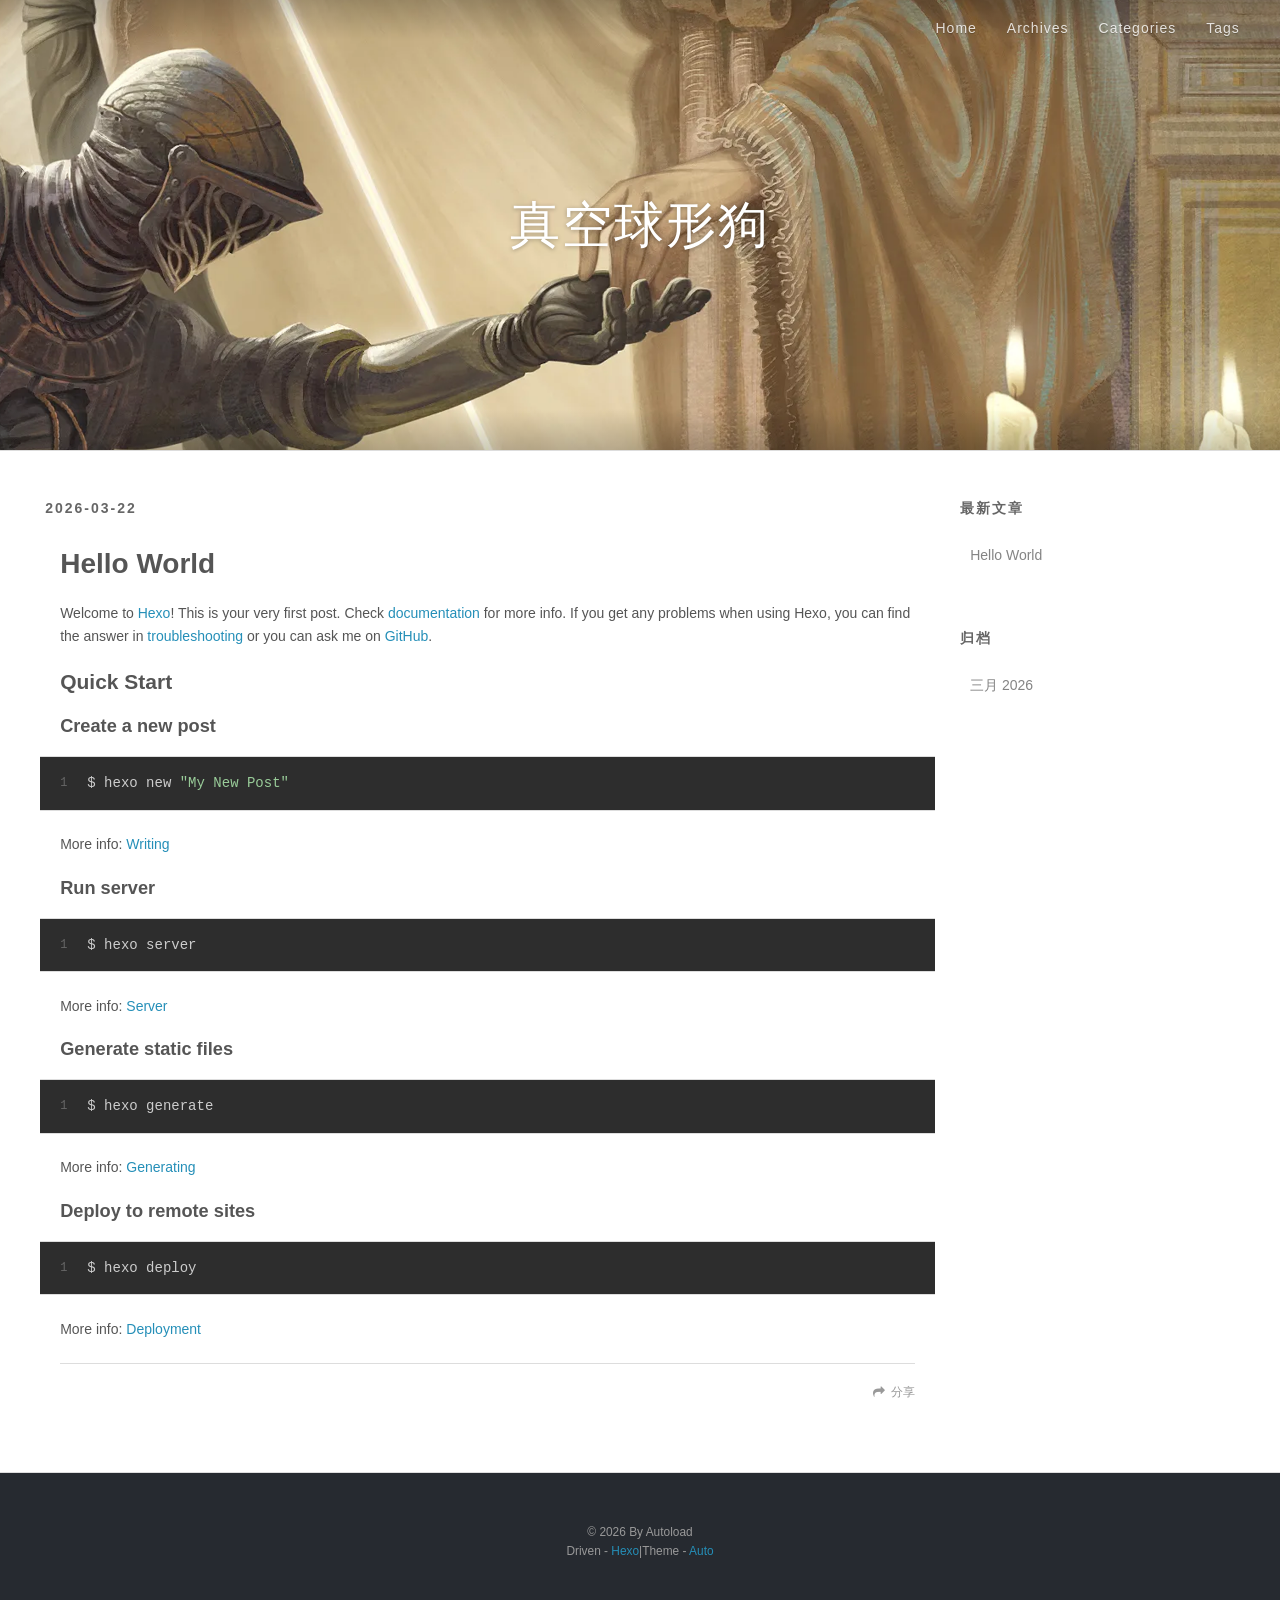
==== index.html @ f60e9d93 "Site updated: 2026-03-22 16:34:22" ====
<!DOCTYPE html>
<html>
<head>
  <meta charset="utf-8">
  
  <title>真空球形狗</title>
  <meta name="viewport" content="width=device-width, initial-scale=1, shrink-to-fit=no">
  
    <link rel="shortcut icon" href="/favicon.png">
  
  
<link rel="stylesheet" href="/css/style.css">

<meta name="generator" content="Hexo 8.1.1"></head>

<body>
  <div id="container">
    <div id="wrap">
      <header id="header">
  <div id="banner"></div>
  <div id="header-outer" class="outer">
    <div id="header-title" class="inner">
      <h1 id="logo-wrap">
        <a href="/" id="logo">真空球形狗</a>
      </h1>
      
    </div>
    <div id="header-inner" class="inner">
      <nav id="main-nav">
        <a id="main-nav-toggle" class="nav-icon"></a>
        
          <a class="main-nav-link" href="/">Home</a>
        
          <a class="main-nav-link" href="/archives">Archives</a>
        
          <a class="main-nav-link" href="/categories">Categories</a>
        
          <a class="main-nav-link" href="/tags">Tags</a>
        
      </nav>
    </div>
  </div>
</header>

      <div class="outer">
        <section id="main">
  
    <article id="post-hello-world" class="h-entry article article-type-post" itemprop="blogPost" itemscope itemtype="https://schema.org/BlogPosting">
  <div class="article-meta">
    <a href="/2026/03/22/hello-world/" class="article-date">
  <time class="dt-published" datetime="2026-03-22T05:47:43.983Z" itemprop="datePublished">2026-03-22</time>
</a>
    
  </div>
  <div class="article-inner">
    
    
      <header class="article-header">
        
  
    <h1 itemprop="name">
      <a class="p-name article-title" href="/2026/03/22/hello-world/">Hello World</a>
    </h1>
  

      </header>
    
    <div class="e-content article-entry" itemprop="articleBody">
      
        <p>Welcome to <a target="_blank" rel="noopener" href="https://hexo.io/">Hexo</a>! This is your very first post. Check <a target="_blank" rel="noopener" href="https://hexo.io/docs/">documentation</a> for more info. If you get any problems when using Hexo, you can find the answer in <a target="_blank" rel="noopener" href="https://hexo.io/docs/troubleshooting.html">troubleshooting</a> or you can ask me on <a target="_blank" rel="noopener" href="https://github.com/hexojs/hexo/issues">GitHub</a>.</p>
<h2 id="Quick-Start"><a href="#Quick-Start" class="headerlink" title="Quick Start"></a>Quick Start</h2><h3 id="Create-a-new-post"><a href="#Create-a-new-post" class="headerlink" title="Create a new post"></a>Create a new post</h3><figure class="highlight bash"><table><tr><td class="gutter"><pre><span class="line">1</span><br></pre></td><td class="code"><pre><span class="line">$ hexo new <span class="string">&quot;My New Post&quot;</span></span><br></pre></td></tr></table></figure>

<p>More info: <a target="_blank" rel="noopener" href="https://hexo.io/docs/writing.html">Writing</a></p>
<h3 id="Run-server"><a href="#Run-server" class="headerlink" title="Run server"></a>Run server</h3><figure class="highlight bash"><table><tr><td class="gutter"><pre><span class="line">1</span><br></pre></td><td class="code"><pre><span class="line">$ hexo server</span><br></pre></td></tr></table></figure>

<p>More info: <a target="_blank" rel="noopener" href="https://hexo.io/docs/server.html">Server</a></p>
<h3 id="Generate-static-files"><a href="#Generate-static-files" class="headerlink" title="Generate static files"></a>Generate static files</h3><figure class="highlight bash"><table><tr><td class="gutter"><pre><span class="line">1</span><br></pre></td><td class="code"><pre><span class="line">$ hexo generate</span><br></pre></td></tr></table></figure>

<p>More info: <a target="_blank" rel="noopener" href="https://hexo.io/docs/generating.html">Generating</a></p>
<h3 id="Deploy-to-remote-sites"><a href="#Deploy-to-remote-sites" class="headerlink" title="Deploy to remote sites"></a>Deploy to remote sites</h3><figure class="highlight bash"><table><tr><td class="gutter"><pre><span class="line">1</span><br></pre></td><td class="code"><pre><span class="line">$ hexo deploy</span><br></pre></td></tr></table></figure>

<p>More info: <a target="_blank" rel="noopener" href="https://hexo.io/docs/one-command-deployment.html">Deployment</a></p>

      
    </div>
    <footer class="article-footer">
      <a data-url="http://example.com/2026/03/22/hello-world/" data-id="cuid12mHnyL8K3Px9-X9pwJ8y" data-title="Hello World" class="article-share-link">分享</a>
      
      
      
    </footer>
  </div>
  
</article>



  

</section>
        <aside id="sidebar">
  
    

  
    
  <div class="widget-wrap">
    <h3 class="widget-title">最新文章</h3>
    <div class="widget">
      <ul>
        
          <li>
            <a href="/2026/03/22/hello-world/">Hello World</a>
          </li>
        
      </ul>
    </div>
  </div>

  
    

  
    
  <div class="widget-wrap">
    <h3 class="widget-title">归档</h3>
    <div class="widget">
      <ul class="archive-list"><li class="archive-list-item"><a class="archive-list-link" href="/archives/2026/03/">三月 2026</a></li></ul>
    </div>
  </div>

  
</aside>
      </div>
      <footer id="footer">
  
  <div class="outer">
    <div id="footer-info" class="inner">
      &copy; 2026 By Autoload<br>
      Driven - <a href="https://hexo.io/" target="_blank">Hexo</a>|Theme - <a href="https://github.com/autoload/hexo-theme-auto" target="_blank">Auto</a>
    </div>
  </div>
</footer>
    </div>
    <nav id="mobile-nav">
  
    <a href="/" class="mobile-nav-link">Home</a>
  
    <a href="/archives" class="mobile-nav-link">Archives</a>
  
    <a href="/categories" class="mobile-nav-link">Categories</a>
  
    <a href="/tags" class="mobile-nav-link">Tags</a>
  
</nav>
    


<script src="/js/jquery-3.4.1.min.js"></script>


<script src="/js/script.js"></script>




  </div>
</body>
</html>
---- css/style.css ----
body {
  width: 100%;
}
body:before,
body:after {
  content: "";
  display: table;
}
body:after {
  clear: both;
}
html,
body,
div,
span,
applet,
object,
iframe,
h1,
h2,
h3,
h4,
h5,
h6,
p,
blockquote,
pre,
a,
abbr,
acronym,
address,
big,
cite,
code,
del,
dfn,
em,
img,
ins,
kbd,
q,
s,
samp,
small,
strike,
strong,
sub,
sup,
tt,
var,
dl,
dt,
dd,
ol,
ul,
li,
fieldset,
form,
label,
legend,
table,
caption,
tbody,
tfoot,
thead,
tr,
th,
td {
  margin: 0;
  padding: 0;
  border: 0;
  outline: 0;
  font-weight: inherit;
  font-style: inherit;
  font-family: inherit;
  font-size: 100%;
  vertical-align: baseline;
}
body {
  line-height: 1;
  color: #000;
  background: #fff;
}
ol,
ul {
  list-style: none;
}
table {
  border-collapse: separate;
  border-spacing: 0;
  vertical-align: middle;
}
caption,
th,
td {
  text-align: left;
  font-weight: normal;
  vertical-align: middle;
}
a img {
  border: none;
}
input,
button {
  margin: 0;
  padding: 0;
}
input::-moz-focus-inner,
button::-moz-focus-inner {
  border: 0;
  padding: 0;
}
@font-face {
  font-family: FontAwesome;
  font-style: normal;
  font-weight: normal;
  src: url("fonts/fontawesome-webfont.eot?v=4.7.0");
  src: url("fonts/fontawesome-webfont.eot?#iefix&v=4.7.0") format("embedded-opentype"), url("fonts/fontawesome-webfont.woff2?v=4.7.0") format("woff2"), url("fonts/fontawesome-webfont.woff?v=4.7.0") format("woff"), url("fonts/fontawesome-webfont.ttf?v=4.7.0") format("truetype"), url("fonts/fontawesome-webfont.svg?v=4.7.0#fontawesomeregular") format("svg");
}
html,
body,
#container {
  height: 100%;
}
body {
  background: #fff;
  font: 14px -apple-system, BlinkMacSystemFont, "Segoe UI", "Roboto", "Oxygen", "Ubuntu", "Cantarell", "Fira Sans", "Droid Sans", "Helvetica Neue", sans-serif;
  -webkit-text-size-adjust: 100%;
}
.outer {
  max-width: 1220px;
  margin: 0 auto;
  padding: 0 20px;
}
.outer:before,
.outer:after {
  content: "";
  display: table;
}
.outer:after {
  clear: both;
}
.inner {
  display: inline;
  float: left;
  width: 98.33333333333333%;
  margin: 0 0.833333333333333%;
}
.left,
.alignleft {
  float: left;
}
.right,
.alignright {
  float: right;
}
.clear {
  clear: both;
}
#container {
  position: relative;
}
.mobile-nav-on {
  overflow: hidden;
}
#wrap {
  height: 100%;
  width: 100%;
  position: absolute;
  top: 0;
  left: 0;
  -webkit-transition: 0.2s ease-out;
  -moz-transition: 0.2s ease-out;
  -ms-transition: 0.2s ease-out;
  transition: 0.2s ease-out;
  z-index: 1;
  background: #fff;
}
.mobile-nav-on #wrap {
  left: -140px;
}
@media screen and (min-width: 768px) {
  #main {
    display: inline;
    float: left;
    width: 73.33333333333333%;
    margin: 0 0.833333333333333%;
  }
}
.article-date,
.article-category-link,
.archive-year,
.widget-title {
  text-decoration: none;
  text-transform: uppercase;
  letter-spacing: 2px;
  color: #666;
  margin-bottom: 1em;
  margin-left: 5px;
  line-height: 1em;
  text-shadow: 0 1px #fff;
  font-weight: bold;
}
.article-inner,
.archive-article-inner {
  background: #fff;
}
.article-entry h1,
.widget h1 {
  font-size: 2em;
}
.article-entry h2,
.widget h2 {
  font-size: 1.5em;
}
.article-entry h3,
.widget h3 {
  font-size: 1.3em;
}
.article-entry h4,
.widget h4 {
  font-size: 1.2em;
}
.article-entry h5,
.widget h5 {
  font-size: 1em;
}
.article-entry h6,
.widget h6 {
  font-size: 1em;
  color: #999;
}
.article-entry hr,
.widget hr {
  border: 1px dashed #ddd;
}
.article-entry strong,
.widget strong {
  font-weight: bold;
}
.article-entry em,
.widget em,
.article-entry cite,
.widget cite {
  font-style: italic;
}
.article-entry sup,
.widget sup,
.article-entry sub,
.widget sub {
  font-size: 0.75em;
  line-height: 0;
  position: relative;
  vertical-align: baseline;
}
.article-entry sup,
.widget sup {
  top: -0.5em;
}
.article-entry sub,
.widget sub {
  bottom: -0.2em;
}
.article-entry small,
.widget small {
  font-size: 0.85em;
}
.article-entry acronym,
.widget acronym,
.article-entry abbr,
.widget abbr {
  border-bottom: 1px dotted;
}
.article-entry ul,
.widget ul,
.article-entry ol,
.widget ol,
.article-entry dl,
.widget dl {
  margin: 0 20px;
  line-height: 1.6em;
}
.article-entry ul ul,
.widget ul ul,
.article-entry ol ul,
.widget ol ul,
.article-entry ul ol,
.widget ul ol,
.article-entry ol ol,
.widget ol ol {
  margin-top: 0;
  margin-bottom: 0;
}
.article-entry ul,
.widget ul {
  list-style: disc;
}
.article-entry ol,
.widget ol {
  list-style: decimal;
}
.article-entry dt,
.widget dt {
  font-weight: bold;
}
#header {
  height: 450px;
  position: relative;
  border-bottom: 1px solid #ddd;
}
#header:before,
#header:after {
  content: "";
  position: absolute;
  left: 0;
  right: 0;
  height: 40px;
}
#header:before {
  top: 0;
  background: -webkit-linear-gradient(rgba(0,0,0,0.2), transparent);
  background: -moz-linear-gradient(rgba(0,0,0,0.2), transparent);
  background: -ms-linear-gradient(rgba(0,0,0,0.2), transparent);
  background: linear-gradient(rgba(0,0,0,0.2), transparent);
}
#header:after {
  bottom: 0;
  background: -webkit-linear-gradient(transparent, rgba(0,0,0,0.2));
  background: -moz-linear-gradient(transparent, rgba(0,0,0,0.2));
  background: -ms-linear-gradient(transparent, rgba(0,0,0,0.2));
  background: linear-gradient(transparent, rgba(0,0,0,0.2));
}
#header-outer {
  height: 100%;
  position: relative;
}
#header-inner {
  position: relative;
  overflow: hidden;
}
#banner {
  position: absolute;
  top: 0;
  left: 0;
  width: 100%;
  height: 100%;
  background: url("images/banner_loredan.png") center #000;
  background-size: cover;
  z-index: -1;
}
#header-title {
  text-align: center;
  height: 50px;
  position: absolute;
  top: 50%;
  left: 0;
  margin-top: -25px;
}
#logo,
#subtitle {
  text-decoration: none;
  color: #fff;
  font-weight: 300;
  text-shadow: 0 1px 4px rgba(0,0,0,0.3);
}
#logo {
  font-size: 50px;
  line-height: 50px;
  letter-spacing: 2px;
}
#subtitle {
  font-size: 16px;
  line-height: 16px;
  letter-spacing: 1px;
}
#subtitle-wrap {
  margin-top: 16px;
}
#main-nav {
  float: right;
  margin-right: -15px;
}
.nav-icon,
.main-nav-link {
  float: left;
  color: #fff;
  opacity: 0.8;
  text-decoration: none;
  text-shadow: 0 1px rgba(0,0,0,0.2);
  -webkit-transition: opacity 0.2s;
  -moz-transition: opacity 0.2s;
  -ms-transition: opacity 0.2s;
  transition: opacity 0.2s;
  display: block;
  padding: 20px 15px;
}
.nav-icon:hover,
.main-nav-link:hover {
  opacity: 1;
}
.nav-icon {
  font-family: FontAwesome;
  text-align: center;
  font-size: 14px;
  width: 14px;
  height: 14px;
  padding: 20px 15px;
  position: relative;
  cursor: pointer;
}
.main-nav-link {
  font-weight: 300;
  letter-spacing: 1px;
}
@media screen and (max-width: 479px) {
  .main-nav-link {
    display: none;
  }
}
#main-nav-toggle {
  display: none;
}
#main-nav-toggle:before {
  content: "\f0c9";
}
@media screen and (max-width: 479px) {
  #main-nav-toggle {
    display: block;
  }
}
#sub-nav {
  float: right;
  margin-right: -15px;
}
#nav-rss-link:before {
  content: "\f09e";
}
#nav-search-btn:before {
  content: "\f002";
}
#search-form-wrap {
  position: absolute;
  top: 15px;
  width: 150px;
  height: 30px;
  right: -150px;
  opacity: 0;
  -webkit-transition: 0.2s ease-out;
  -moz-transition: 0.2s ease-out;
  -ms-transition: 0.2s ease-out;
  transition: 0.2s ease-out;
}
#search-form-wrap.on {
  opacity: 1;
  right: 0;
}
@media screen and (max-width: 479px) {
  #search-form-wrap {
    width: 100%;
    right: -100%;
  }
}
.search-form {
  position: absolute;
  top: 0;
  left: 0;
  right: 0;
  background: #fff;
  padding: 5px 15px;
  border-radius: 15px;
  -webkit-box-shadow: 0 0 10px rgba(0,0,0,0.3);
  box-shadow: 0 0 10px rgba(0,0,0,0.3);
}
.search-form-input {
  border: none;
  background: none;
  color: #555;
  width: 100%;
  font: 13px -apple-system, BlinkMacSystemFont, "Segoe UI", "Roboto", "Oxygen", "Ubuntu", "Cantarell", "Fira Sans", "Droid Sans", "Helvetica Neue", sans-serif;
  outline: none;
}
.search-form-input::-webkit-search-results-decoration,
.search-form-input::-webkit-search-cancel-button {
  -webkit-appearance: none;
}
.search-form-submit {
  position: absolute;
  top: 50%;
  right: 10px;
  margin-top: -7px;
  font: 13px FontAwesome;
  border: none;
  background: none;
  color: #bbb;
  cursor: pointer;
}
.search-form-submit:hover,
.search-form-submit:focus {
  color: #777;
}
.article {
  margin: 50px 0;
}
.article-inner {
  overflow: hidden;
}
.article-meta:before,
.article-meta:after {
  content: "";
  display: table;
}
.article-meta:after {
  clear: both;
}
.article-date {
  float: left;
}
.article-category {
  float: left;
  line-height: 1em;
  color: #ccc;
  text-shadow: 0 1px #fff;
  margin-left: 8px;
}
.article-category:before {
  content: "\2022";
}
.article-category-link {
  margin: 0 12px 1em;
}
.article-header {
  padding: 20px 20px 0;
}
.article-title {
  text-decoration: none;
  font-size: 2em;
  font-weight: bold;
  color: #555;
  line-height: 1.1em;
  -webkit-transition: color 0.2s;
  -moz-transition: color 0.2s;
  -ms-transition: color 0.2s;
  transition: color 0.2s;
}
a.article-title:hover {
  color: #258fb8;
}
.article-entry {
  color: #555;
  padding: 0 20px;
}
.article-entry:before,
.article-entry:after {
  content: "";
  display: table;
}
.article-entry:after {
  clear: both;
}
.article-entry p,
.article-entry table {
  line-height: 1.6em;
  margin: 1.6em 0;
}
.article-entry h1,
.article-entry h2,
.article-entry h3,
.article-entry h4,
.article-entry h5,
.article-entry h6 {
  font-weight: bold;
}
.article-entry h1,
.article-entry h2,
.article-entry h3,
.article-entry h4,
.article-entry h5,
.article-entry h6 {
  line-height: 1.1em;
  margin: 1.1em 0;
}
.article-entry a {
  color: #258fb8;
  text-decoration: none;
}
.article-entry a:hover {
  text-decoration: underline;
}
.article-entry ul,
.article-entry ol,
.article-entry dl {
  margin-top: 1.6em;
  margin-bottom: 1.6em;
}
.article-entry video {
  max-width: 100%;
  height: auto;
  display: block;
  margin: auto;
}
.article-entry iframe {
  border: none;
}
.article-entry table {
  width: 100%;
  border-collapse: collapse;
  border-spacing: 0;
}
.article-entry th {
  font-weight: bold;
  border-bottom: 3px solid #ddd;
  padding-bottom: 0.5em;
}
.article-entry td {
  border-bottom: 1px solid #ddd;
  padding: 10px 0;
}
.article-entry blockquote {
  font-family: Georgia, "Times New Roman", serif;
  font-size: 1.4em;
  margin: 1.6em 20px;
  text-align: center;
}
.article-entry blockquote footer {
  font-size: 14px;
  margin: 1.6em 0;
  font-family: -apple-system, BlinkMacSystemFont, "Segoe UI", "Roboto", "Oxygen", "Ubuntu", "Cantarell", "Fira Sans", "Droid Sans", "Helvetica Neue", sans-serif;
}
.article-entry blockquote footer cite:before {
  content: "—";
  padding: 0 0.5em;
}
.article-entry .pullquote {
  text-align: left;
  width: 45%;
  margin: 0;
}
.article-entry .pullquote.left {
  margin-left: 0.5em;
  margin-right: 1em;
}
.article-entry .pullquote.right {
  margin-right: 0.5em;
  margin-left: 1em;
}
.article-entry .caption {
  color: #999;
  display: block;
  font-size: 0.9em;
  margin-top: 0.5em;
  position: relative;
  text-align: center;
}
.article-entry .video-container {
  position: relative;
  padding-top: 56.25%;
  height: 0;
  overflow: hidden;
}
.article-entry .video-container iframe,
.article-entry .video-container object,
.article-entry .video-container embed {
  position: absolute;
  top: 0;
  left: 0;
  width: 100%;
  height: 100%;
  margin-top: 0;
}
.article-more-link a {
  display: inline-block;
  line-height: 1em;
  padding: 6px 15px;
  border-radius: 15px;
  background: #fff;
  color: #999;
  text-shadow: 0 1px #fff;
  text-decoration: none;
}
.article-more-link a:hover {
  background: #258fb8;
  color: #fff;
  text-decoration: none;
  text-shadow: 0 1px #1e7293;
}
.article-footer {
  font-size: 0.85em;
  line-height: 1.6em;
  border-top: 1px solid #ddd;
  padding-top: 1.6em;
  margin: 0 20px 20px;
}
.article-footer:before,
.article-footer:after {
  content: "";
  display: table;
}
.article-footer:after {
  clear: both;
}
.article-footer a {
  color: #999;
  text-decoration: none;
}
.article-footer a:hover {
  color: #555;
}
.article-tag-list-item {
  float: left;
  margin-right: 10px;
}
.article-tag-list-link:before {
  content: "#";
}
.article-comment-link {
  float: right;
}
.article-comment-link:before {
  content: "\f075";
  font-family: FontAwesome;
  padding-right: 8px;
}
.article-share-link {
  cursor: pointer;
  float: right;
  margin-left: 20px;
}
.article-share-link:before {
  content: "\f064";
  font-family: FontAwesome;
  padding-right: 6px;
}
#article-nav {
  position: relative;
}
#article-nav:before,
#article-nav:after {
  content: "";
  display: table;
}
#article-nav:after {
  clear: both;
}
@media screen and (min-width: 768px) {
  #article-nav {
    margin: 50px 0;
  }
  #article-nav:before {
    width: 8px;
    height: 8px;
    position: absolute;
    top: 50%;
    left: 50%;
    margin-top: -4px;
    margin-left: -4px;
    content: "";
    border-radius: 50%;
    background: #ddd;
    -webkit-box-shadow: 0 1px 2px #fff;
    box-shadow: 0 1px 2px #fff;
  }
}
.article-nav-link-wrap {
  text-decoration: none;
  text-shadow: 0 1px #fff;
  color: #999;
  -webkit-box-sizing: border-box;
  -moz-box-sizing: border-box;
  box-sizing: border-box;
  margin-top: 50px;
  text-align: center;
  display: block;
}
.article-nav-link-wrap:hover {
  color: #555;
}
@media screen and (min-width: 768px) {
  .article-nav-link-wrap {
    width: 50%;
    margin-top: 0;
  }
}
@media screen and (min-width: 768px) {
  #article-nav-newer {
    float: left;
    text-align: right;
    padding-right: 20px;
  }
}
@media screen and (min-width: 768px) {
  #article-nav-older {
    float: right;
    text-align: left;
    padding-left: 20px;
  }
}
.article-nav-caption {
  text-transform: uppercase;
  letter-spacing: 2px;
  color: #ddd;
  line-height: 1em;
  font-weight: bold;
}
#article-nav-newer .article-nav-caption {
  margin-right: -2px;
}
.article-nav-title {
  font-size: 0.85em;
  line-height: 1.6em;
  margin-top: 0.5em;
}
.article-share-box {
  position: absolute;
  display: none;
  background: #fff;
  -webkit-box-shadow: 1px 2px 10px rgba(0,0,0,0.2);
  box-shadow: 1px 2px 10px rgba(0,0,0,0.2);
  border-radius: 3px;
  margin-left: -145px;
  overflow: hidden;
  z-index: 1;
}
.article-share-box.on {
  display: block;
}
.article-share-input {
  width: 100%;
  background: none;
  -webkit-box-sizing: border-box;
  -moz-box-sizing: border-box;
  box-sizing: border-box;
  font: 14px -apple-system, BlinkMacSystemFont, "Segoe UI", "Roboto", "Oxygen", "Ubuntu", "Cantarell", "Fira Sans", "Droid Sans", "Helvetica Neue", sans-serif;
  padding: 0 15px;
  color: #555;
  outline: none;
  border: 1px solid #ddd;
  border-radius: 3px 3px 0 0;
  height: 36px;
  line-height: 36px;
}
.article-share-links {
  background: #fff;
}
.article-share-links:before,
.article-share-links:after {
  content: "";
  display: table;
}
.article-share-links:after {
  clear: both;
}
.article-share-twitter,
.article-share-facebook,
.article-share-pinterest,
.article-share-linkedin {
  width: 50px;
  height: 36px;
  display: block;
  float: left;
  position: relative;
  color: #999;
  text-shadow: 0 1px #fff;
}
.article-share-twitter:before,
.article-share-facebook:before,
.article-share-pinterest:before,
.article-share-linkedin:before {
  font-size: 20px;
  font-family: FontAwesome;
  width: 20px;
  height: 20px;
  position: absolute;
  top: 50%;
  left: 50%;
  margin-top: -10px;
  margin-left: -10px;
  text-align: center;
}
.article-share-twitter:hover,
.article-share-facebook:hover,
.article-share-pinterest:hover,
.article-share-linkedin:hover {
  color: #fff;
}
.article-share-twitter:before {
  content: "\f099";
}
.article-share-twitter:hover {
  background: #00aced;
  text-shadow: 0 1px #008abe;
}
.article-share-facebook:before {
  content: "\f09a";
}
.article-share-facebook:hover {
  background: #3b5998;
  text-shadow: 0 1px #2f477a;
}
.article-share-pinterest:before {
  content: "\f0d2";
}
.article-share-pinterest:hover {
  background: #cb2027;
  text-shadow: 0 1px #a21a1f;
}
.article-share-linkedin:before {
  content: "\f0e1";
}
.article-share-linkedin:hover {
  background: #0077b5;
  text-shadow: 0 1px #005f91;
}
.article-gallery {
  background: #000;
  position: relative;
}
.article-gallery-photos {
  position: relative;
  overflow: hidden;
}
.article-gallery-img {
  display: none;
  max-width: 100%;
}
.article-gallery-img:first-child {
  display: block;
}
.article-gallery-img.loaded {
  position: absolute;
  display: block;
}
.article-gallery-img img {
  display: block;
  max-width: 100%;
  margin: 0 auto;
}
#comments {
  background: #fff;
  -webkit-box-shadow: 1px 2px 3px #ddd;
  box-shadow: 1px 2px 3px #ddd;
  padding: 20px;
  border: 1px solid #ddd;
  border-radius: 3px;
  margin: 50px 0;
}
#comments a {
  color: #258fb8;
}
.archives-wrap {
  margin: 50px 0;
}
.archives:before,
.archives:after {
  content: "";
  display: table;
}
.archives:after {
  clear: both;
}
.archive-year-wrap {
  margin-bottom: 1em;
}
.archives {
  -webkit-column-gap: 10px;
  -moz-column-gap: 10px;
  column-gap: 10px;
}
@media screen and (min-width: 480px) and (max-width: 767px) {
  .archives {
    -webkit-column-count: 2;
    -moz-column-count: 2;
    column-count: 2;
  }
}
@media screen and (min-width: 768px) {
  .archives {
    -webkit-column-count: 3;
    -moz-column-count: 3;
    column-count: 3;
  }
}
.archive-article {
  -webkit-column-break-inside: avoid;
  page-break-inside: avoid;
  overflow: hidden;
  break-inside: avoid-column;
}
.archive-article-inner {
  padding: 10px;
  margin-bottom: 15px;
}
.archive-article-title {
  text-decoration: none;
  font-weight: bold;
  color: #555;
  -webkit-transition: color 0.2s;
  -moz-transition: color 0.2s;
  -ms-transition: color 0.2s;
  transition: color 0.2s;
  line-height: 1.6em;
}
.archive-article-title:hover {
  color: #258fb8;
}
.archive-article-footer {
  margin-top: 1em;
}
.archive-article-date {
  color: #999;
  text-decoration: none;
  font-size: 0.85em;
  line-height: 1em;
  margin-bottom: 0.5em;
  display: block;
}
#page-nav {
  margin: 50px auto;
  background: #fff;
  -webkit-box-shadow: 1px 2px 3px #ddd;
  box-shadow: 1px 2px 3px #ddd;
  border: 1px solid #ddd;
  border-radius: 3px;
  text-align: center;
  color: #999;
  overflow: hidden;
}
#page-nav:before,
#page-nav:after {
  content: "";
  display: table;
}
#page-nav:after {
  clear: both;
}
#page-nav a,
#page-nav span {
  padding: 10px 20px;
  line-height: 1;
  height: 2ex;
}
#page-nav a {
  color: #999;
  text-decoration: none;
}
#page-nav a:hover {
  background: #999;
  color: #fff;
}
#page-nav .prev {
  float: left;
}
#page-nav .next {
  float: right;
}
#page-nav .page-number {
  display: inline-block;
}
@media screen and (max-width: 479px) {
  #page-nav .page-number {
    display: none;
  }
}
#page-nav .current {
  color: #555;
  font-weight: bold;
}
#page-nav .space {
  color: #ddd;
}
#footer {
  background: #262a30;
  padding: 50px 0;
  border-top: 1px solid #ddd;
  color: #999;
}
#footer a {
  color: #258fb8;
  text-decoration: none;
}
#footer a:hover {
  text-decoration: underline;
}
#footer-info {
  line-height: 1.6em;
  font-size: 0.85em;
  text-align: center;
}
.article-entry pre,
.article-entry .highlight {
  background: #2d2d2d;
  margin: 0 -20px;
  padding: 15px 20px;
  border-style: solid;
  border-color: #ddd;
  border-width: 1px 0;
  overflow: auto;
  color: #ccc;
  line-height: 22.400000000000002px;
}
.article-entry .highlight .gutter pre,
.article-entry .gist .gist-file .gist-data .line-numbers {
  color: #666;
  font-size: 0.85em;
}
.article-entry pre,
.article-entry code {
  font-family: "Source Code Pro", Consolas, Monaco, Menlo, Consolas, monospace;
}
.article-entry code {
  background: #fff;
  text-shadow: 0 1px #fff;
  padding: 0 0.3em;
}
.article-entry pre code {
  background: none;
  text-shadow: none;
  padding: 0;
}
.article-entry .highlight pre {
  border: none;
  margin: 0;
  padding: 0;
}
.article-entry .highlight table {
  margin: 0;
  width: auto;
}
.article-entry .highlight td {
  border: none;
  padding: 0;
}
.article-entry .highlight figcaption {
  font-size: 0.85em;
  color: #999;
  line-height: 1em;
  margin-bottom: 1em;
}
.article-entry .highlight figcaption:before,
.article-entry .highlight figcaption:after {
  content: "";
  display: table;
}
.article-entry .highlight figcaption:after {
  clear: both;
}
.article-entry .highlight figcaption a {
  float: right;
}
.article-entry .highlight .gutter pre {
  text-align: right;
  padding-right: 20px;
}
.article-entry .highlight .line {
  height: 22.400000000000002px;
}
.article-entry .highlight .line.marked {
  background: #515151;
}
.article-entry .gist {
  margin: 0 -20px;
  border-style: solid;
  border-color: #ddd;
  border-width: 1px 0;
  background: #2d2d2d;
  padding: 15px 20px 15px 0;
}
.article-entry .gist .gist-file {
  border: none;
  font-family: "Source Code Pro", Consolas, Monaco, Menlo, Consolas, monospace;
  margin: 0;
}
.article-entry .gist .gist-file .gist-data {
  background: none;
  border: none;
}
.article-entry .gist .gist-file .gist-data .line-numbers {
  background: none;
  border: none;
  padding: 0 20px 0 0;
}
.article-entry .gist .gist-file .gist-data .line-data {
  padding: 0 !important;
}
.article-entry .gist .gist-file .highlight {
  margin: 0;
  padding: 0;
  border: none;
}
.article-entry .gist .gist-file .gist-meta {
  background: #2d2d2d;
  color: #999;
  font: 0.85em -apple-system, BlinkMacSystemFont, "Segoe UI", "Roboto", "Oxygen", "Ubuntu", "Cantarell", "Fira Sans", "Droid Sans", "Helvetica Neue", sans-serif;
  text-shadow: 0 0;
  padding: 0;
  margin-top: 1em;
  margin-left: 20px;
}
.article-entry .gist .gist-file .gist-meta a {
  color: #258fb8;
  font-weight: normal;
}
.article-entry .gist .gist-file .gist-meta a:hover {
  text-decoration: underline;
}
pre .comment,
pre .title {
  color: #999;
}
pre .variable,
pre .attribute,
pre .tag,
pre .regexp,
pre .ruby .constant,
pre .xml .tag .title,
pre .xml .pi,
pre .xml .doctype,
pre .html .doctype,
pre .css .id,
pre .css .class,
pre .css .pseudo {
  color: #f2777a;
}
pre .number,
pre .preprocessor,
pre .built_in,
pre .literal,
pre .params,
pre .constant {
  color: #f99157;
}
pre .class,
pre .ruby .class .title,
pre .css .rules .attribute {
  color: #9c9;
}
pre .string,
pre .value,
pre .inheritance,
pre .header,
pre .ruby .symbol,
pre .xml .cdata {
  color: #9c9;
}
pre .css .hexcolor {
  color: #6cc;
}
pre .function,
pre .python .decorator,
pre .python .title,
pre .ruby .function .title,
pre .ruby .title .keyword,
pre .perl .sub,
pre .javascript .title,
pre .coffeescript .title {
  color: #69c;
}
pre .keyword,
pre .javascript .function {
  color: #c9c;
}
@media screen and (max-width: 479px) {
  #mobile-nav {
    float: right;
    top: 0;
    left: 0;
    width: 140px;
    height: 100%;
    background: #191919;
    border-right: 1px solid #fff;
    text-align: left;
  }
}
@media screen and (max-width: 479px) {
  .mobile-nav-link {
    display: block;
    color: #999;
    text-decoration: none;
    padding: 15px 20px;
    font-weight: bold;
  }
  .mobile-nav-link:hover {
    color: #fff;
  }
}
.page-type-title {
  font-weight: bold;
  text-transform: uppercase;
  letter-spacing: 2px;
  color: #555;
  margin-bottom: 20px;
}
.page-type-content {
  overflow: auto;
  zoom: 1;
}
.category-list-link {
  text-decoration: none;
  color: #555;
  -webkit-transition: color 0.2s;
  -moz-transition: color 0.2s;
  -ms-transition: color 0.2s;
  transition: color 0.2s;
  line-height: 1.6em;
}
.category-list-link:hover {
  color: #258fb8;
}
.tag-list {
  overflow: auto;
  zoom: 1;
}
.tag-list-link {
  text-decoration: none;
  color: #555;
  -webkit-transition: color 0.2s;
  -moz-transition: color 0.2s;
  -ms-transition: color 0.2s;
  transition: color 0.2s;
  line-height: 1.6em;
  float: left;
  padding: 1px 10px;
  border: 1px solid #666;
  margin-right: 10px;
  margin-bottom: 5px;
  border-radius: 20px;
}
.tag-list-link:hover {
  color: #258fb8;
}
@media screen and (min-width: 768px) {
  #sidebar {
    display: inline;
    float: left;
    width: 23.333333333333332%;
    margin: 0 0.833333333333333%;
  }
}
.widget-wrap {
  margin: 50px 0 0 0;
}
.widget {
  color: #777;
  padding: 15px;
}
.widget a {
  color: #666;
  opacity: 0.8;
  -webkit-transition: opacity 0.2s;
  -moz-transition: opacity 0.2s;
  -ms-transition: opacity 0.2s;
  transition: opacity 0.2s;
  display: block;
  text-decoration: none;
}
.widget a:hover {
  opacity: 1;
}
.widget ul ul,
.widget ol ul,
.widget dl ul,
.widget ul ol,
.widget ol ol,
.widget dl ol,
.widget ul dl,
.widget ol dl,
.widget dl dl {
  margin-left: 15px;
  list-style: disc;
}
.widget {
  line-height: 1.6em;
  word-wrap: break-word;
  font-size: 1em;
}
.widget ul,
.widget ol {
  list-style: none;
  margin: 0;
}
.widget ul ul,
.widget ol ul,
.widget ul ol,
.widget ol ol {
  margin: 0 20px;
}
.widget ul ul,
.widget ol ul {
  list-style: disc;
}
.widget ul ol,
.widget ol ol {
  list-style: decimal;
}
.category-list-count,
.tag-list-count,
.archive-list-count {
  padding-left: 5px;
  color: #999;
  font-size: 0.85em;
}
.category-list-count:before,
.tag-list-count:before,
.archive-list-count:before {
  content: "(";
}
.category-list-count:after,
.tag-list-count:after,
.archive-list-count:after {
  content: ")";
}
.tagcloud a {
  margin-right: 5px;
  display: inline-block;
}
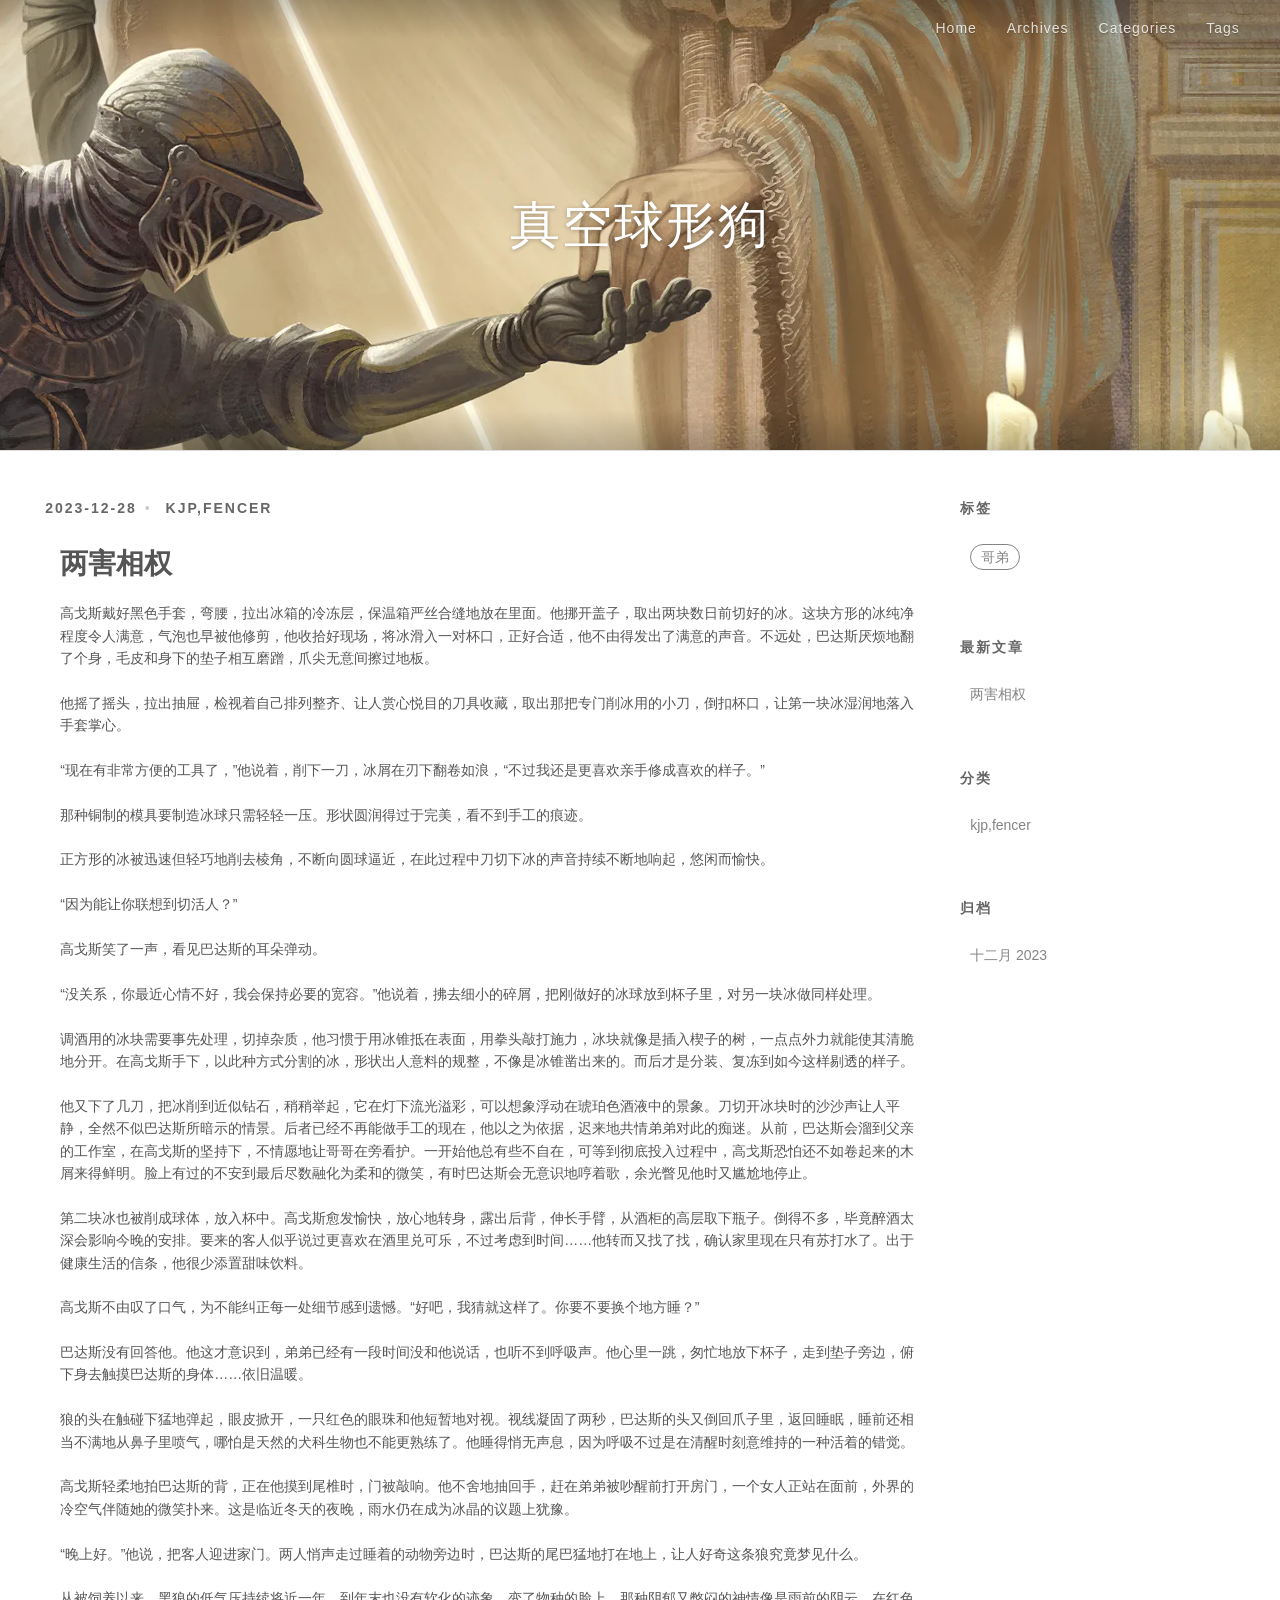
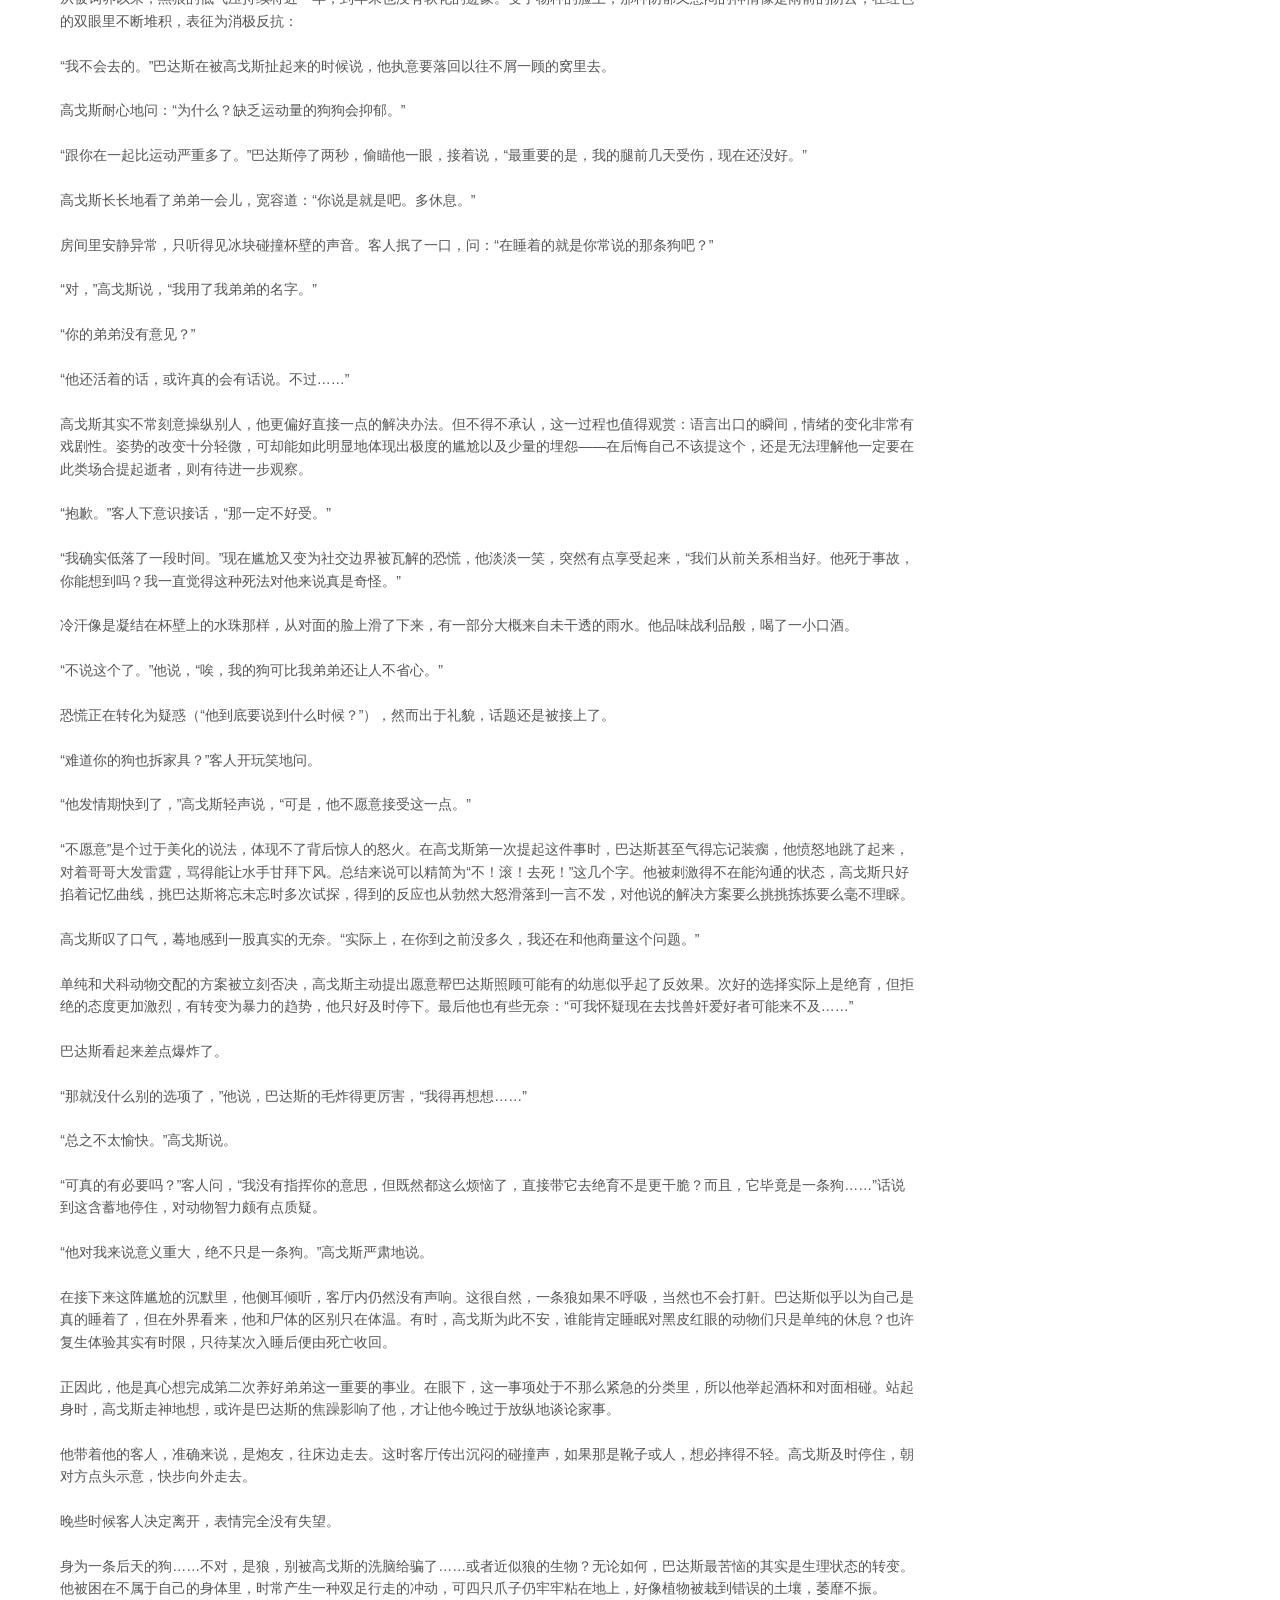
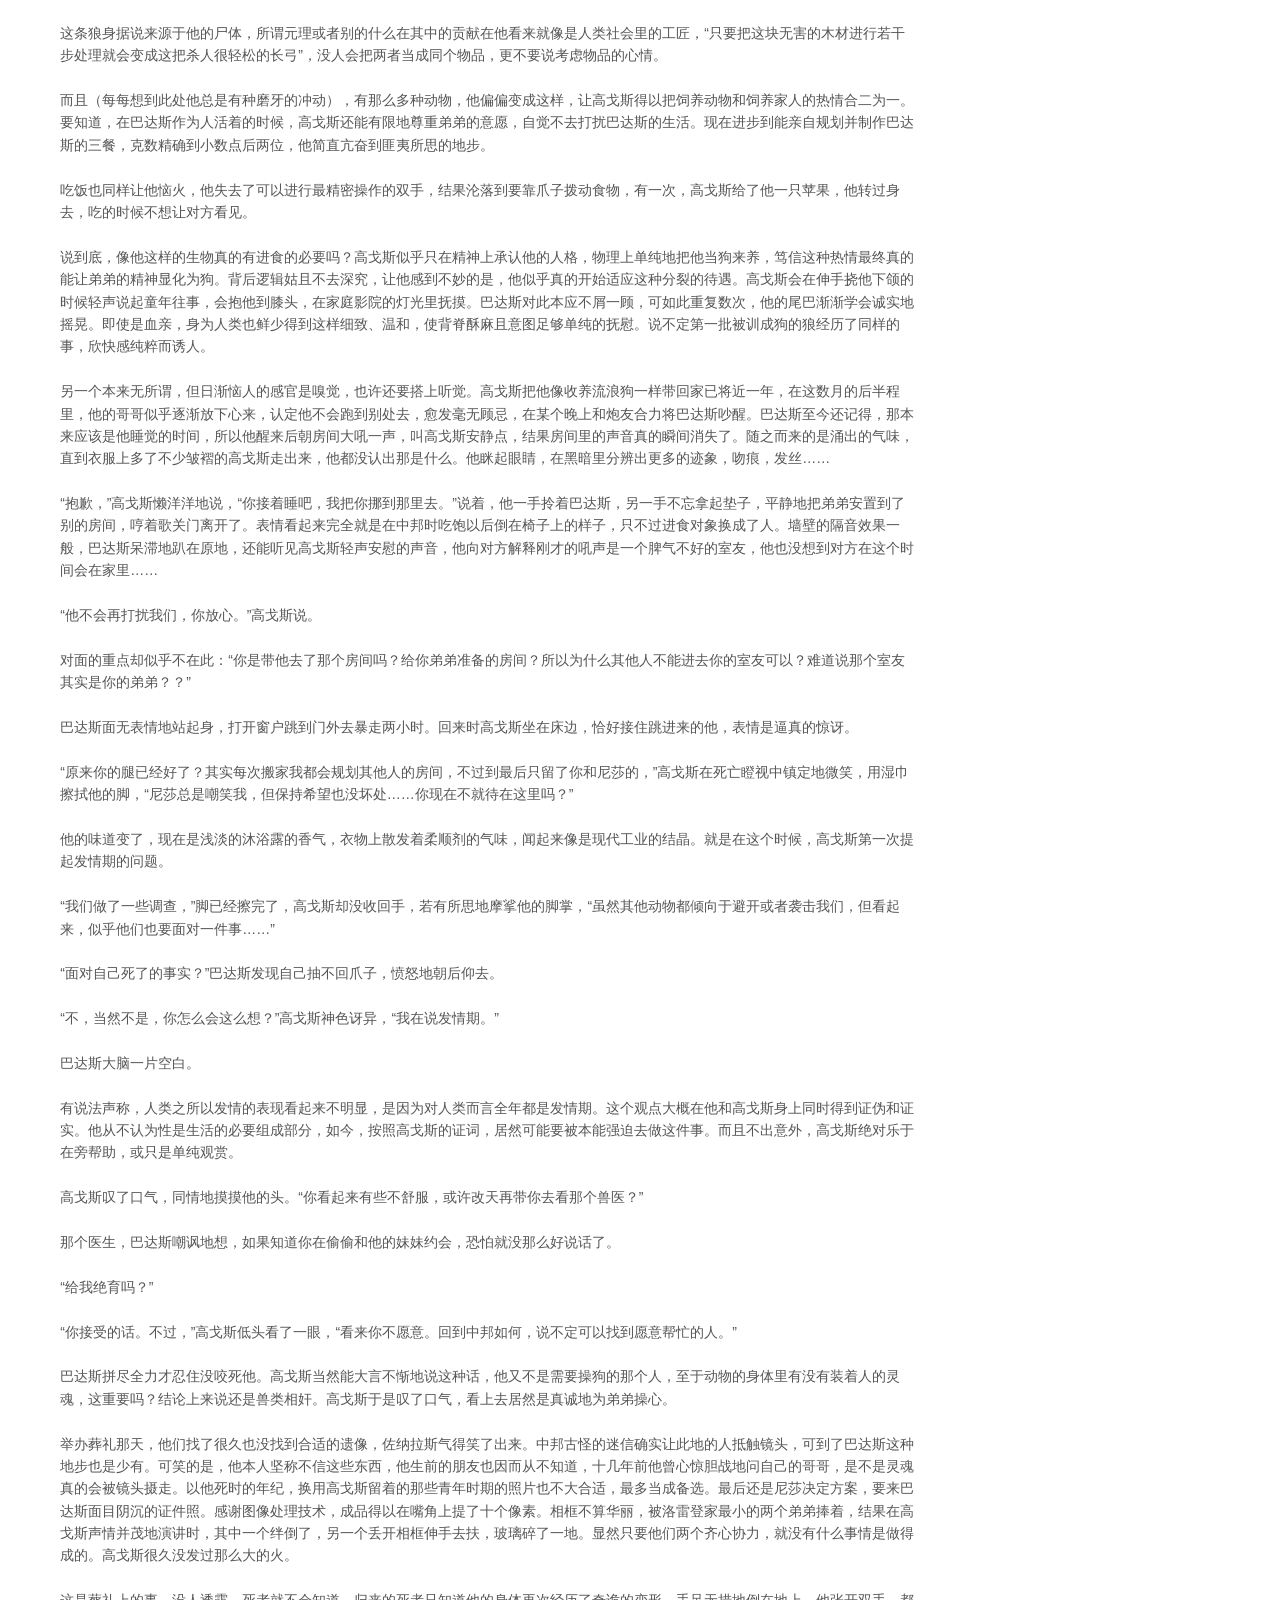
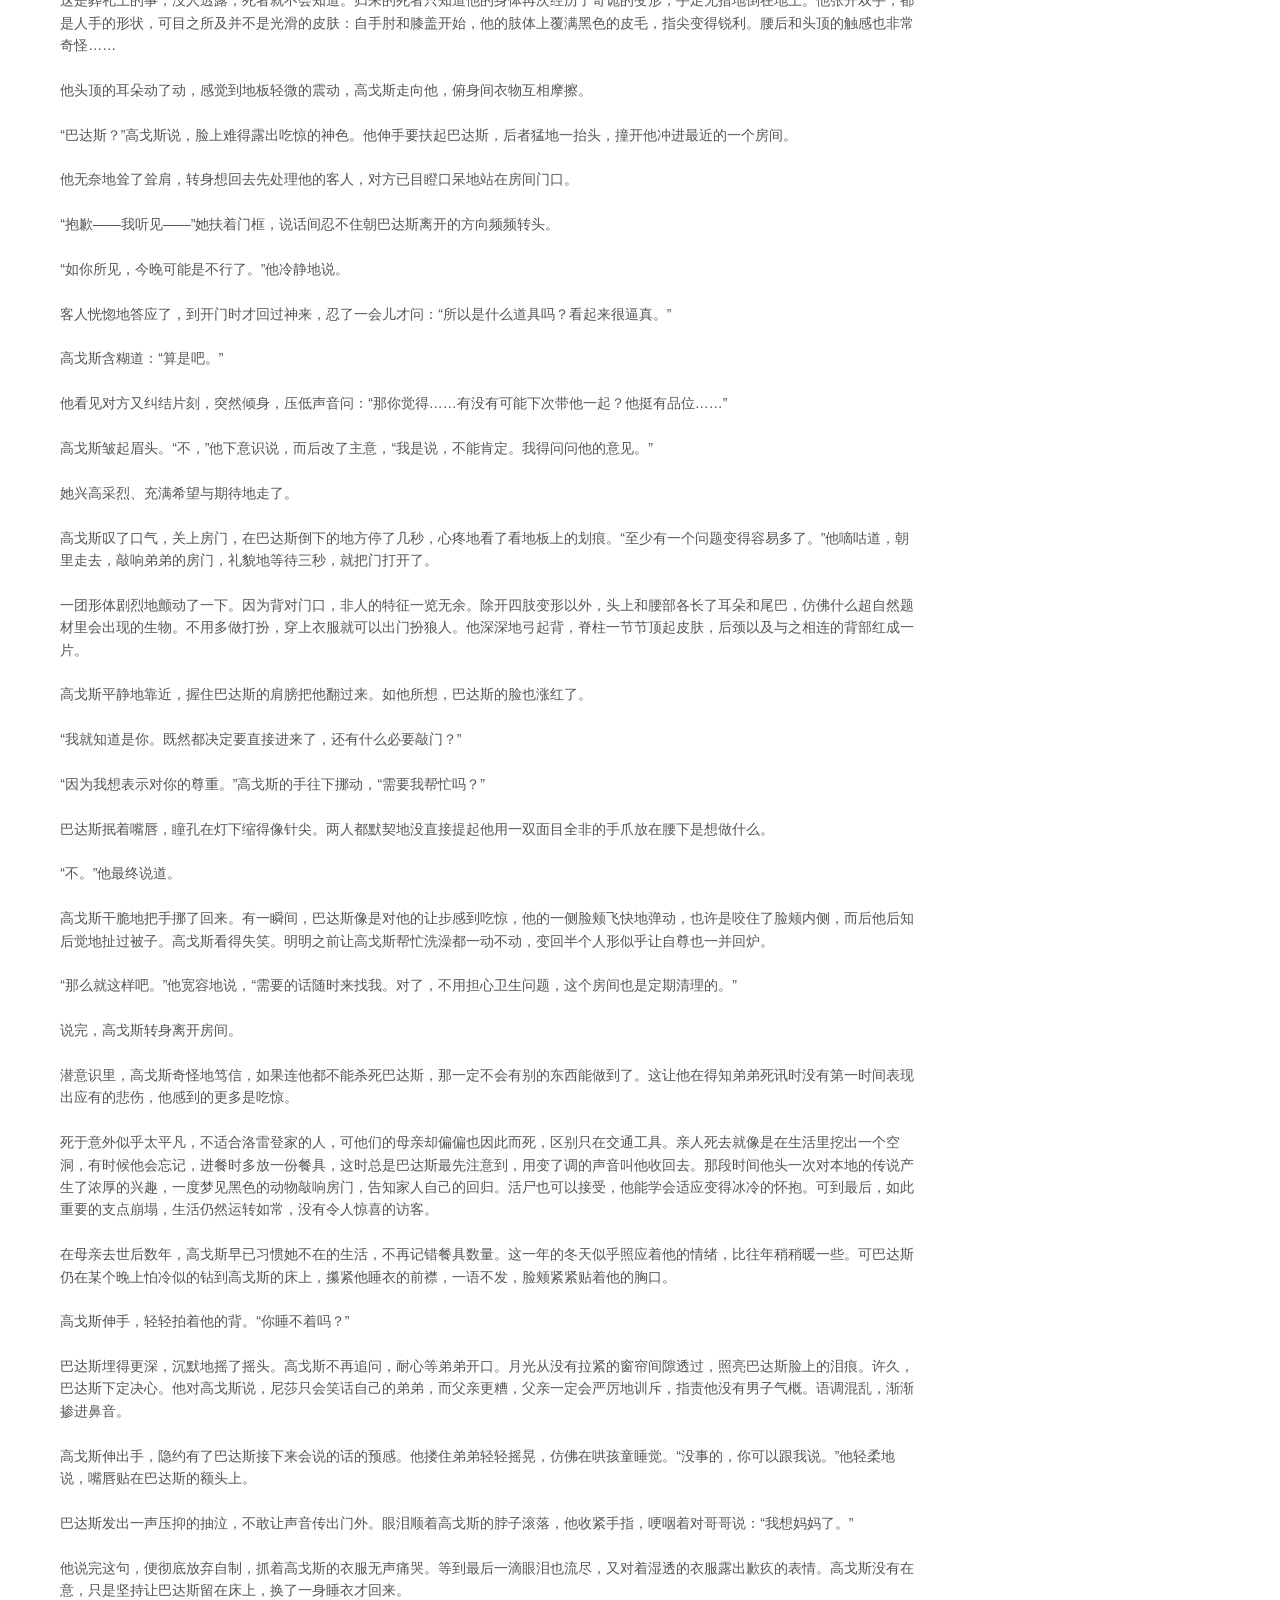
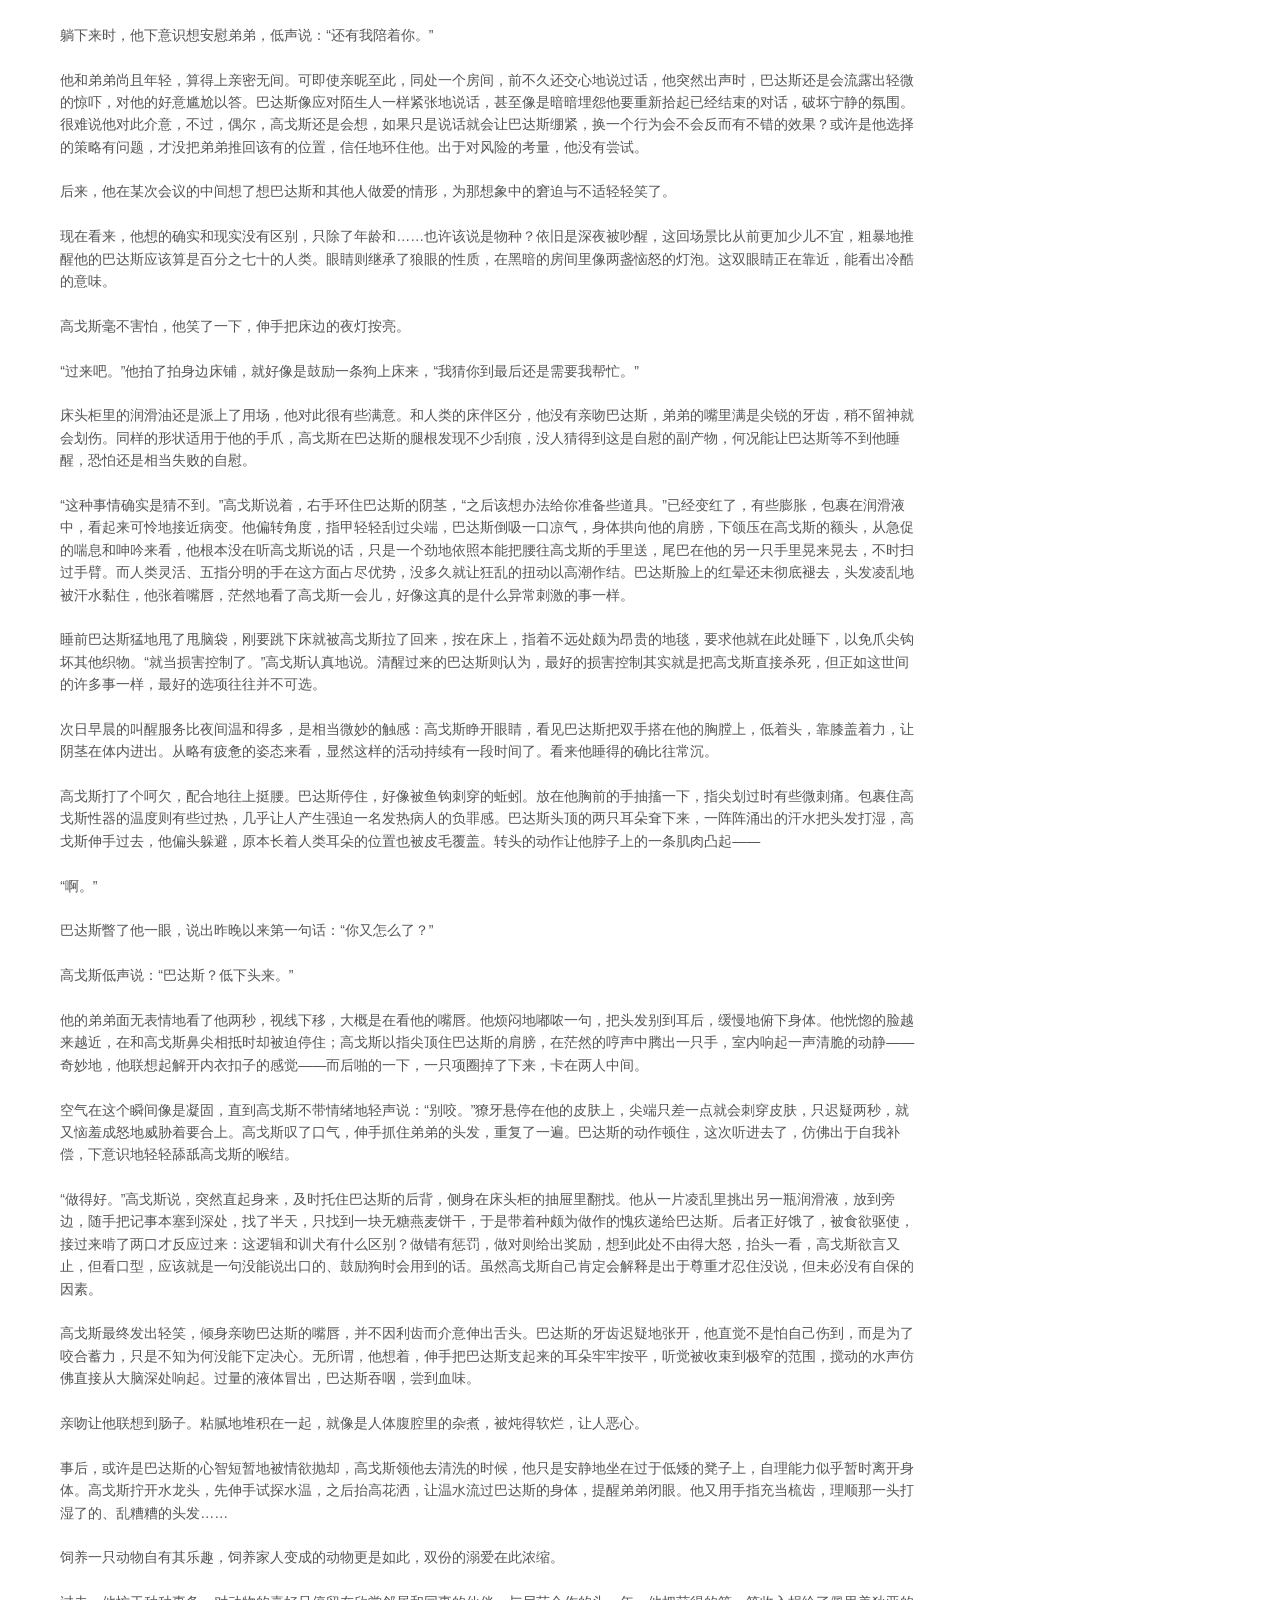
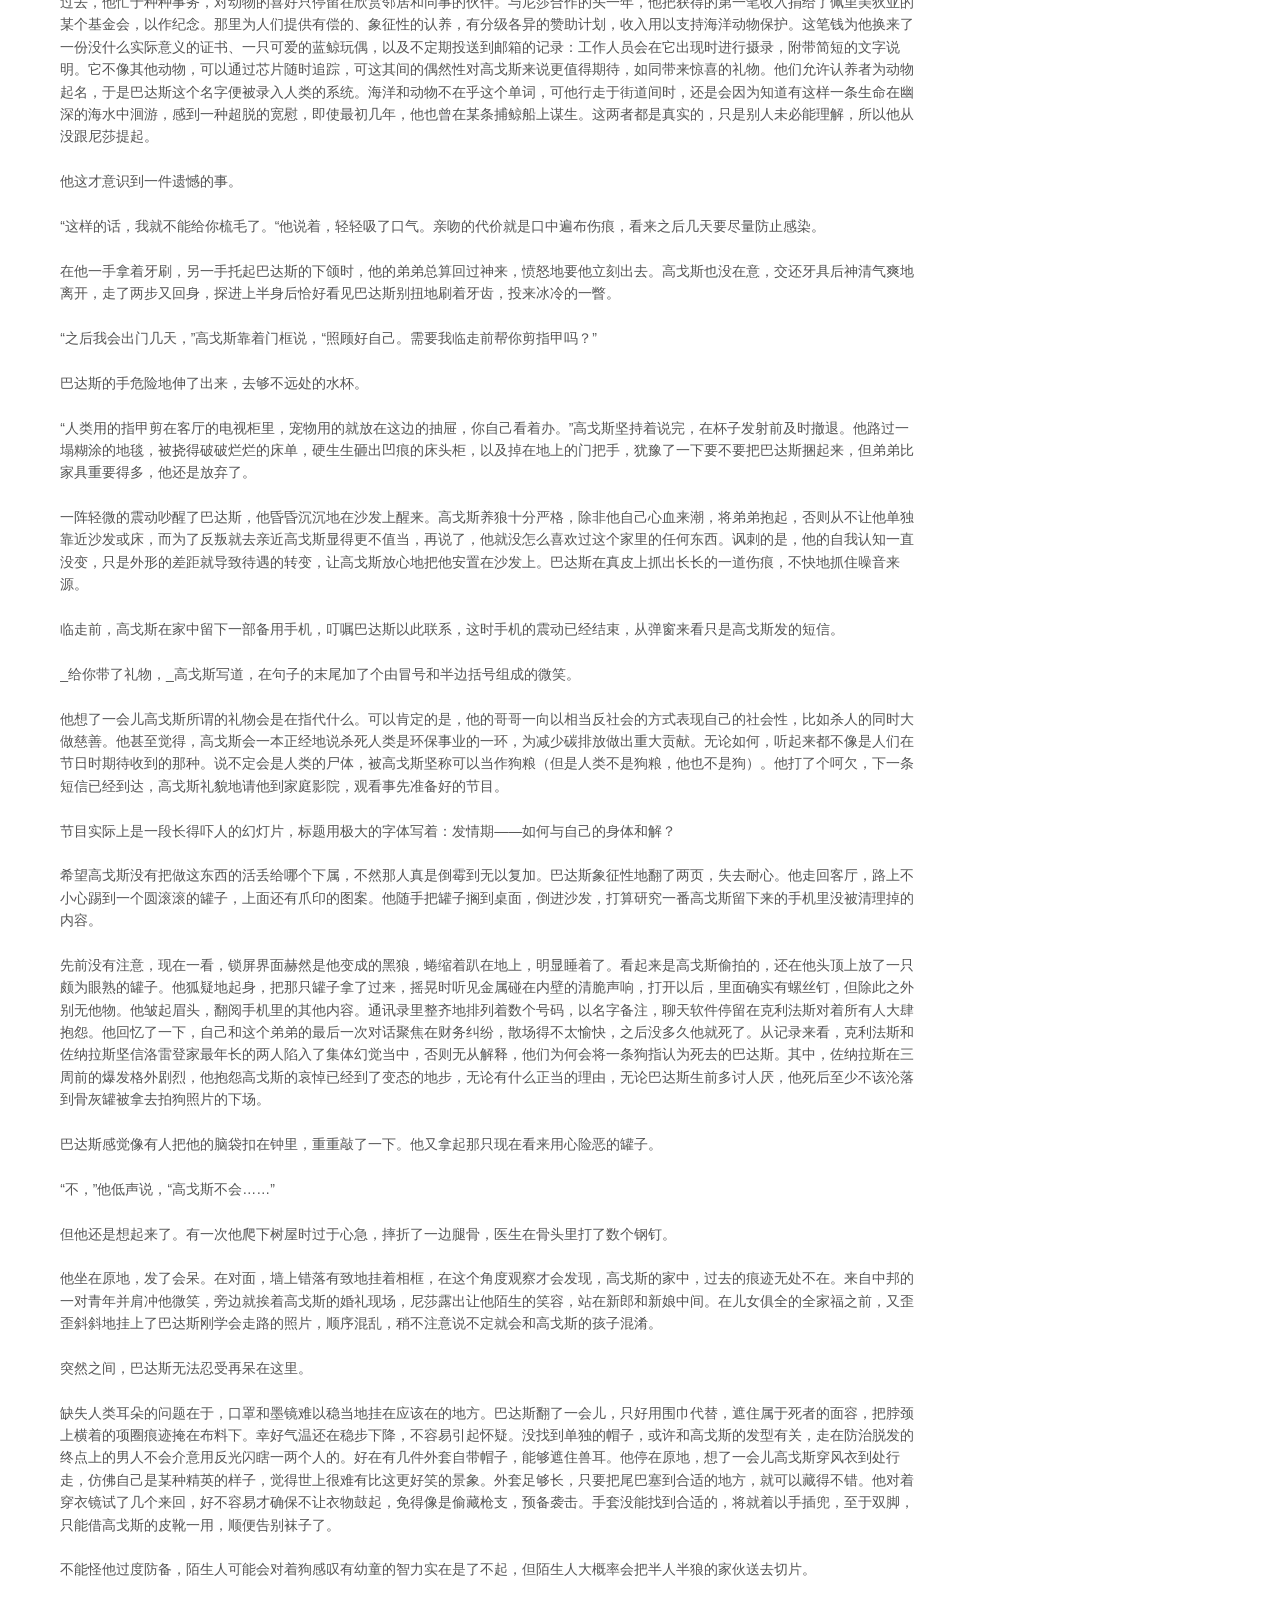
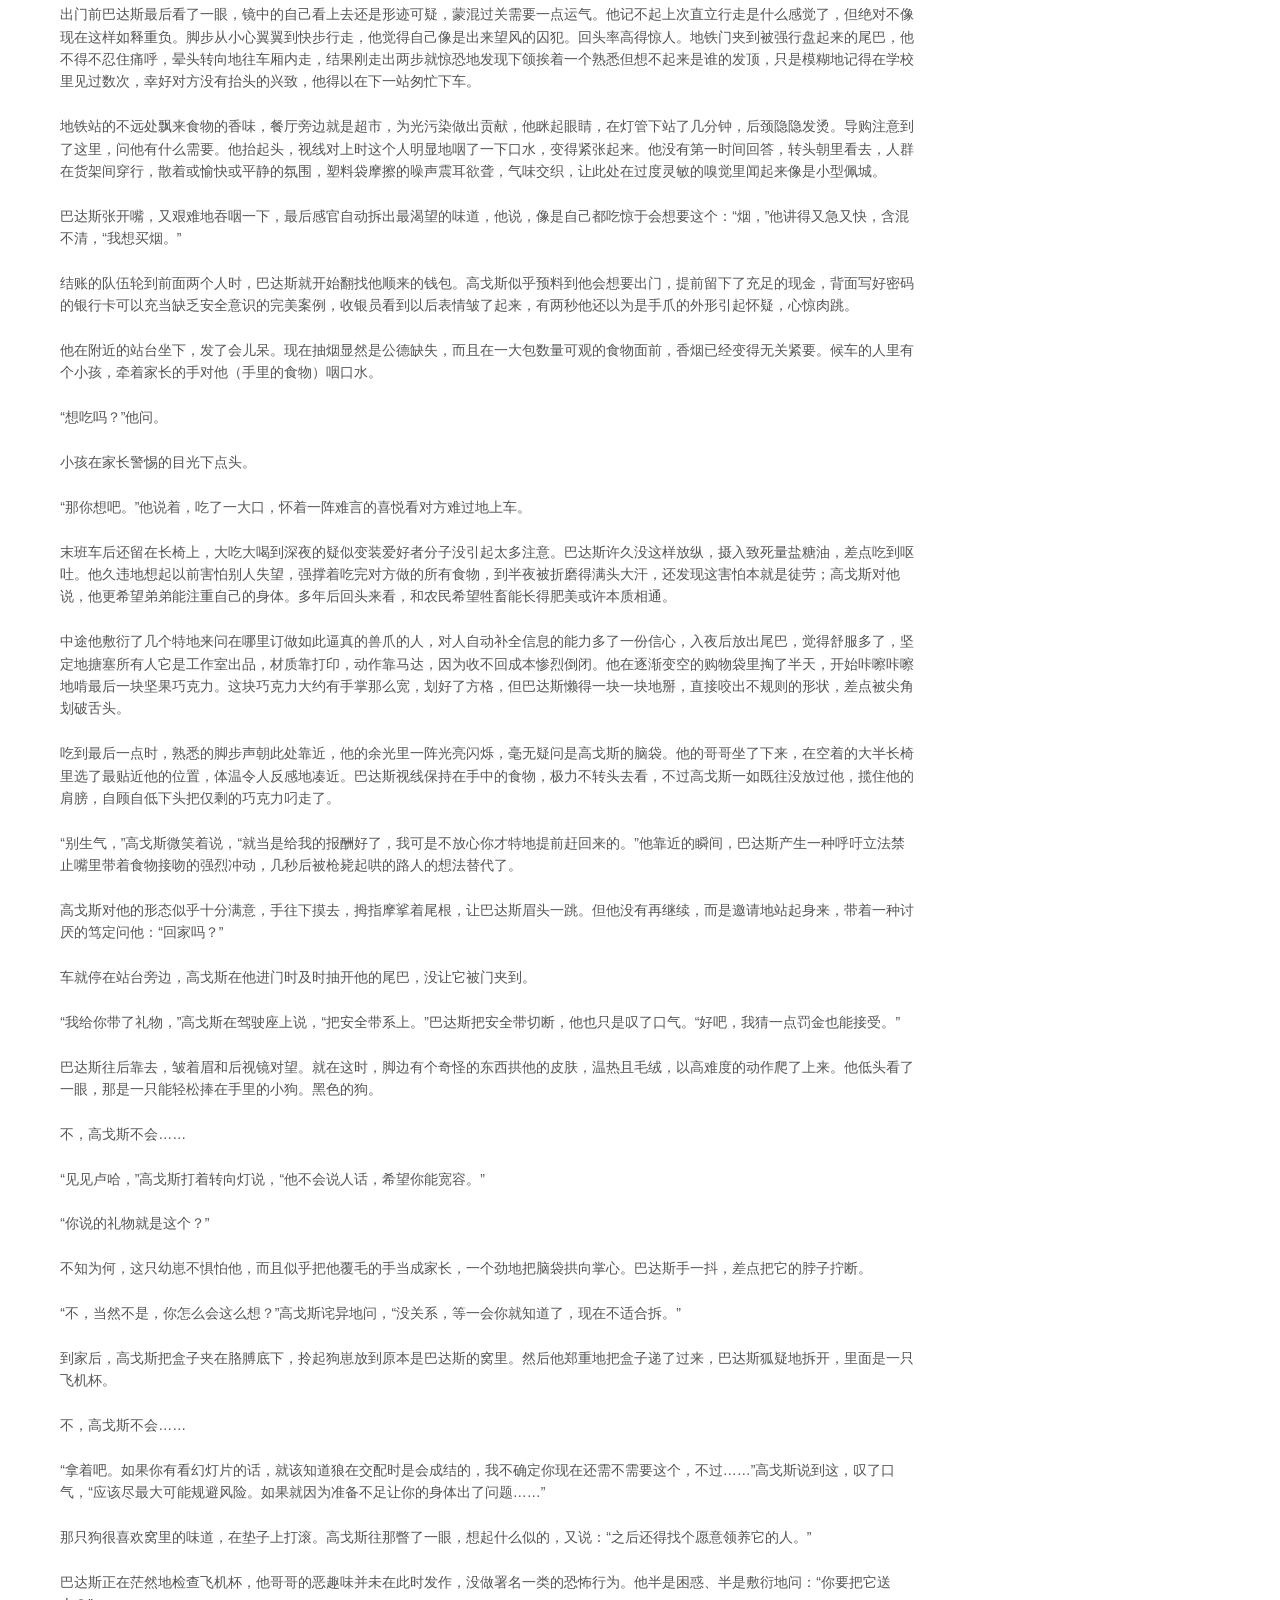
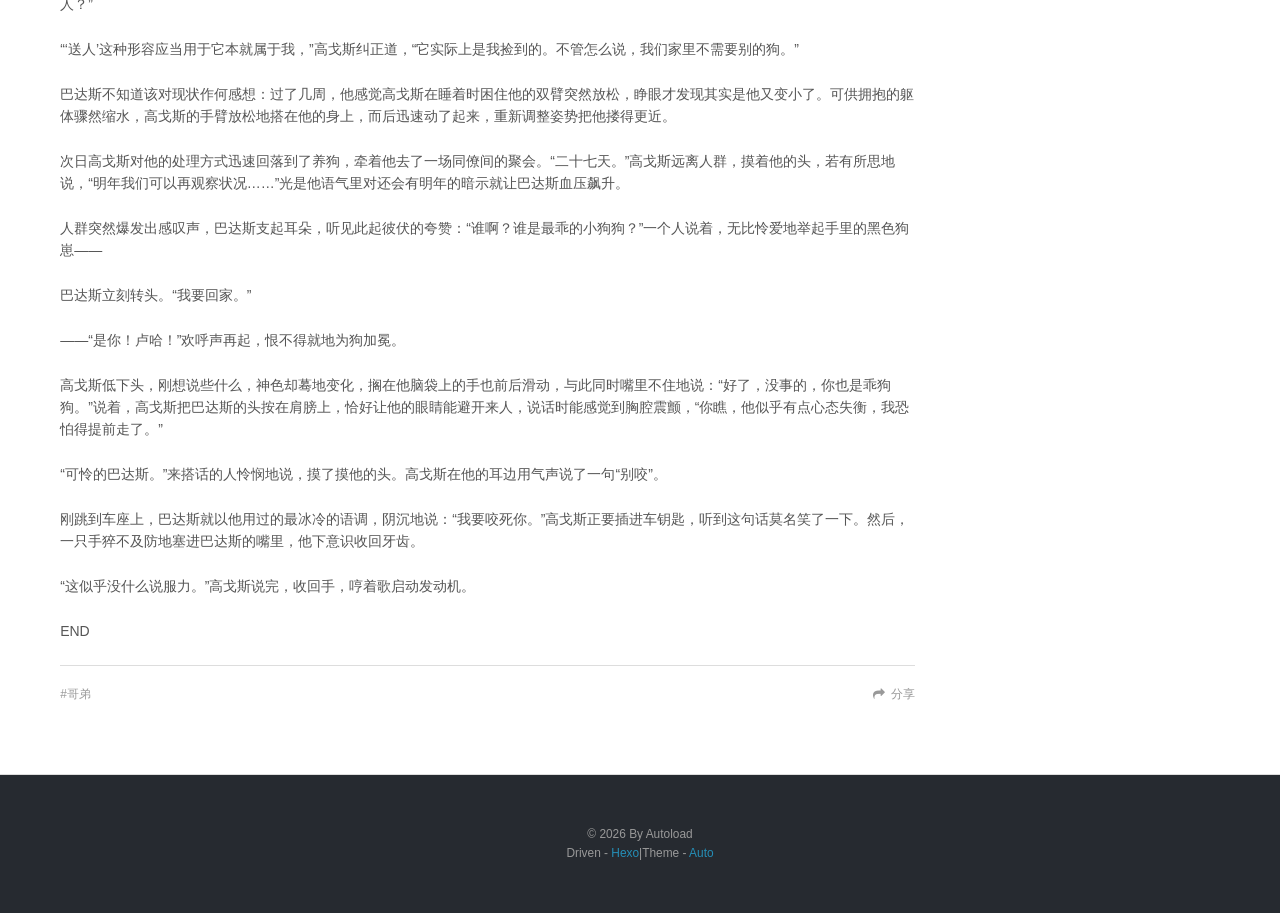
==== commit 0b423882: "Site updated: 2026-03-22 17:18:10" ====
--- a/index.html
+++ b/index.html
@@ -45,12 +45,16 @@
       <div class="outer">
         <section id="main">
   
-    <article id="post-hello-world" class="h-entry article article-type-post" itemprop="blogPost" itemscope itemtype="https://schema.org/BlogPosting">
+    <article id="post-evilforevil" class="h-entry article article-type-post" itemprop="blogPost" itemscope itemtype="https://schema.org/BlogPosting">
   <div class="article-meta">
-    <a href="/2026/03/22/hello-world/" class="article-date">
-  <time class="dt-published" datetime="2026-03-22T05:47:43.983Z" itemprop="datePublished">2026-03-22</time>
+    <a href="/loredan-dogbrother-3" class="article-date">
+  <time class="dt-published" datetime="2023-12-27T15:00:00.000Z" itemprop="datePublished">2023-12-28</time>
 </a>
     
+  <div class="article-category">
+    <a class="article-category-link" href="/categories/kjp-fencer/">kjp,fencer</a>
+  </div>
+
   </div>
   <div class="article-inner">
     
@@ -59,7 +63,7 @@
         
   
     <h1 itemprop="name">
-      <a class="p-name article-title" href="/2026/03/22/hello-world/">Hello World</a>
+      <a class="p-name article-title" href="/loredan-dogbrother-3">两害相权</a>
     </h1>
   
 
@@ -67,27 +71,192 @@
     
     <div class="e-content article-entry" itemprop="articleBody">
       
-        <p>Welcome to <a target="_blank" rel="noopener" href="https://hexo.io/">Hexo</a>! This is your very first post. Check <a target="_blank" rel="noopener" href="https://hexo.io/docs/">documentation</a> for more info. If you get any problems when using Hexo, you can find the answer in <a target="_blank" rel="noopener" href="https://hexo.io/docs/troubleshooting.html">troubleshooting</a> or you can ask me on <a target="_blank" rel="noopener" href="https://github.com/hexojs/hexo/issues">GitHub</a>.</p>
-<h2 id="Quick-Start"><a href="#Quick-Start" class="headerlink" title="Quick Start"></a>Quick Start</h2><h3 id="Create-a-new-post"><a href="#Create-a-new-post" class="headerlink" title="Create a new post"></a>Create a new post</h3><figure class="highlight bash"><table><tr><td class="gutter"><pre><span class="line">1</span><br></pre></td><td class="code"><pre><span class="line">$ hexo new <span class="string">&quot;My New Post&quot;</span></span><br></pre></td></tr></table></figure>
-
-<p>More info: <a target="_blank" rel="noopener" href="https://hexo.io/docs/writing.html">Writing</a></p>
-<h3 id="Run-server"><a href="#Run-server" class="headerlink" title="Run server"></a>Run server</h3><figure class="highlight bash"><table><tr><td class="gutter"><pre><span class="line">1</span><br></pre></td><td class="code"><pre><span class="line">$ hexo server</span><br></pre></td></tr></table></figure>
-
-<p>More info: <a target="_blank" rel="noopener" href="https://hexo.io/docs/server.html">Server</a></p>
-<h3 id="Generate-static-files"><a href="#Generate-static-files" class="headerlink" title="Generate static files"></a>Generate static files</h3><figure class="highlight bash"><table><tr><td class="gutter"><pre><span class="line">1</span><br></pre></td><td class="code"><pre><span class="line">$ hexo generate</span><br></pre></td></tr></table></figure>
-
-<p>More info: <a target="_blank" rel="noopener" href="https://hexo.io/docs/generating.html">Generating</a></p>
-<h3 id="Deploy-to-remote-sites"><a href="#Deploy-to-remote-sites" class="headerlink" title="Deploy to remote sites"></a>Deploy to remote sites</h3><figure class="highlight bash"><table><tr><td class="gutter"><pre><span class="line">1</span><br></pre></td><td class="code"><pre><span class="line">$ hexo deploy</span><br></pre></td></tr></table></figure>
-
-<p>More info: <a target="_blank" rel="noopener" href="https://hexo.io/docs/one-command-deployment.html">Deployment</a></p>
+        <p>高戈斯戴好黑色手套，弯腰，拉出冰箱的冷冻层，保温箱严丝合缝地放在里面。他挪开盖子，取出两块数日前切好的冰。这块方形的冰纯净程度令人满意，气泡也早被他修剪，他收拾好现场，将冰滑入一对杯口，正好合适，他不由得发出了满意的声音。不远处，巴达斯厌烦地翻了个身，毛皮和身下的垫子相互磨蹭，爪尖无意间擦过地板。</p>
+<p>他摇了摇头，拉出抽屉，检视着自己排列整齐、让人赏心悦目的刀具收藏，取出那把专门削冰用的小刀，倒扣杯口，让第一块冰湿润地落入手套掌心。</p>
+<p>“现在有非常方便的工具了，”他说着，削下一刀，冰屑在刃下翻卷如浪，“不过我还是更喜欢亲手修成喜欢的样子。”</p>
+<p>那种铜制的模具要制造冰球只需轻轻一压。形状圆润得过于完美，看不到手工的痕迹。</p>
+<p>正方形的冰被迅速但轻巧地削去棱角，不断向圆球逼近，在此过程中刀切下冰的声音持续不断地响起，悠闲而愉快。</p>
+<p>“因为能让你联想到切活人？”</p>
+<p>高戈斯笑了一声，看见巴达斯的耳朵弹动。</p>
+<p>“没关系，你最近心情不好，我会保持必要的宽容。”他说着，拂去细小的碎屑，把刚做好的冰球放到杯子里，对另一块冰做同样处理。</p>
+<p>调酒用的冰块需要事先处理，切掉杂质，他习惯于用冰锥抵在表面，用拳头敲打施力，冰块就像是插入楔子的树，一点点外力就能使其清脆地分开。在高戈斯手下，以此种方式分割的冰，形状出人意料的规整，不像是冰锥凿出来的。而后才是分装、复冻到如今这样剔透的样子。</p>
+<p>他又下了几刀，把冰削到近似钻石，稍稍举起，它在灯下流光溢彩，可以想象浮动在琥珀色酒液中的景象。刀切开冰块时的沙沙声让人平静，全然不似巴达斯所暗示的情景。后者已经不再能做手工的现在，他以之为依据，迟来地共情弟弟对此的痴迷。从前，巴达斯会溜到父亲的工作室，在高戈斯的坚持下，不情愿地让哥哥在旁看护。一开始他总有些不自在，可等到彻底投入过程中，高戈斯恐怕还不如卷起来的木屑来得鲜明。脸上有过的不安到最后尽数融化为柔和的微笑，有时巴达斯会无意识地哼着歌，余光瞥见他时又尴尬地停止。</p>
+<p>第二块冰也被削成球体，放入杯中。高戈斯愈发愉快，放心地转身，露出后背，伸长手臂，从酒柜的高层取下瓶子。倒得不多，毕竟醉酒太深会影响今晚的安排。要来的客人似乎说过更喜欢在酒里兑可乐，不过考虑到时间……他转而又找了找，确认家里现在只有苏打水了。出于健康生活的信条，他很少添置甜味饮料。</p>
+<p>高戈斯不由叹了口气，为不能纠正每一处细节感到遗憾。“好吧，我猜就这样了。你要不要换个地方睡？”</p>
+<p>巴达斯没有回答他。他这才意识到，弟弟已经有一段时间没和他说话，也听不到呼吸声。他心里一跳，匆忙地放下杯子，走到垫子旁边，俯下身去触摸巴达斯的身体……依旧温暖。</p>
+<p>狼的头在触碰下猛地弹起，眼皮掀开，一只红色的眼珠和他短暂地对视。视线凝固了两秒，巴达斯的头又倒回爪子里，返回睡眠，睡前还相当不满地从鼻子里喷气，哪怕是天然的犬科生物也不能更熟练了。他睡得悄无声息，因为呼吸不过是在清醒时刻意维持的一种活着的错觉。</p>
+<p>高戈斯轻柔地拍巴达斯的背，正在他摸到尾椎时，门被敲响。他不舍地抽回手，赶在弟弟被吵醒前打开房门，一个女人正站在面前，外界的冷空气伴随她的微笑扑来。这是临近冬天的夜晚，雨水仍在成为冰晶的议题上犹豫。</p>
+<p>“晚上好。”他说，把客人迎进家门。两人悄声走过睡着的动物旁边时，巴达斯的尾巴猛地打在地上，让人好奇这条狼究竟梦见什么。</p>
+<p>从被饲养以来，黑狼的低气压持续将近一年，到年末也没有软化的迹象。变了物种的脸上，那种阴郁又憋闷的神情像是雨前的阴云，在红色的双眼里不断堆积，表征为消极反抗：</p>
+<p>“我不会去的。”巴达斯在被高戈斯扯起来的时候说，他执意要落回以往不屑一顾的窝里去。</p>
+<p>高戈斯耐心地问：“为什么？缺乏运动量的狗狗会抑郁。”</p>
+<p>“跟你在一起比运动严重多了。”巴达斯停了两秒，偷瞄他一眼，接着说，“最重要的是，我的腿前几天受伤，现在还没好。”</p>
+<p>高戈斯长长地看了弟弟一会儿，宽容道：“你说是就是吧。多休息。”</p>
+<p>房间里安静异常，只听得见冰块碰撞杯壁的声音。客人抿了一口，问：“在睡着的就是你常说的那条狗吧？”</p>
+<p>“对，”高戈斯说，“我用了我弟弟的名字。”</p>
+<p>“你的弟弟没有意见？”</p>
+<p>“他还活着的话，或许真的会有话说。不过……”</p>
+<p>高戈斯其实不常刻意操纵别人，他更偏好直接一点的解决办法。但不得不承认，这一过程也值得观赏：语言出口的瞬间，情绪的变化非常有戏剧性。姿势的改变十分轻微，可却能如此明显地体现出极度的尴尬以及少量的埋怨——在后悔自己不该提这个，还是无法理解他一定要在此类场合提起逝者，则有待进一步观察。</p>
+<p>“抱歉。”客人下意识接话，“那一定不好受。”</p>
+<p>“我确实低落了一段时间。”现在尴尬又变为社交边界被瓦解的恐慌，他淡淡一笑，突然有点享受起来，“我们从前关系相当好。他死于事故，你能想到吗？我一直觉得这种死法对他来说真是奇怪。”</p>
+<p>冷汗像是凝结在杯壁上的水珠那样，从对面的脸上滑了下来，有一部分大概来自未干透的雨水。他品味战利品般，喝了一小口酒。</p>
+<p>“不说这个了。”他说，“唉，我的狗可比我弟弟还让人不省心。”</p>
+<p>恐慌正在转化为疑惑（“他到底要说到什么时候？”），然而出于礼貌，话题还是被接上了。</p>
+<p>“难道你的狗也拆家具？”客人开玩笑地问。</p>
+<p>“他发情期快到了，”高戈斯轻声说，“可是，他不愿意接受这一点。”</p>
+<p>“不愿意”是个过于美化的说法，体现不了背后惊人的怒火。在高戈斯第一次提起这件事时，巴达斯甚至气得忘记装瘸，他愤怒地跳了起来，对着哥哥大发雷霆，骂得能让水手甘拜下风。总结来说可以精简为“不！滚！去死！”这几个字。他被刺激得不在能沟通的状态，高戈斯只好掐着记忆曲线，挑巴达斯将忘未忘时多次试探，得到的反应也从勃然大怒滑落到一言不发，对他说的解决方案要么挑挑拣拣要么毫不理睬。</p>
+<p>高戈斯叹了口气，蓦地感到一股真实的无奈。“实际上，在你到之前没多久，我还在和他商量这个问题。”</p>
+<p>单纯和犬科动物交配的方案被立刻否决，高戈斯主动提出愿意帮巴达斯照顾可能有的幼崽似乎起了反效果。次好的选择实际上是绝育，但拒绝的态度更加激烈，有转变为暴力的趋势，他只好及时停下。最后他也有些无奈：“可我怀疑现在去找兽奸爱好者可能来不及……”</p>
+<p>巴达斯看起来差点爆炸了。</p>
+<p>“那就没什么别的选项了，”他说，巴达斯的毛炸得更厉害，“我得再想想……”</p>
+<p>“总之不太愉快。”高戈斯说。</p>
+<p>“可真的有必要吗？”客人问，“我没有指挥你的意思，但既然都这么烦恼了，直接带它去绝育不是更干脆？而且，它毕竟是一条狗……”话说到这含蓄地停住，对动物智力颇有点质疑。</p>
+<p>“他对我来说意义重大，绝不只是一条狗。”高戈斯严肃地说。</p>
+<p>在接下来这阵尴尬的沉默里，他侧耳倾听，客厅内仍然没有声响。这很自然，一条狼如果不呼吸，当然也不会打鼾。巴达斯似乎以为自己是真的睡着了，但在外界看来，他和尸体的区别只在体温。有时，高戈斯为此不安，谁能肯定睡眠对黑皮红眼的动物们只是单纯的休息？也许复生体验其实有时限，只待某次入睡后便由死亡收回。</p>
+<p>正因此，他是真心想完成第二次养好弟弟这一重要的事业。在眼下，这一事项处于不那么紧急的分类里，所以他举起酒杯和对面相碰。站起身时，高戈斯走神地想，或许是巴达斯的焦躁影响了他，才让他今晚过于放纵地谈论家事。</p>
+<p>他带着他的客人，准确来说，是炮友，往床边走去。这时客厅传出沉闷的碰撞声，如果那是靴子或人，想必摔得不轻。高戈斯及时停住，朝对方点头示意，快步向外走去。</p>
+<p>晚些时候客人决定离开，表情完全没有失望。</p>
+<p>身为一条后天的狗……不对，是狼，别被高戈斯的洗脑给骗了……或者近似狼的生物？无论如何，巴达斯最苦恼的其实是生理状态的转变。他被困在不属于自己的身体里，时常产生一种双足行走的冲动，可四只爪子仍牢牢粘在地上，好像植物被栽到错误的土壤，萎靡不振。</p>
+<p>这条狼身据说来源于他的尸体，所谓元理或者别的什么在其中的贡献在他看来就像是人类社会里的工匠，“只要把这块无害的木材进行若干步处理就会变成这把杀人很轻松的长弓”，没人会把两者当成同个物品，更不要说考虑物品的心情。</p>
+<p>而且（每每想到此处他总是有种磨牙的冲动），有那么多种动物，他偏偏变成这样，让高戈斯得以把饲养动物和饲养家人的热情合二为一。要知道，在巴达斯作为人活着的时候，高戈斯还能有限地尊重弟弟的意愿，自觉不去打扰巴达斯的生活。现在进步到能亲自规划并制作巴达斯的三餐，克数精确到小数点后两位，他简直亢奋到匪夷所思的地步。</p>
+<p>吃饭也同样让他恼火，他失去了可以进行最精密操作的双手，结果沦落到要靠爪子拨动食物，有一次，高戈斯给了他一只苹果，他转过身去，吃的时候不想让对方看见。</p>
+<p>说到底，像他这样的生物真的有进食的必要吗？高戈斯似乎只在精神上承认他的人格，物理上单纯地把他当狗来养，笃信这种热情最终真的能让弟弟的精神显化为狗。背后逻辑姑且不去深究，让他感到不妙的是，他似乎真的开始适应这种分裂的待遇。高戈斯会在伸手挠他下颌的时候轻声说起童年往事，会抱他到膝头，在家庭影院的灯光里抚摸。巴达斯对此本应不屑一顾，可如此重复数次，他的尾巴渐渐学会诚实地摇晃。即使是血亲，身为人类也鲜少得到这样细致、温和，使背脊酥麻且意图足够单纯的抚慰。说不定第一批被训成狗的狼经历了同样的事，欣快感纯粹而诱人。</p>
+<p>另一个本来无所谓，但日渐恼人的感官是嗅觉，也许还要搭上听觉。高戈斯把他像收养流浪狗一样带回家已将近一年，在这数月的后半程里，他的哥哥似乎逐渐放下心来，认定他不会跑到别处去，愈发毫无顾忌，在某个晚上和炮友合力将巴达斯吵醒。巴达斯至今还记得，那本来应该是他睡觉的时间，所以他醒来后朝房间大吼一声，叫高戈斯安静点，结果房间里的声音真的瞬间消失了。随之而来的是涌出的气味，直到衣服上多了不少皱褶的高戈斯走出来，他都没认出那是什么。他眯起眼睛，在黑暗里分辨出更多的迹象，吻痕，发丝……</p>
+<p>“抱歉，”高戈斯懒洋洋地说，“你接着睡吧，我把你挪到那里去。”说着，他一手拎着巴达斯，另一手不忘拿起垫子，平静地把弟弟安置到了别的房间，哼着歌关门离开了。表情看起来完全就是在中邦时吃饱以后倒在椅子上的样子，只不过进食对象换成了人。墙壁的隔音效果一般，巴达斯呆滞地趴在原地，还能听见高戈斯轻声安慰的声音，他向对方解释刚才的吼声是一个脾气不好的室友，他也没想到对方在这个时间会在家里……</p>
+<p>“他不会再打扰我们，你放心。”高戈斯说。</p>
+<p>对面的重点却似乎不在此：“你是带他去了那个房间吗？给你弟弟准备的房间？所以为什么其他人不能进去你的室友可以？难道说那个室友其实是你的弟弟？？”</p>
+<p>巴达斯面无表情地站起身，打开窗户跳到门外去暴走两小时。回来时高戈斯坐在床边，恰好接住跳进来的他，表情是逼真的惊讶。</p>
+<p>“原来你的腿已经好了？其实每次搬家我都会规划其他人的房间，不过到最后只留了你和尼莎的，”高戈斯在死亡瞪视中镇定地微笑，用湿巾擦拭他的脚，“尼莎总是嘲笑我，但保持希望也没坏处……你现在不就待在这里吗？”</p>
+<p>他的味道变了，现在是浅淡的沐浴露的香气，衣物上散发着柔顺剂的气味，闻起来像是现代工业的结晶。就是在这个时候，高戈斯第一次提起发情期的问题。</p>
+<p>“我们做了一些调查，”脚已经擦完了，高戈斯却没收回手，若有所思地摩挲他的脚掌，“虽然其他动物都倾向于避开或者袭击我们，但看起来，似乎他们也要面对一件事……”</p>
+<p>“面对自己死了的事实？”巴达斯发现自己抽不回爪子，愤怒地朝后仰去。</p>
+<p>“不，当然不是，你怎么会这么想？”高戈斯神色讶异，“我在说发情期。”</p>
+<p>巴达斯大脑一片空白。</p>
+<p>有说法声称，人类之所以发情的表现看起来不明显，是因为对人类而言全年都是发情期。这个观点大概在他和高戈斯身上同时得到证伪和证实。他从不认为性是生活的必要组成部分，如今，按照高戈斯的证词，居然可能要被本能强迫去做这件事。而且不出意外，高戈斯绝对乐于在旁帮助，或只是单纯观赏。</p>
+<p>高戈斯叹了口气，同情地摸摸他的头。“你看起来有些不舒服，或许改天再带你去看那个兽医？”</p>
+<p>那个医生，巴达斯嘲讽地想，如果知道你在偷偷和他的妹妹约会，恐怕就没那么好说话了。</p>
+<p>“给我绝育吗？”</p>
+<p>“你接受的话。不过，”高戈斯低头看了一眼，“看来你不愿意。回到中邦如何，说不定可以找到愿意帮忙的人。”</p>
+<p>巴达斯拼尽全力才忍住没咬死他。高戈斯当然能大言不惭地说这种话，他又不是需要操狗的那个人，至于动物的身体里有没有装着人的灵魂，这重要吗？结论上来说还是兽类相奸。高戈斯于是叹了口气，看上去居然是真诚地为弟弟操心。</p>
+<p>举办葬礼那天，他们找了很久也没找到合适的遗像，佐纳拉斯气得笑了出来。中邦古怪的迷信确实让此地的人抵触镜头，可到了巴达斯这种地步也是少有。可笑的是，他本人坚称不信这些东西，他生前的朋友也因而从不知道，十几年前他曾心惊胆战地问自己的哥哥，是不是灵魂真的会被镜头摄走。以他死时的年纪，换用高戈斯留着的那些青年时期的照片也不大合适，最多当成备选。最后还是尼莎决定方案，要来巴达斯面目阴沉的证件照。感谢图像处理技术，成品得以在嘴角上提了十个像素。相框不算华丽，被洛雷登家最小的两个弟弟捧着，结果在高戈斯声情并茂地演讲时，其中一个绊倒了，另一个丢开相框伸手去扶，玻璃碎了一地。显然只要他们两个齐心协力，就没有什么事情是做得成的。高戈斯很久没发过那么大的火。</p>
+<p>这是葬礼上的事，没人透露，死者就不会知道。归来的死者只知道他的身体再次经历了奇诡的变形，手足无措地倒在地上。他张开双手，都是人手的形状，可目之所及并不是光滑的皮肤：自手肘和膝盖开始，他的肢体上覆满黑色的皮毛，指尖变得锐利。腰后和头顶的触感也非常奇怪……</p>
+<p>他头顶的耳朵动了动，感觉到地板轻微的震动，高戈斯走向他，俯身间衣物互相摩擦。</p>
+<p>“巴达斯？”高戈斯说，脸上难得露出吃惊的神色。他伸手要扶起巴达斯，后者猛地一抬头，撞开他冲进最近的一个房间。</p>
+<p>他无奈地耸了耸肩，转身想回去先处理他的客人，对方已目瞪口呆地站在房间门口。</p>
+<p>“抱歉——我听见——”她扶着门框，说话间忍不住朝巴达斯离开的方向频频转头。</p>
+<p>“如你所见，今晚可能是不行了。”他冷静地说。</p>
+<p>客人恍惚地答应了，到开门时才回过神来，忍了一会儿才问：“所以是什么道具吗？看起来很逼真。”</p>
+<p>高戈斯含糊道：“算是吧。”</p>
+<p>他看见对方又纠结片刻，突然倾身，压低声音问：“那你觉得……有没有可能下次带他一起？他挺有品位……”</p>
+<p>高戈斯皱起眉头。“不，”他下意识说，而后改了主意，“我是说，不能肯定。我得问问他的意见。”</p>
+<p>她兴高采烈、充满希望与期待地走了。</p>
+<p>高戈斯叹了口气，关上房门，在巴达斯倒下的地方停了几秒，心疼地看了看地板上的划痕。“至少有一个问题变得容易多了。”他嘀咕道，朝里走去，敲响弟弟的房门，礼貌地等待三秒，就把门打开了。</p>
+<p>一团形体剧烈地颤动了一下。因为背对门口，非人的特征一览无余。除开四肢变形以外，头上和腰部各长了耳朵和尾巴，仿佛什么超自然题材里会出现的生物。不用多做打扮，穿上衣服就可以出门扮狼人。他深深地弓起背，脊柱一节节顶起皮肤，后颈以及与之相连的背部红成一片。</p>
+<p>高戈斯平静地靠近，握住巴达斯的肩膀把他翻过来。如他所想，巴达斯的脸也涨红了。</p>
+<p>“我就知道是你。既然都决定要直接进来了，还有什么必要敲门？”</p>
+<p>“因为我想表示对你的尊重。”高戈斯的手往下挪动，“需要我帮忙吗？”</p>
+<p>巴达斯抿着嘴唇，瞳孔在灯下缩得像针尖。两人都默契地没直接提起他用一双面目全非的手爪放在腰下是想做什么。</p>
+<p>“不。”他最终说道。</p>
+<p>高戈斯干脆地把手挪了回来。有一瞬间，巴达斯像是对他的让步感到吃惊，他的一侧脸颊飞快地弹动，也许是咬住了脸颊内侧，而后他后知后觉地扯过被子。高戈斯看得失笑。明明之前让高戈斯帮忙洗澡都一动不动，变回半个人形似乎让自尊也一并回炉。</p>
+<p>“那么就这样吧。”他宽容地说，“需要的话随时来找我。对了，不用担心卫生问题，这个房间也是定期清理的。”</p>
+<p>说完，高戈斯转身离开房间。</p>
+<p>潜意识里，高戈斯奇怪地笃信，如果连他都不能杀死巴达斯，那一定不会有别的东西能做到了。这让他在得知弟弟死讯时没有第一时间表现出应有的悲伤，他感到的更多是吃惊。</p>
+<p>死于意外似乎太平凡，不适合洛雷登家的人，可他们的母亲却偏偏也因此而死，区别只在交通工具。亲人死去就像是在生活里挖出一个空洞，有时候他会忘记，进餐时多放一份餐具，这时总是巴达斯最先注意到，用变了调的声音叫他收回去。那段时间他头一次对本地的传说产生了浓厚的兴趣，一度梦见黑色的动物敲响房门，告知家人自己的回归。活尸也可以接受，他能学会适应变得冰冷的怀抱。可到最后，如此重要的支点崩塌，生活仍然运转如常，没有令人惊喜的访客。</p>
+<p>在母亲去世后数年，高戈斯早已习惯她不在的生活，不再记错餐具数量。这一年的冬天似乎照应着他的情绪，比往年稍稍暖一些。可巴达斯仍在某个晚上怕冷似的钻到高戈斯的床上，攥紧他睡衣的前襟，一语不发，脸颊紧紧贴着他的胸口。</p>
+<p>高戈斯伸手，轻轻拍着他的背。“你睡不着吗？”</p>
+<p>巴达斯埋得更深，沉默地摇了摇头。高戈斯不再追问，耐心等弟弟开口。月光从没有拉紧的窗帘间隙透过，照亮巴达斯脸上的泪痕。许久，巴达斯下定决心。他对高戈斯说，尼莎只会笑话自己的弟弟，而父亲更糟，父亲一定会严厉地训斥，指责他没有男子气概。语调混乱，渐渐掺进鼻音。</p>
+<p>高戈斯伸出手，隐约有了巴达斯接下来会说的话的预感。他搂住弟弟轻轻摇晃，仿佛在哄孩童睡觉。“没事的，你可以跟我说。”他轻柔地说，嘴唇贴在巴达斯的额头上。</p>
+<p>巴达斯发出一声压抑的抽泣，不敢让声音传出门外。眼泪顺着高戈斯的脖子滚落，他收紧手指，哽咽着对哥哥说：“我想妈妈了。”</p>
+<p>他说完这句，便彻底放弃自制，抓着高戈斯的衣服无声痛哭。等到最后一滴眼泪也流尽，又对着湿透的衣服露出歉疚的表情。高戈斯没有在意，只是坚持让巴达斯留在床上，换了一身睡衣才回来。</p>
+<p>躺下来时，他下意识想安慰弟弟，低声说：“还有我陪着你。”</p>
+<p>他和弟弟尚且年轻，算得上亲密无间。可即使亲昵至此，同处一个房间，前不久还交心地说过话，他突然出声时，巴达斯还是会流露出轻微的惊吓，对他的好意尴尬以答。巴达斯像应对陌生人一样紧张地说话，甚至像是暗暗埋怨他要重新拾起已经结束的对话，破坏宁静的氛围。很难说他对此介意，不过，偶尔，高戈斯还是会想，如果只是说话就会让巴达斯绷紧，换一个行为会不会反而有不错的效果？或许是他选择的策略有问题，才没把弟弟推回该有的位置，信任地环住他。出于对风险的考量，他没有尝试。</p>
+<p>后来，他在某次会议的中间想了想巴达斯和其他人做爱的情形，为那想象中的窘迫与不适轻轻笑了。</p>
+<p>现在看来，他想的确实和现实没有区别，只除了年龄和……也许该说是物种？依旧是深夜被吵醒，这回场景比从前更加少儿不宜，粗暴地推醒他的巴达斯应该算是百分之七十的人类。眼睛则继承了狼眼的性质，在黑暗的房间里像两盏恼怒的灯泡。这双眼睛正在靠近，能看出冷酷的意味。</p>
+<p>高戈斯毫不害怕，他笑了一下，伸手把床边的夜灯按亮。</p>
+<p>“过来吧。”他拍了拍身边床铺，就好像是鼓励一条狗上床来，“我猜你到最后还是需要我帮忙。”</p>
+<p>床头柜里的润滑油还是派上了用场，他对此很有些满意。和人类的床伴区分，他没有亲吻巴达斯，弟弟的嘴里满是尖锐的牙齿，稍不留神就会划伤。同样的形状适用于他的手爪，高戈斯在巴达斯的腿根发现不少刮痕，没人猜得到这是自慰的副产物，何况能让巴达斯等不到他睡醒，恐怕还是相当失败的自慰。</p>
+<p>“这种事情确实是猜不到。”高戈斯说着，右手环住巴达斯的阴茎，“之后该想办法给你准备些道具。”已经变红了，有些膨胀，包裹在润滑液中，看起来可怜地接近病变。他偏转角度，指甲轻轻刮过尖端，巴达斯倒吸一口凉气，身体拱向他的肩膀，下颌压在高戈斯的额头，从急促的喘息和呻吟来看，他根本没在听高戈斯说的话，只是一个劲地依照本能把腰往高戈斯的手里送，尾巴在他的另一只手里晃来晃去，不时扫过手臂。而人类灵活、五指分明的手在这方面占尽优势，没多久就让狂乱的扭动以高潮作结。巴达斯脸上的红晕还未彻底褪去，头发凌乱地被汗水黏住，他张着嘴唇，茫然地看了高戈斯一会儿，好像这真的是什么异常刺激的事一样。</p>
+<p>睡前巴达斯猛地甩了甩脑袋，刚要跳下床就被高戈斯拉了回来，按在床上，指着不远处颇为昂贵的地毯，要求他就在此处睡下，以免爪尖钩坏其他织物。“就当损害控制了。”高戈斯认真地说。清醒过来的巴达斯则认为，最好的损害控制其实就是把高戈斯直接杀死，但正如这世间的许多事一样，最好的选项往往并不可选。</p>
+<p>次日早晨的叫醒服务比夜间温和得多，是相当微妙的触感：高戈斯睁开眼睛，看见巴达斯把双手搭在他的胸膛上，低着头，靠膝盖着力，让阴茎在体内进出。从略有疲惫的姿态来看，显然这样的活动持续有一段时间了。看来他睡得的确比往常沉。</p>
+<p>高戈斯打了个呵欠，配合地往上挺腰。巴达斯停住，好像被鱼钩刺穿的蚯蚓。放在他胸前的手抽搐一下，指尖划过时有些微刺痛。包裹住高戈斯性器的温度则有些过热，几乎让人产生强迫一名发热病人的负罪感。巴达斯头顶的两只耳朵耷下来，一阵阵涌出的汗水把头发打湿，高戈斯伸手过去，他偏头躲避，原本长着人类耳朵的位置也被皮毛覆盖。转头的动作让他脖子上的一条肌肉凸起——</p>
+<p>“啊。”</p>
+<p>巴达斯瞥了他一眼，说出昨晚以来第一句话：“你又怎么了？”</p>
+<p>高戈斯低声说：“巴达斯？低下头来。”</p>
+<p>他的弟弟面无表情地看了他两秒，视线下移，大概是在看他的嘴唇。他烦闷地嘟哝一句，把头发别到耳后，缓慢地俯下身体。他恍惚的脸越来越近，在和高戈斯鼻尖相抵时却被迫停住；高戈斯以指尖顶住巴达斯的肩膀，在茫然的哼声中腾出一只手，室内响起一声清脆的动静——奇妙地，他联想起解开内衣扣子的感觉——而后啪的一下，一只项圈掉了下来，卡在两人中间。</p>
+<p>空气在这个瞬间像是凝固，直到高戈斯不带情绪地轻声说：“别咬。”獠牙悬停在他的皮肤上，尖端只差一点就会刺穿皮肤，只迟疑两秒，就又恼羞成怒地威胁着要合上。高戈斯叹了口气，伸手抓住弟弟的头发，重复了一遍。巴达斯的动作顿住，这次听进去了，仿佛出于自我补偿，下意识地轻轻舔舐高戈斯的喉结。</p>
+<p>“做得好。”高戈斯说，突然直起身来，及时托住巴达斯的后背，侧身在床头柜的抽屉里翻找。他从一片凌乱里挑出另一瓶润滑液，放到旁边，随手把记事本塞到深处，找了半天，只找到一块无糖燕麦饼干，于是带着种颇为做作的愧疚递给巴达斯。后者正好饿了，被食欲驱使，接过来啃了两口才反应过来：这逻辑和训犬有什么区别？做错有惩罚，做对则给出奖励，想到此处不由得大怒，抬头一看，高戈斯欲言又止，但看口型，应该就是一句没能说出口的、鼓励狗时会用到的话。虽然高戈斯自己肯定会解释是出于尊重才忍住没说，但未必没有自保的因素。</p>
+<p>高戈斯最终发出轻笑，倾身亲吻巴达斯的嘴唇，并不因利齿而介意伸出舌头。巴达斯的牙齿迟疑地张开，他直觉不是怕自己伤到，而是为了咬合蓄力，只是不知为何没能下定决心。无所谓，他想着，伸手把巴达斯支起来的耳朵牢牢按平，听觉被收束到极窄的范围，搅动的水声仿佛直接从大脑深处响起。过量的液体冒出，巴达斯吞咽，尝到血味。</p>
+<p>亲吻让他联想到肠子。粘腻地堆积在一起，就像是人体腹腔里的杂煮，被炖得软烂，让人恶心。</p>
+<p>事后，或许是巴达斯的心智短暂地被情欲抛却，高戈斯领他去清洗的时候，他只是安静地坐在过于低矮的凳子上，自理能力似乎暂时离开身体。高戈斯拧开水龙头，先伸手试探水温，之后抬高花洒，让温水流过巴达斯的身体，提醒弟弟闭眼。他又用手指充当梳齿，理顺那一头打湿了的、乱糟糟的头发……</p>
+<p>饲养一只动物自有其乐趣，饲养家人变成的动物更是如此，双份的溺爱在此浓缩。</p>
+<p>过去，他忙于种种事务，对动物的喜好只停留在欣赏邻居和同事的伙伴。与尼莎合作的头一年，他把获得的第一笔收入捐给了佩里美狄亚的某个基金会，以作纪念。那里为人们提供有偿的、象征性的认养，有分级各异的赞助计划，收入用以支持海洋动物保护。这笔钱为他换来了一份没什么实际意义的证书、一只可爱的蓝鲸玩偶，以及不定期投送到邮箱的记录：工作人员会在它出现时进行摄录，附带简短的文字说明。它不像其他动物，可以通过芯片随时追踪，可这其间的偶然性对高戈斯来说更值得期待，如同带来惊喜的礼物。他们允许认养者为动物起名，于是巴达斯这个名字便被录入人类的系统。海洋和动物不在乎这个单词，可他行走于街道间时，还是会因为知道有这样一条生命在幽深的海水中洄游，感到一种超脱的宽慰，即使最初几年，他也曾在某条捕鲸船上谋生。这两者都是真实的，只是别人未必能理解，所以他从没跟尼莎提起。</p>
+<p>他这才意识到一件遗憾的事。</p>
+<p>“这样的话，我就不能给你梳毛了。“他说着，轻轻吸了口气。亲吻的代价就是口中遍布伤痕，看来之后几天要尽量防止感染。</p>
+<p>在他一手拿着牙刷，另一手托起巴达斯的下颌时，他的弟弟总算回过神来，愤怒地要他立刻出去。高戈斯也没在意，交还牙具后神清气爽地离开，走了两步又回身，探进上半身后恰好看见巴达斯别扭地刷着牙齿，投来冰冷的一瞥。</p>
+<p>“之后我会出门几天，”高戈斯靠着门框说，“照顾好自己。需要我临走前帮你剪指甲吗？”</p>
+<p>巴达斯的手危险地伸了出来，去够不远处的水杯。</p>
+<p>“人类用的指甲剪在客厅的电视柜里，宠物用的就放在这边的抽屉，你自己看着办。”高戈斯坚持着说完，在杯子发射前及时撤退。他路过一塌糊涂的地毯，被挠得破破烂烂的床单，硬生生砸出凹痕的床头柜，以及掉在地上的门把手，犹豫了一下要不要把巴达斯捆起来，但弟弟比家具重要得多，他还是放弃了。</p>
+<p>一阵轻微的震动吵醒了巴达斯，他昏昏沉沉地在沙发上醒来。高戈斯养狼十分严格，除非他自己心血来潮，将弟弟抱起，否则从不让他单独靠近沙发或床，而为了反叛就去亲近高戈斯显得更不值当，再说了，他就没怎么喜欢过这个家里的任何东西。讽刺的是，他的自我认知一直没变，只是外形的差距就导致待遇的转变，让高戈斯放心地把他安置在沙发上。巴达斯在真皮上抓出长长的一道伤痕，不快地抓住噪音来源。</p>
+<p>临走前，高戈斯在家中留下一部备用手机，叮嘱巴达斯以此联系，这时手机的震动已经结束，从弹窗来看只是高戈斯发的短信。</p>
+<p>_给你带了礼物，_高戈斯写道，在句子的末尾加了个由冒号和半边括号组成的微笑。</p>
+<p>他想了一会儿高戈斯所谓的礼物会是在指代什么。可以肯定的是，他的哥哥一向以相当反社会的方式表现自己的社会性，比如杀人的同时大做慈善。他甚至觉得，高戈斯会一本正经地说杀死人类是环保事业的一环，为减少碳排放做出重大贡献。无论如何，听起来都不像是人们在节日时期待收到的那种。说不定会是人类的尸体，被高戈斯坚称可以当作狗粮（但是人类不是狗粮，他也不是狗）。他打了个呵欠，下一条短信已经到达，高戈斯礼貌地请他到家庭影院，观看事先准备好的节目。</p>
+<p>节目实际上是一段长得吓人的幻灯片，标题用极大的字体写着：发情期——如何与自己的身体和解？</p>
+<p>希望高戈斯没有把做这东西的活丢给哪个下属，不然那人真是倒霉到无以复加。巴达斯象征性地翻了两页，失去耐心。他走回客厅，路上不小心踢到一个圆滚滚的罐子，上面还有爪印的图案。他随手把罐子搁到桌面，倒进沙发，打算研究一番高戈斯留下来的手机里没被清理掉的内容。</p>
+<p>先前没有注意，现在一看，锁屏界面赫然是他变成的黑狼，蜷缩着趴在地上，明显睡着了。看起来是高戈斯偷拍的，还在他头顶上放了一只颇为眼熟的罐子。他狐疑地起身，把那只罐子拿了过来，摇晃时听见金属碰在内壁的清脆声响，打开以后，里面确实有螺丝钉，但除此之外别无他物。他皱起眉头，翻阅手机里的其他内容。通讯录里整齐地排列着数个号码，以名字备注，聊天软件停留在克利法斯对着所有人大肆抱怨。他回忆了一下，自己和这个弟弟的最后一次对话聚焦在财务纠纷，散场得不太愉快，之后没多久他就死了。从记录来看，克利法斯和佐纳拉斯坚信洛雷登家最年长的两人陷入了集体幻觉当中，否则无从解释，他们为何会将一条狗指认为死去的巴达斯。其中，佐纳拉斯在三周前的爆发格外剧烈，他抱怨高戈斯的哀悼已经到了变态的地步，无论有什么正当的理由，无论巴达斯生前多讨人厌，他死后至少不该沦落到骨灰罐被拿去拍狗照片的下场。</p>
+<p>巴达斯感觉像有人把他的脑袋扣在钟里，重重敲了一下。他又拿起那只现在看来用心险恶的罐子。</p>
+<p>“不，”他低声说，“高戈斯不会……”</p>
+<p>但他还是想起来了。有一次他爬下树屋时过于心急，摔折了一边腿骨，医生在骨头里打了数个钢钉。</p>
+<p>他坐在原地，发了会呆。在对面，墙上错落有致地挂着相框，在这个角度观察才会发现，高戈斯的家中，过去的痕迹无处不在。来自中邦的一对青年并肩冲他微笑，旁边就挨着高戈斯的婚礼现场，尼莎露出让他陌生的笑容，站在新郎和新娘中间。在儿女俱全的全家福之前，又歪歪斜斜地挂上了巴达斯刚学会走路的照片，顺序混乱，稍不注意说不定就会和高戈斯的孩子混淆。</p>
+<p>突然之间，巴达斯无法忍受再呆在这里。</p>
+<p>缺失人类耳朵的问题在于，口罩和墨镜难以稳当地挂在应该在的地方。巴达斯翻了一会儿，只好用围巾代替，遮住属于死者的面容，把脖颈上横着的项圈痕迹掩在布料下。幸好气温还在稳步下降，不容易引起怀疑。没找到单独的帽子，或许和高戈斯的发型有关，走在防治脱发的终点上的男人不会介意用反光闪瞎一两个人的。好在有几件外套自带帽子，能够遮住兽耳。他停在原地，想了一会儿高戈斯穿风衣到处行走，仿佛自己是某种精英的样子，觉得世上很难有比这更好笑的景象。外套足够长，只要把尾巴塞到合适的地方，就可以藏得不错。他对着穿衣镜试了几个来回，好不容易才确保不让衣物鼓起，免得像是偷藏枪支，预备袭击。手套没能找到合适的，将就着以手插兜，至于双脚，只能借高戈斯的皮靴一用，顺便告别袜子了。</p>
+<p>不能怪他过度防备，陌生人可能会对着狗感叹有幼童的智力实在是了不起，但陌生人大概率会把半人半狼的家伙送去切片。</p>
+<p>出门前巴达斯最后看了一眼，镜中的自己看上去还是形迹可疑，蒙混过关需要一点运气。他记不起上次直立行走是什么感觉了，但绝对不像现在这样如释重负。脚步从小心翼翼到快步行走，他觉得自己像是出来望风的囚犯。回头率高得惊人。地铁门夹到被强行盘起来的尾巴，他不得不忍住痛呼，晕头转向地往车厢内走，结果刚走出两步就惊恐地发现下颌挨着一个熟悉但想不起来是谁的发顶，只是模糊地记得在学校里见过数次，幸好对方没有抬头的兴致，他得以在下一站匆忙下车。</p>
+<p>地铁站的不远处飘来食物的香味，餐厅旁边就是超市，为光污染做出贡献，他眯起眼睛，在灯管下站了几分钟，后颈隐隐发烫。导购注意到了这里，问他有什么需要。他抬起头，视线对上时这个人明显地咽了一下口水，变得紧张起来。他没有第一时间回答，转头朝里看去，人群在货架间穿行，散着或愉快或平静的氛围，塑料袋摩擦的噪声震耳欲聋，气味交织，让此处在过度灵敏的嗅觉里闻起来像是小型佩城。</p>
+<p>巴达斯张开嘴，又艰难地吞咽一下，最后感官自动拆出最渴望的味道，他说，像是自己都吃惊于会想要这个：“烟，”他讲得又急又快，含混不清，“我想买烟。”</p>
+<p>结账的队伍轮到前面两个人时，巴达斯就开始翻找他顺来的钱包。高戈斯似乎预料到他会想要出门，提前留下了充足的现金，背面写好密码的银行卡可以充当缺乏安全意识的完美案例，收银员看到以后表情皱了起来，有两秒他还以为是手爪的外形引起怀疑，心惊肉跳。</p>
+<p>他在附近的站台坐下，发了会儿呆。现在抽烟显然是公德缺失，而且在一大包数量可观的食物面前，香烟已经变得无关紧要。候车的人里有个小孩，牵着家长的手对他（手里的食物）咽口水。</p>
+<p>“想吃吗？”他问。</p>
+<p>小孩在家长警惕的目光下点头。</p>
+<p>“那你想吧。”他说着，吃了一大口，怀着一阵难言的喜悦看对方难过地上车。</p>
+<p>末班车后还留在长椅上，大吃大喝到深夜的疑似变装爱好者分子没引起太多注意。巴达斯许久没这样放纵，摄入致死量盐糖油，差点吃到呕吐。他久违地想起以前害怕别人失望，强撑着吃完对方做的所有食物，到半夜被折磨得满头大汗，还发现这害怕本就是徒劳；高戈斯对他说，他更希望弟弟能注重自己的身体。多年后回头来看，和农民希望牲畜能长得肥美或许本质相通。</p>
+<p>中途他敷衍了几个特地来问在哪里订做如此逼真的兽爪的人，对人自动补全信息的能力多了一份信心，入夜后放出尾巴，觉得舒服多了，坚定地搪塞所有人它是工作室出品，材质靠打印，动作靠马达，因为收不回成本惨烈倒闭。他在逐渐变空的购物袋里掏了半天，开始咔嚓咔嚓地啃最后一块坚果巧克力。这块巧克力大约有手掌那么宽，划好了方格，但巴达斯懒得一块一块地掰，直接咬出不规则的形状，差点被尖角划破舌头。</p>
+<p>吃到最后一点时，熟悉的脚步声朝此处靠近，他的余光里一阵光亮闪烁，毫无疑问是高戈斯的脑袋。他的哥哥坐了下来，在空着的大半长椅里选了最贴近他的位置，体温令人反感地凑近。巴达斯视线保持在手中的食物，极力不转头去看，不过高戈斯一如既往没放过他，揽住他的肩膀，自顾自低下头把仅剩的巧克力叼走了。</p>
+<p>“别生气，”高戈斯微笑着说，“就当是给我的报酬好了，我可是不放心你才特地提前赶回来的。”他靠近的瞬间，巴达斯产生一种呼吁立法禁止嘴里带着食物接吻的强烈冲动，几秒后被枪毙起哄的路人的想法替代了。</p>
+<p>高戈斯对他的形态似乎十分满意，手往下摸去，拇指摩挲着尾根，让巴达斯眉头一跳。但他没有再继续，而是邀请地站起身来，带着一种讨厌的笃定问他：“回家吗？”</p>
+<p>车就停在站台旁边，高戈斯在他进门时及时抽开他的尾巴，没让它被门夹到。</p>
+<p>“我给你带了礼物，”高戈斯在驾驶座上说，“把安全带系上。”巴达斯把安全带切断，他也只是叹了口气。“好吧，我猜一点罚金也能接受。”</p>
+<p>巴达斯往后靠去，皱着眉和后视镜对望。就在这时，脚边有个奇怪的东西拱他的皮肤，温热且毛绒，以高难度的动作爬了上来。他低头看了一眼，那是一只能轻松捧在手里的小狗。黑色的狗。</p>
+<p>不，高戈斯不会……</p>
+<p>“见见卢哈，”高戈斯打着转向灯说，“他不会说人话，希望你能宽容。”</p>
+<p>“你说的礼物就是这个？”</p>
+<p>不知为何，这只幼崽不惧怕他，而且似乎把他覆毛的手当成家长，一个劲地把脑袋拱向掌心。巴达斯手一抖，差点把它的脖子拧断。</p>
+<p>“不，当然不是，你怎么会这么想？”高戈斯诧异地问，“没关系，等一会你就知道了，现在不适合拆。”</p>
+<p>到家后，高戈斯把盒子夹在胳膊底下，拎起狗崽放到原本是巴达斯的窝里。然后他郑重地把盒子递了过来，巴达斯狐疑地拆开，里面是一只飞机杯。</p>
+<p>不，高戈斯不会……</p>
+<p>“拿着吧。如果你有看幻灯片的话，就该知道狼在交配时是会成结的，我不确定你现在还需不需要这个，不过……”高戈斯说到这，叹了口气，“应该尽最大可能规避风险。如果就因为准备不足让你的身体出了问题……”</p>
+<p>那只狗很喜欢窝里的味道，在垫子上打滚。高戈斯往那瞥了一眼，想起什么似的，又说：“之后还得找个愿意领养它的人。”</p>
+<p>巴达斯正在茫然地检查飞机杯，他哥哥的恶趣味并未在此时发作，没做署名一类的恐怖行为。他半是困惑、半是敷衍地问：“你要把它送人？”</p>
+<p>“‘送人’这种形容应当用于它本就属于我，”高戈斯纠正道，“它实际上是我捡到的。不管怎么说，我们家里不需要别的狗。”</p>
+<p>巴达斯不知道该对现状作何感想：过了几周，他感觉高戈斯在睡着时困住他的双臂突然放松，睁眼才发现其实是他又变小了。可供拥抱的躯体骤然缩水，高戈斯的手臂放松地搭在他的身上，而后迅速动了起来，重新调整姿势把他搂得更近。</p>
+<p>次日高戈斯对他的处理方式迅速回落到了养狗，牵着他去了一场同僚间的聚会。“二十七天。”高戈斯远离人群，摸着他的头，若有所思地说，“明年我们可以再观察状况……”光是他语气里对还会有明年的暗示就让巴达斯血压飙升。</p>
+<p>人群突然爆发出感叹声，巴达斯支起耳朵，听见此起彼伏的夸赞：“谁啊？谁是最乖的小狗狗？”一个人说着，无比怜爱地举起手里的黑色狗崽——</p>
+<p>巴达斯立刻转头。“我要回家。”</p>
+<p>——“是你！卢哈！”欢呼声再起，恨不得就地为狗加冕。</p>
+<p>高戈斯低下头，刚想说些什么，神色却蓦地变化，搁在他脑袋上的手也前后滑动，与此同时嘴里不住地说：“好了，没事的，你也是乖狗狗。”说着，高戈斯把巴达斯的头按在肩膀上，恰好让他的眼睛能避开来人，说话时能感觉到胸腔震颤，“你瞧，他似乎有点心态失衡，我恐怕得提前走了。”</p>
+<p>“可怜的巴达斯。”来搭话的人怜悯地说，摸了摸他的头。高戈斯在他的耳边用气声说了一句“别咬”。</p>
+<p>刚跳到车座上，巴达斯就以他用过的最冰冷的语调，阴沉地说：“我要咬死你。”高戈斯正要插进车钥匙，听到这句话莫名笑了一下。然后，一只手猝不及防地塞进巴达斯的嘴里，他下意识收回牙齿。</p>
+<p>“这似乎没什么说服力。”高戈斯说完，收回手，哼着歌启动发动机。</p>
+<p>END</p>
 
       
     </div>
     <footer class="article-footer">
-      <a data-url="http://example.com/2026/03/22/hello-world/" data-id="cuid12mHnyL8K3Px9-X9pwJ8y" data-title="Hello World" class="article-share-link">分享</a>
-      
-      
-      
+      <a data-url="http://example.com/loredan-dogbrother-3" data-id="cuidMApXMEBsmZ04OjuZQqDkf" data-title="两害相权" class="article-share-link">分享</a>
+      
+      
+      
+  <ul class="article-tag-list" itemprop="keywords"><li class="article-tag-list-item"><a class="article-tag-list-link" href="/tags/%E5%93%A5%E5%BC%9F/" rel="tag">哥弟</a></li></ul>
+
     </footer>
   </div>
   
@@ -101,6 +270,13 @@
         <aside id="sidebar">
   
     
+  <div class="widget-wrap">
+    <h3 class="widget-title">标签</h3>
+    <div class="widget">
+      <ul class="tag-list" itemprop="keywords"><li class="tag-list-item"><a class="tag-list-link" href="/tags/%E5%93%A5%E5%BC%9F/" rel="tag">哥弟</a></li></ul>
+    </div>
+  </div>
+
 
   
     
@@ -110,7 +286,7 @@
       <ul>
         
           <li>
-            <a href="/2026/03/22/hello-world/">Hello World</a>
+            <a href="/loredan-dogbrother-3">两害相权</a>
           </li>
         
       </ul>
@@ -119,13 +295,20 @@
 
   
     
+  <div class="widget-wrap">
+    <h3 class="widget-title">分类</h3>
+    <div class="widget">
+      <ul class="category-list"><li class="category-list-item"><a class="category-list-link" href="/categories/kjp-fencer/">kjp,fencer</a></li></ul>
+    </div>
+  </div>
+
 
   
     
   <div class="widget-wrap">
     <h3 class="widget-title">归档</h3>
     <div class="widget">
-      <ul class="archive-list"><li class="archive-list-item"><a class="archive-list-link" href="/archives/2026/03/">三月 2026</a></li></ul>
+      <ul class="archive-list"><li class="archive-list-item"><a class="archive-list-link" href="/archives/2023/12/">十二月 2023</a></li></ul>
     </div>
   </div>
 
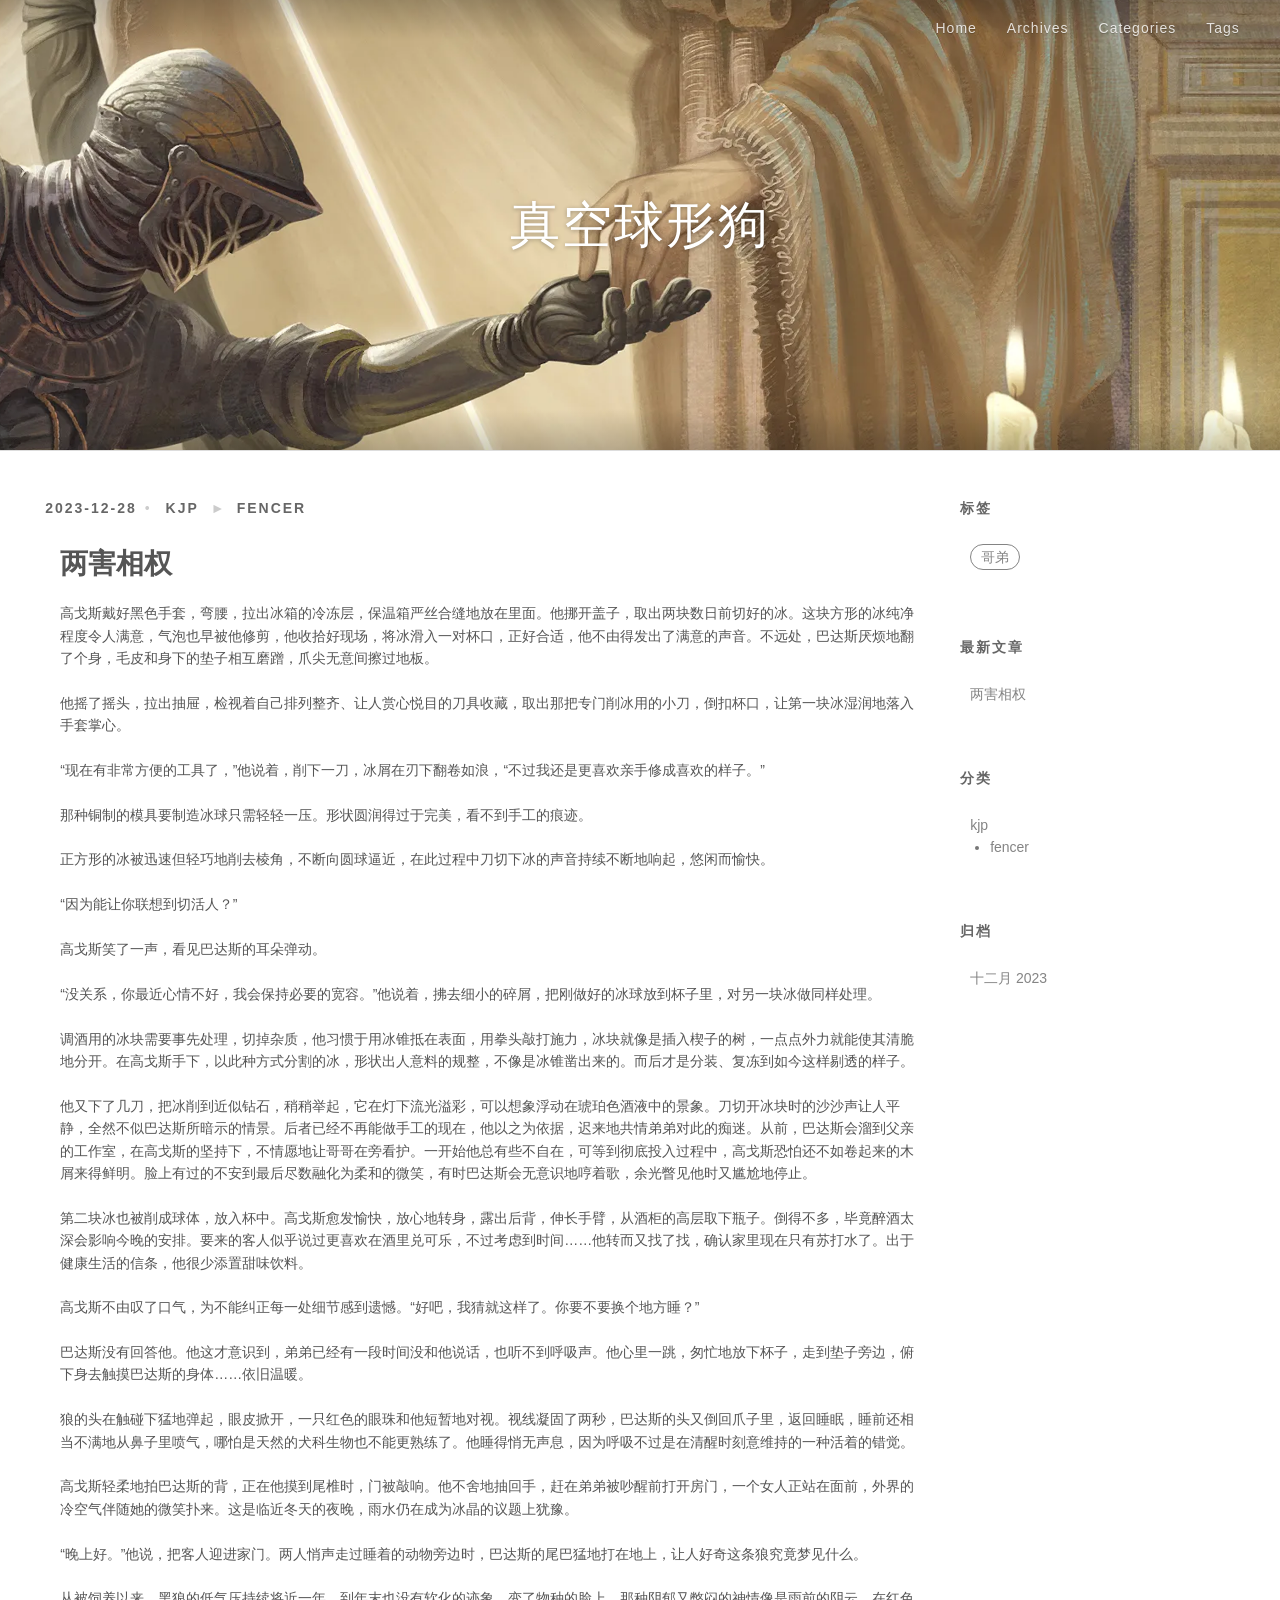
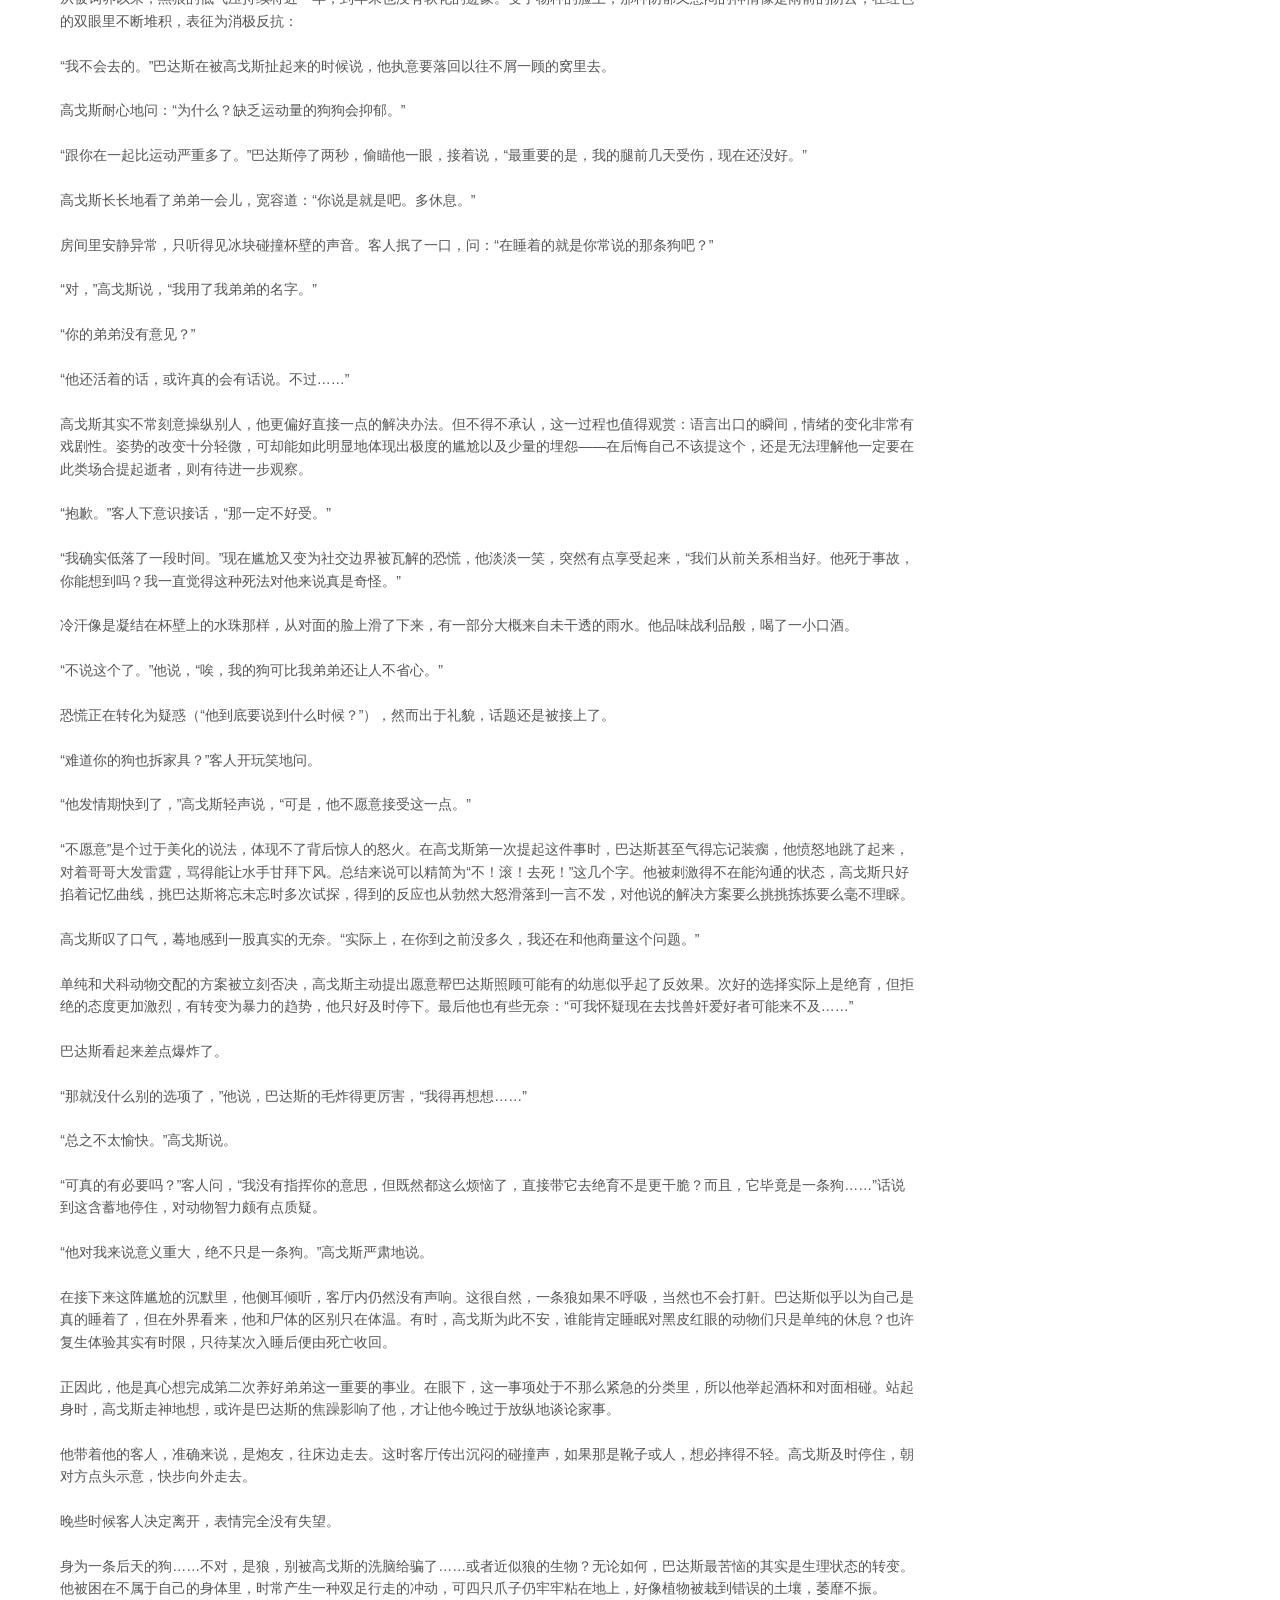
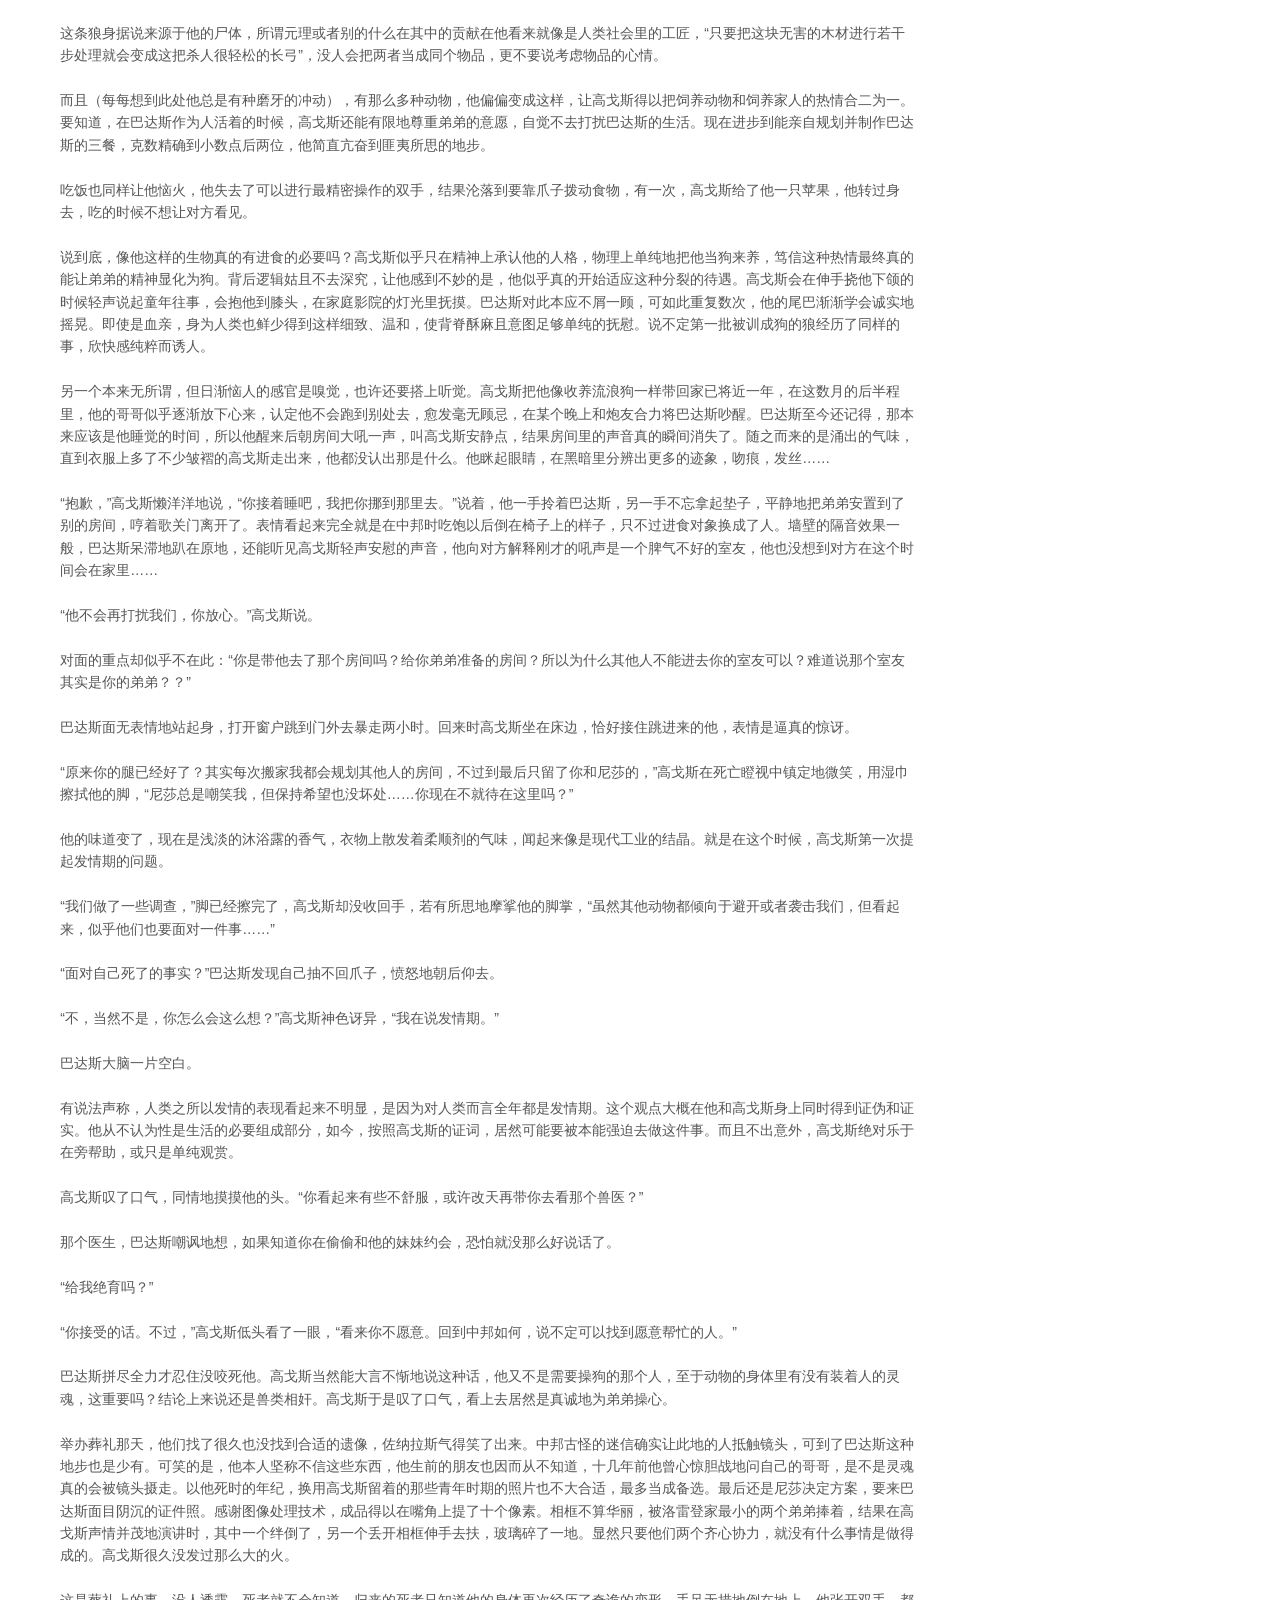
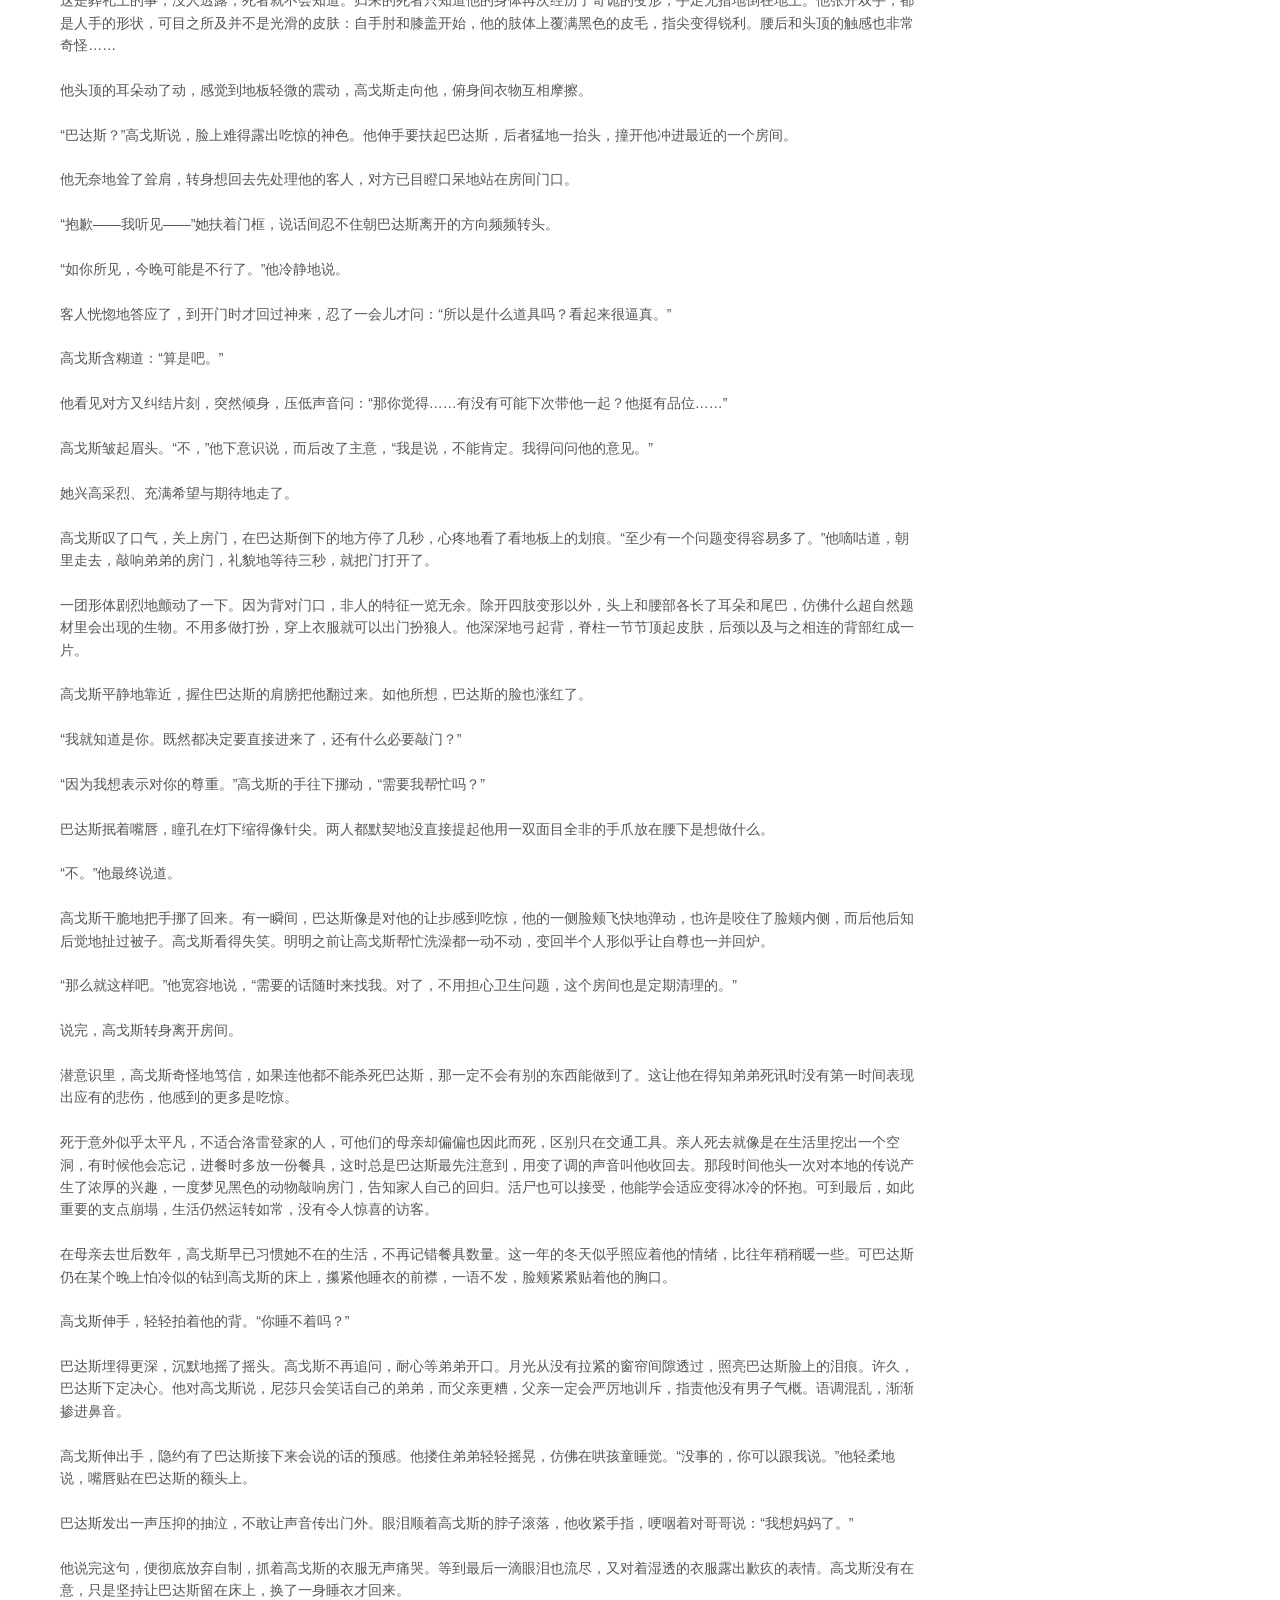
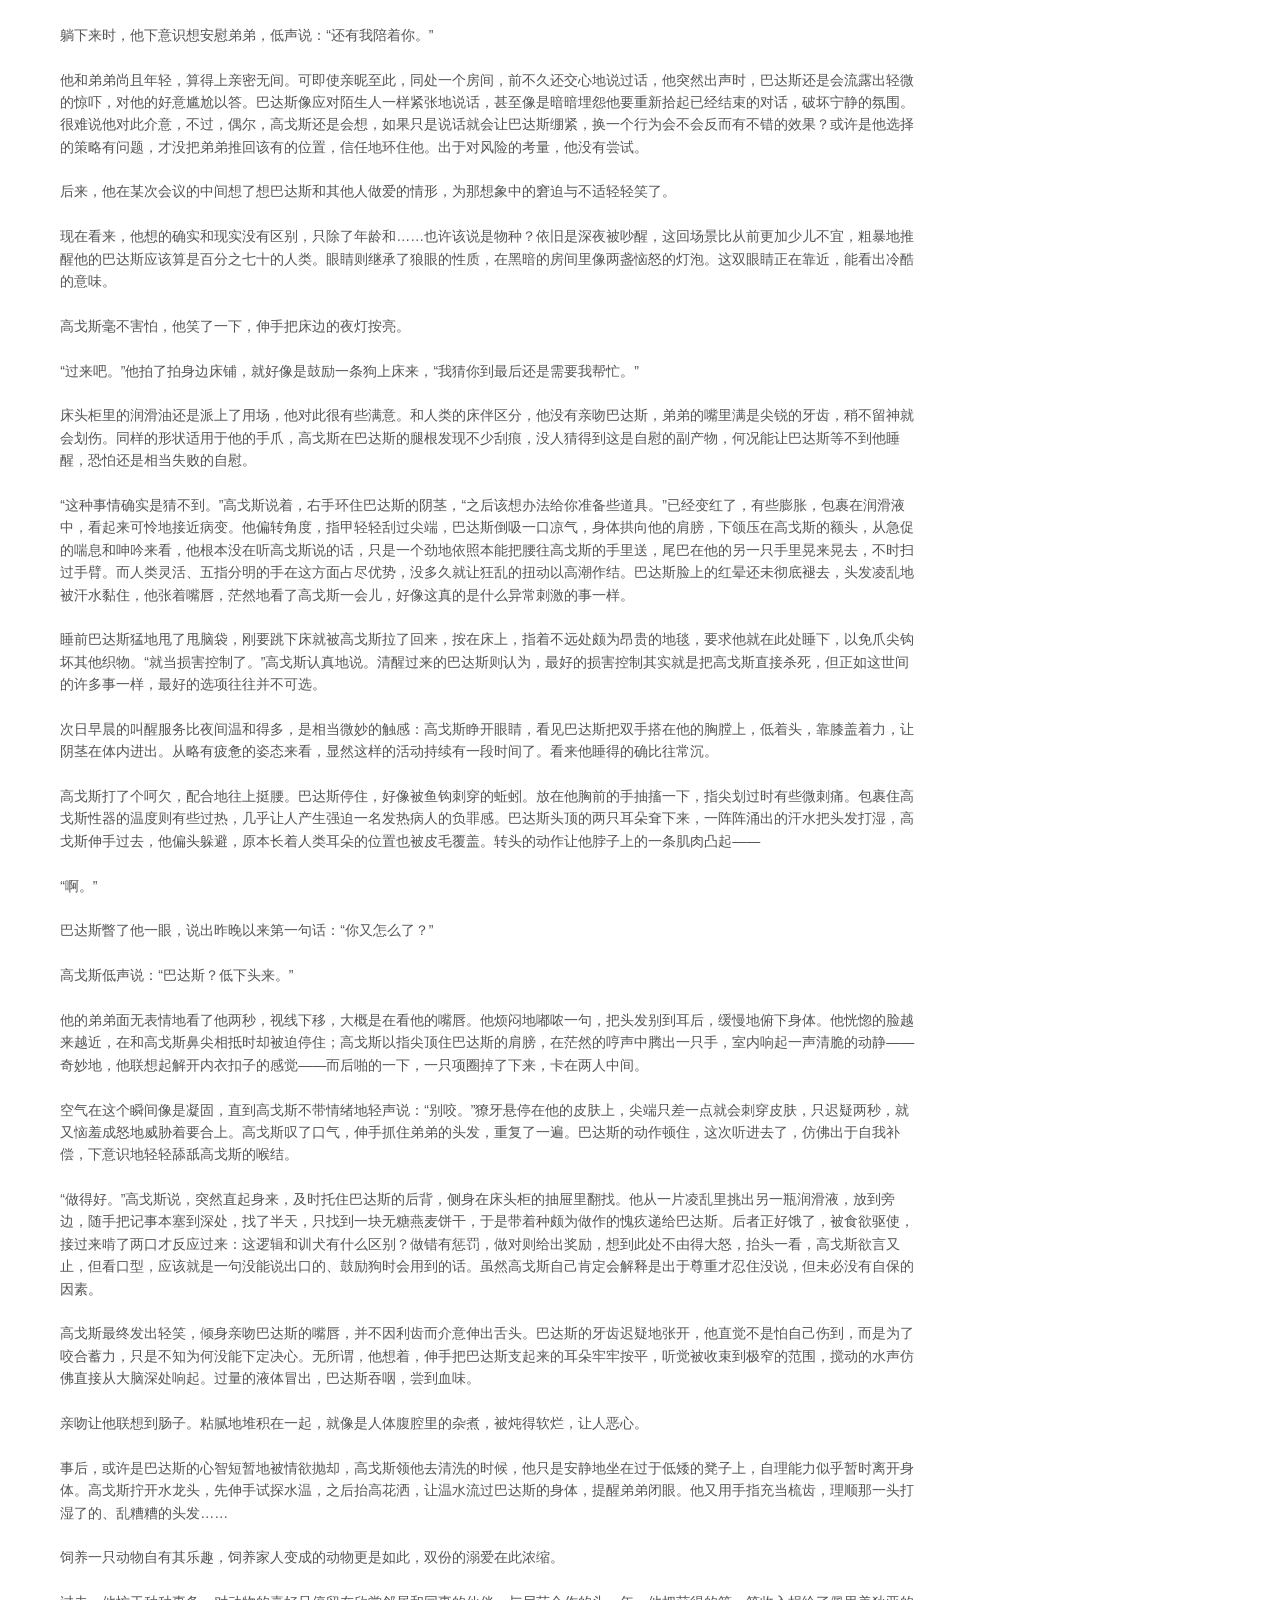
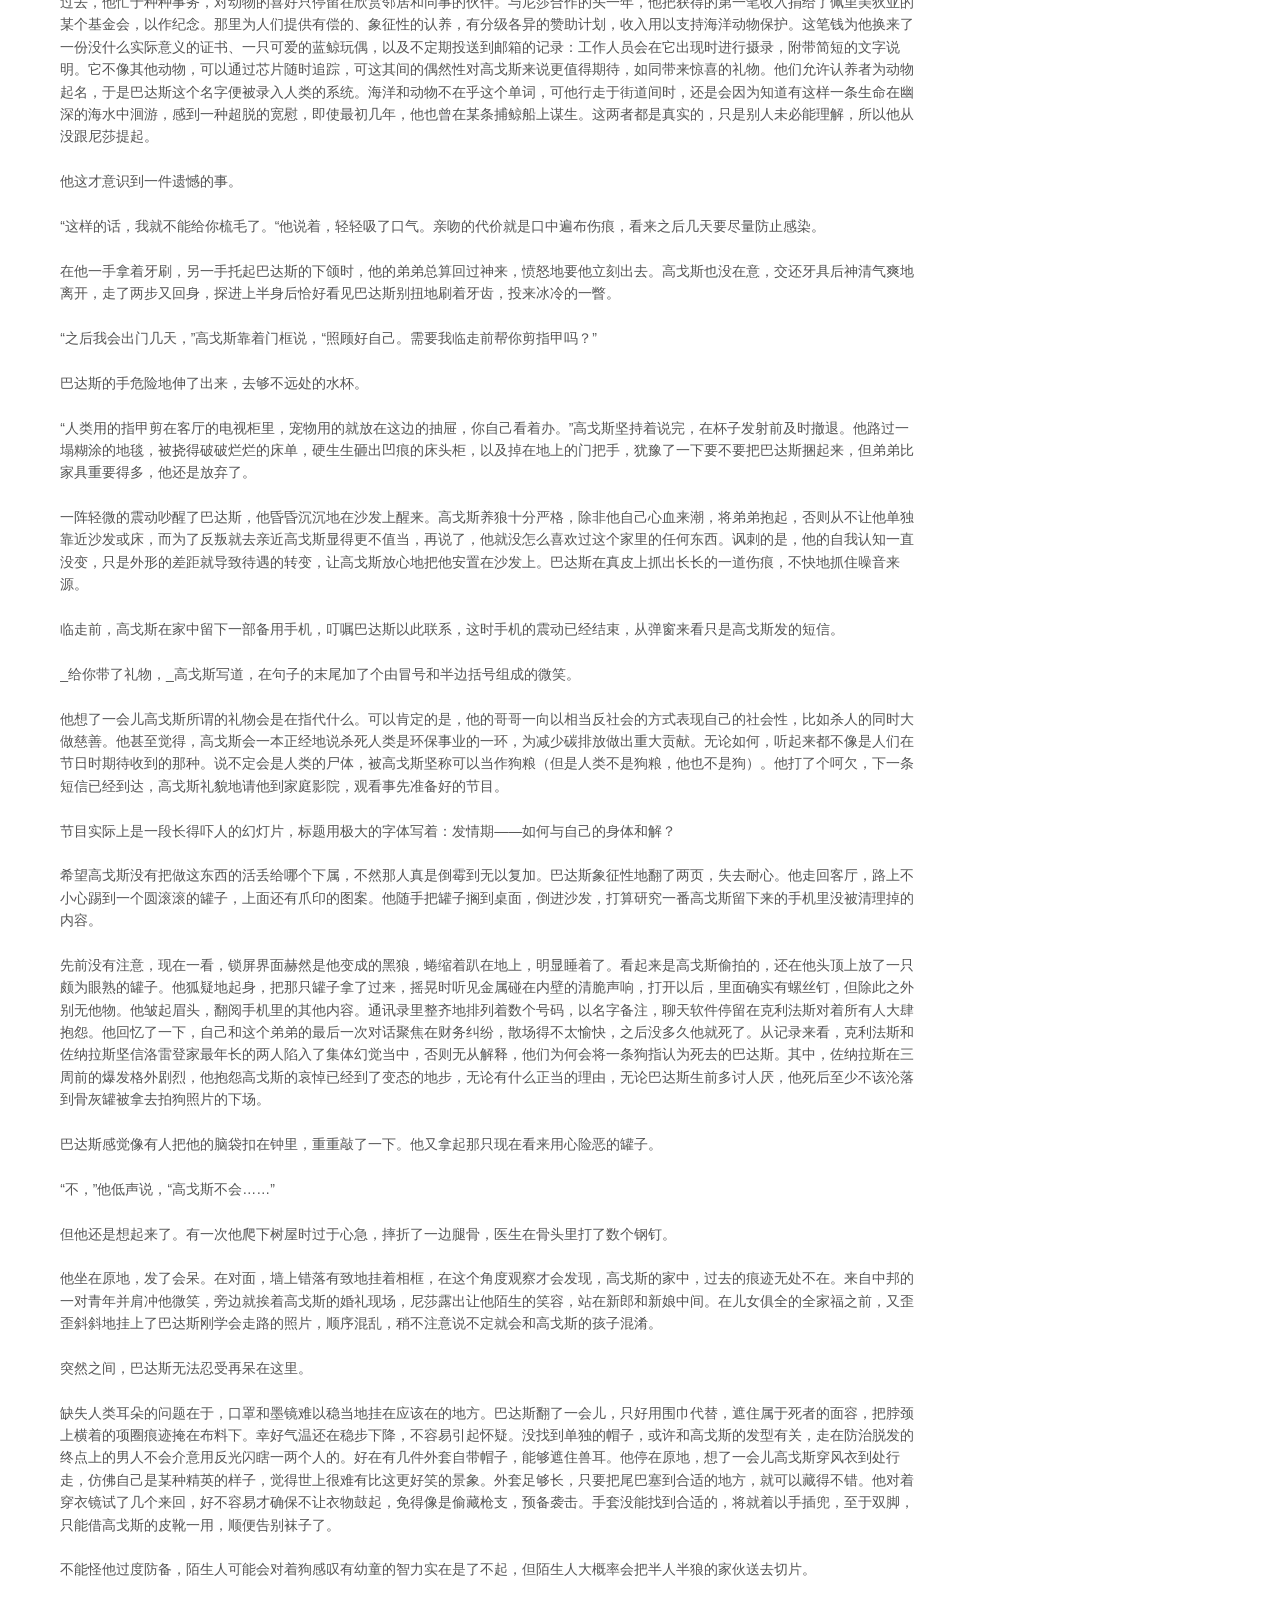
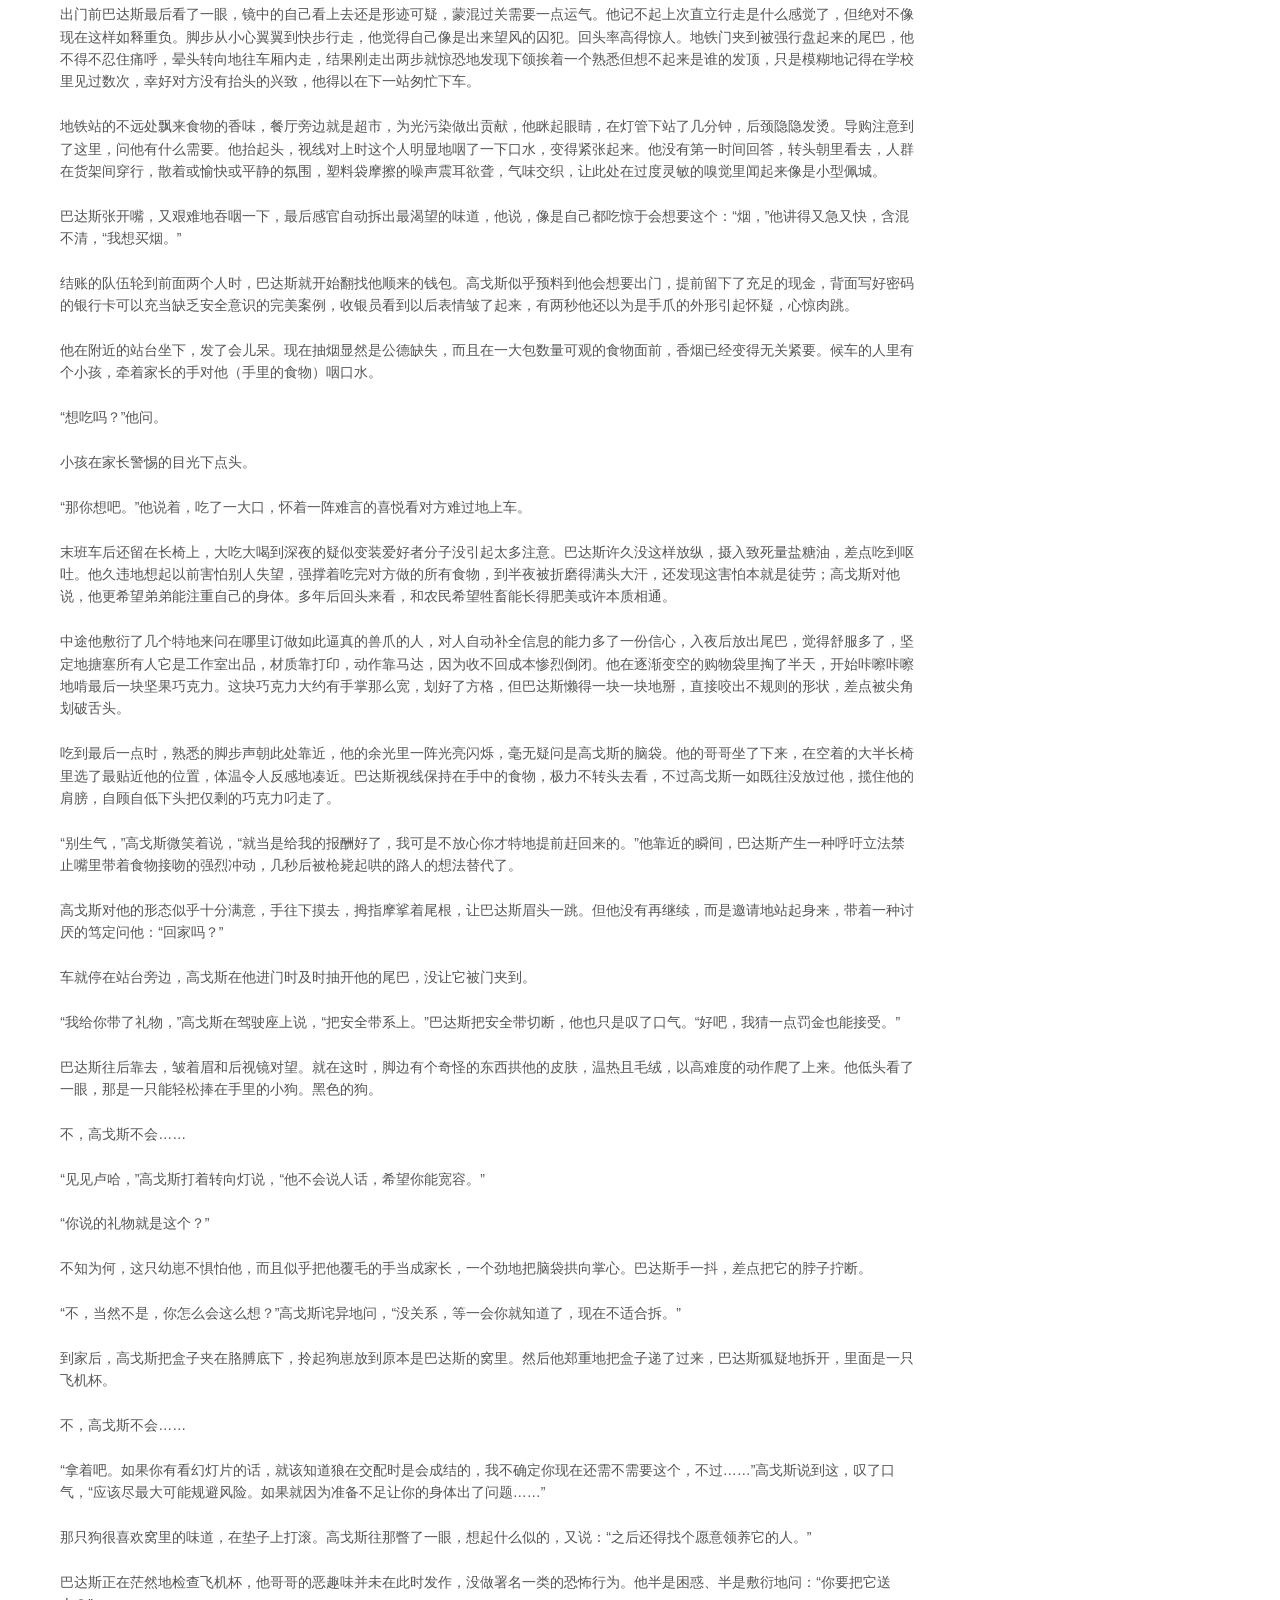
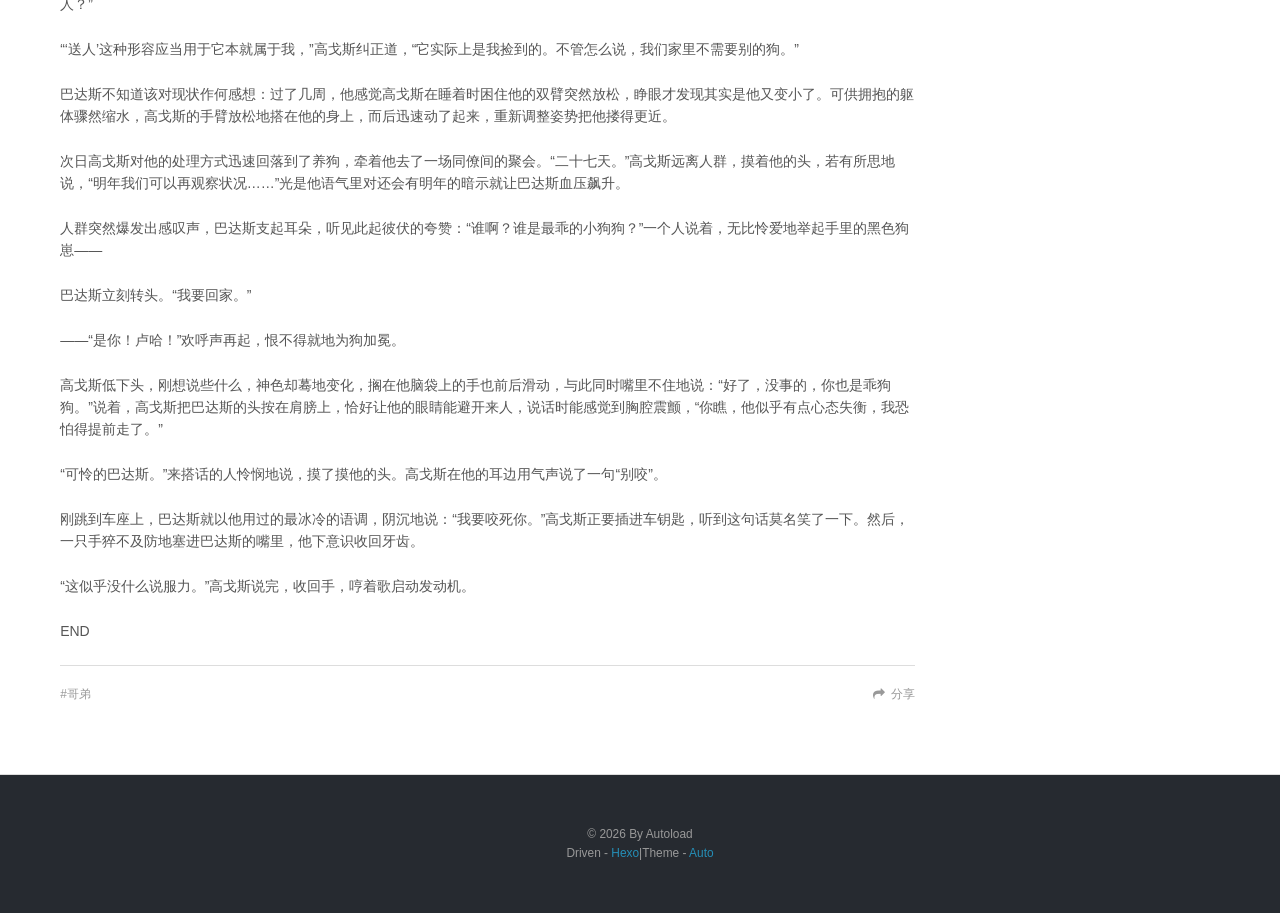
==== commit 0e3f6b72: "Site updated: 2026-03-22 17:41:31" ====
--- a/index.html
+++ b/index.html
@@ -52,7 +52,7 @@
 </a>
     
   <div class="article-category">
-    <a class="article-category-link" href="/categories/kjp-fencer/">kjp,fencer</a>
+    <a class="article-category-link" href="/categories/kjp/">kjp</a>►<a class="article-category-link" href="/categories/kjp/fencer/">fencer</a>
   </div>
 
   </div>
@@ -251,7 +251,7 @@
       
     </div>
     <footer class="article-footer">
-      <a data-url="http://example.com/loredan-dogbrother-3" data-id="cuidMApXMEBsmZ04OjuZQqDkf" data-title="两害相权" class="article-share-link">分享</a>
+      <a data-url="http://example.com/loredan-dogbrother-3" data-id="cuidOcacfF6VYxzg41hsZJckG" data-title="两害相权" class="article-share-link">分享</a>
       
       
       
@@ -298,7 +298,7 @@
   <div class="widget-wrap">
     <h3 class="widget-title">分类</h3>
     <div class="widget">
-      <ul class="category-list"><li class="category-list-item"><a class="category-list-link" href="/categories/kjp-fencer/">kjp,fencer</a></li></ul>
+      <ul class="category-list"><li class="category-list-item"><a class="category-list-link" href="/categories/kjp/">kjp</a><ul class="category-list-child"><li class="category-list-item"><a class="category-list-link" href="/categories/kjp/fencer/">fencer</a></li></ul></li></ul>
     </div>
   </div>
 
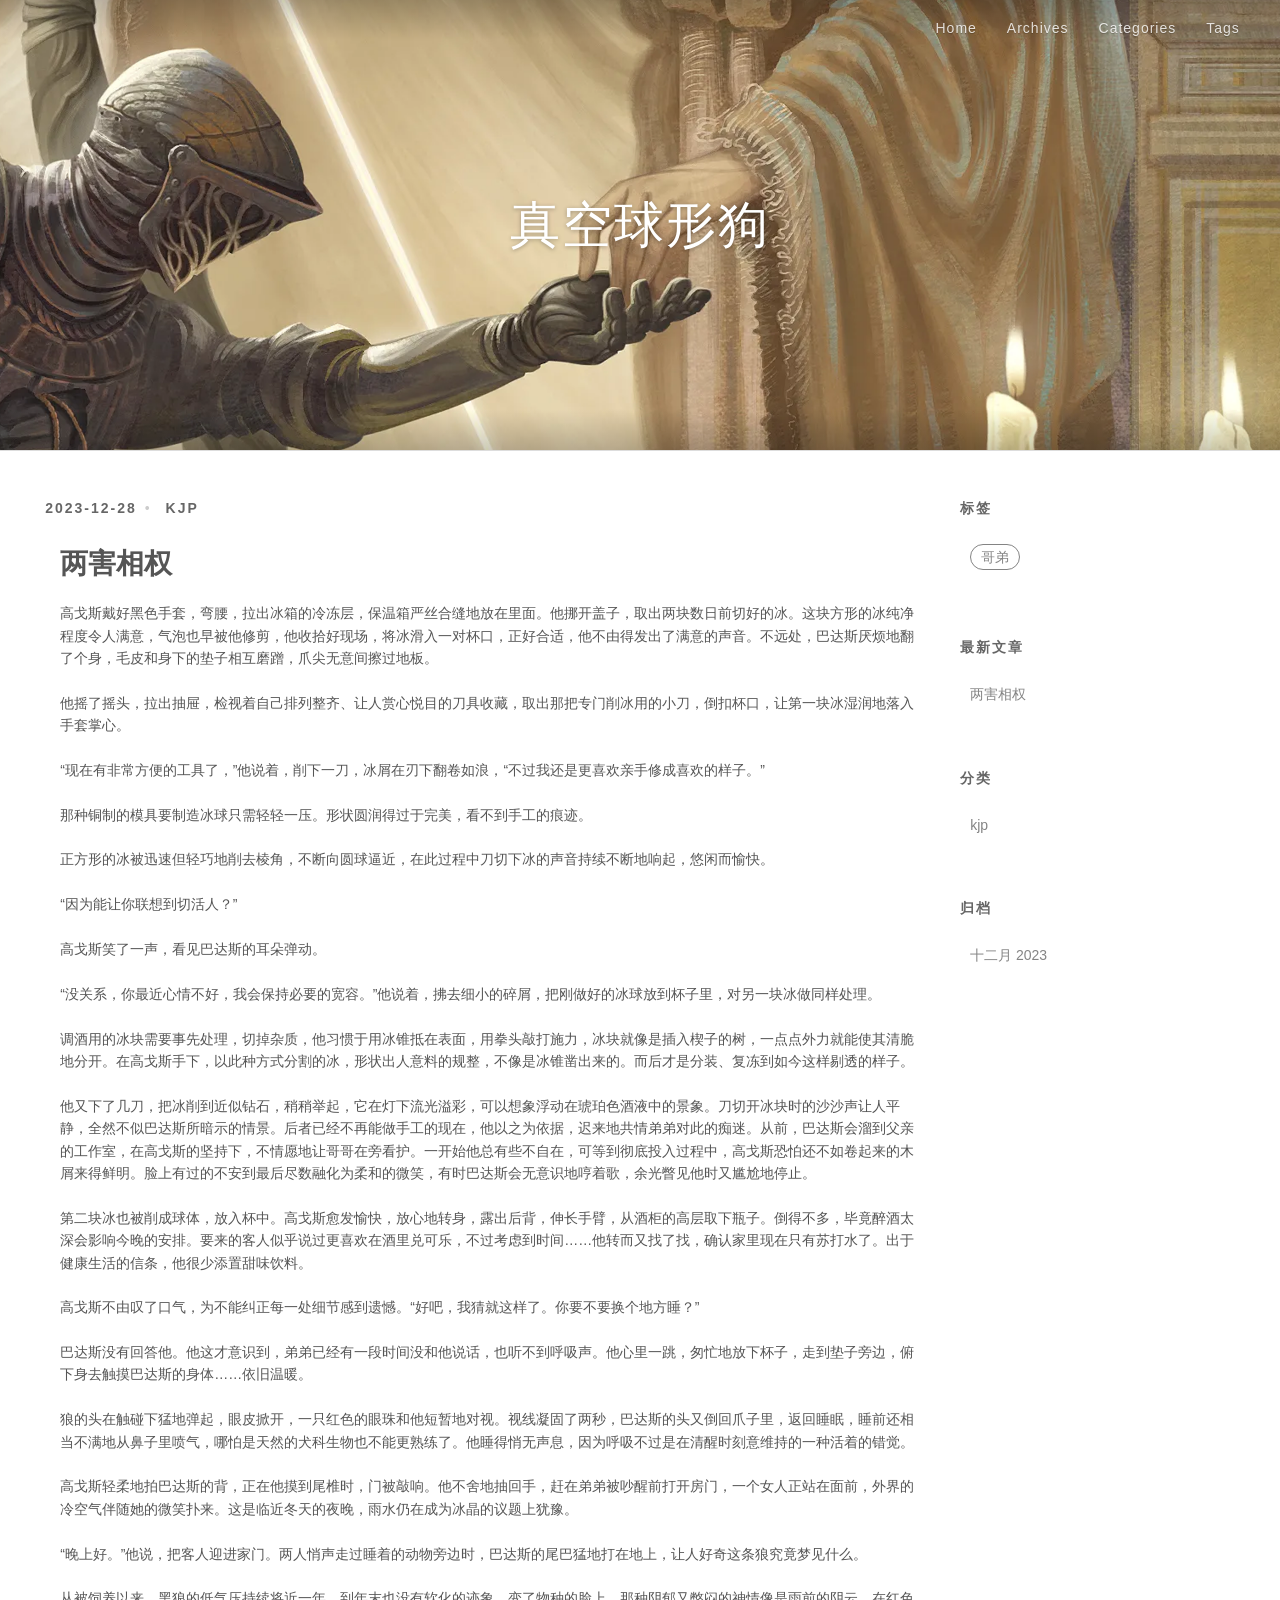
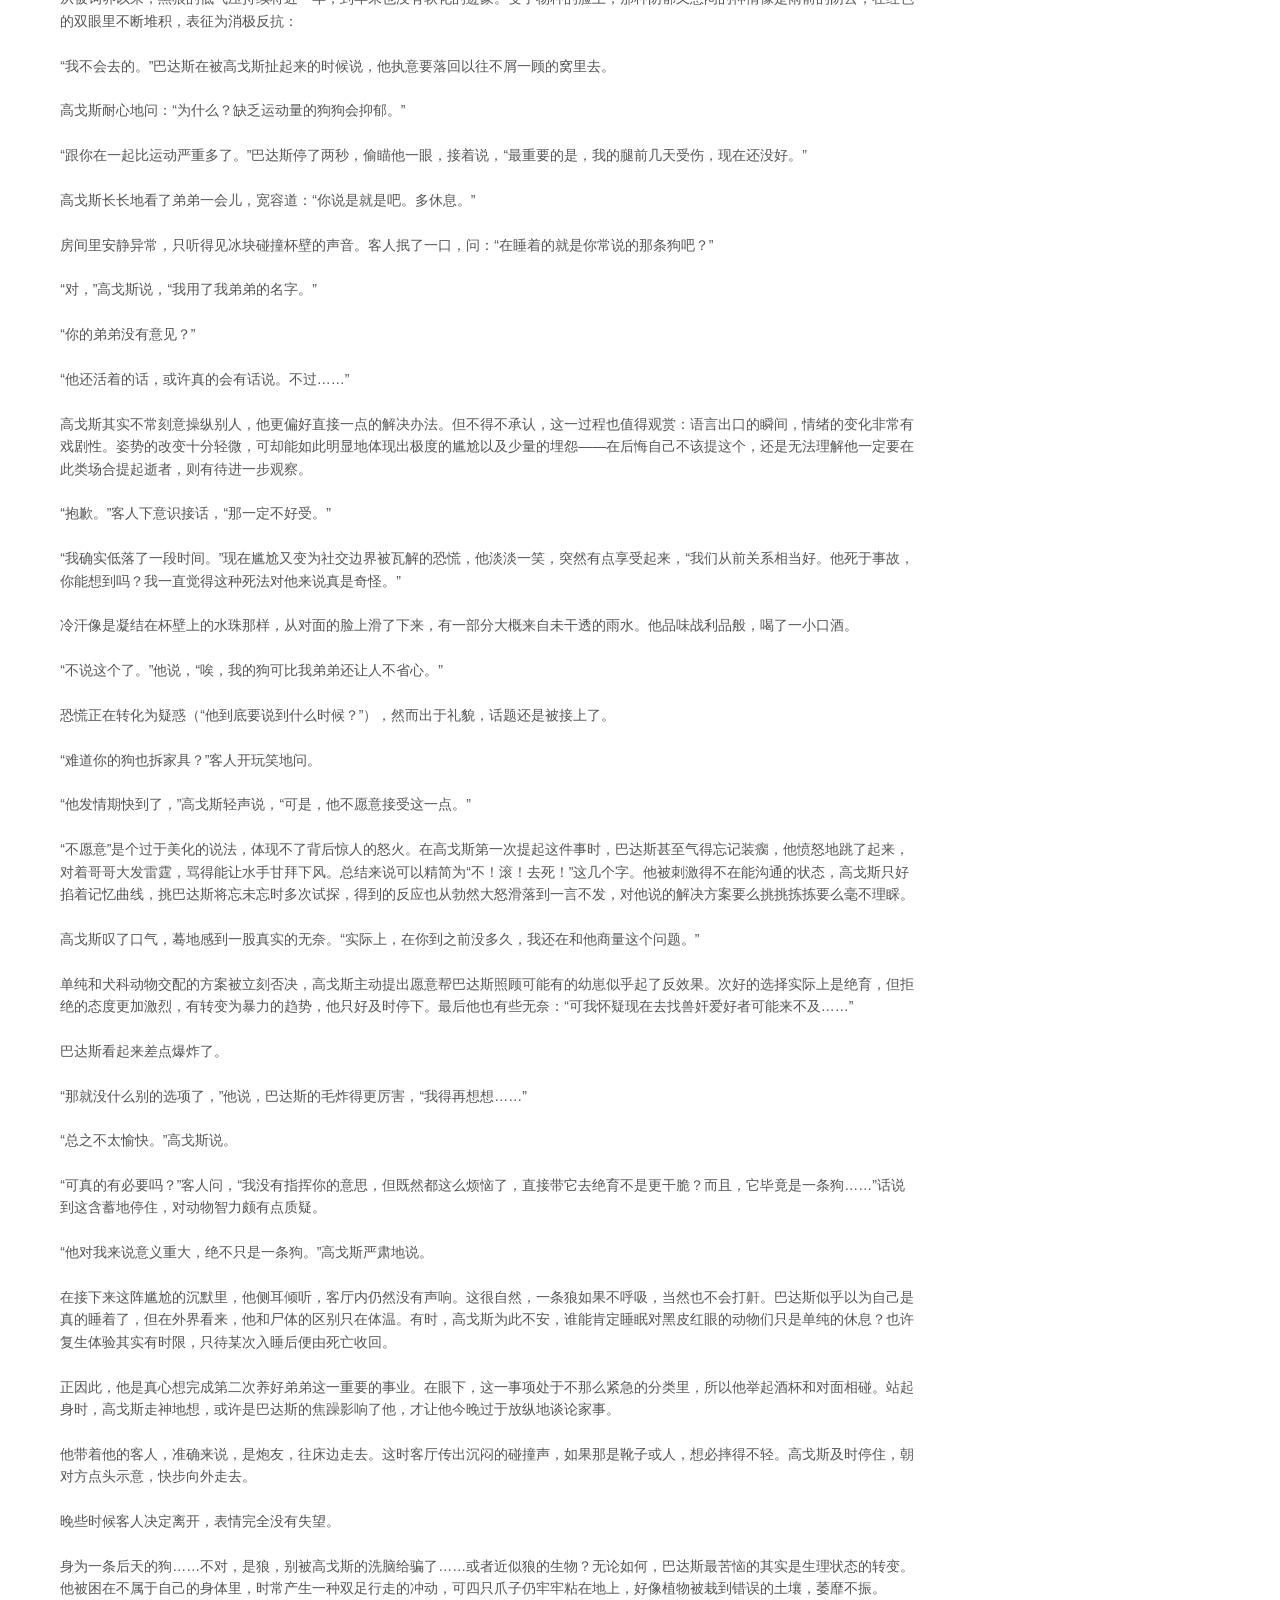
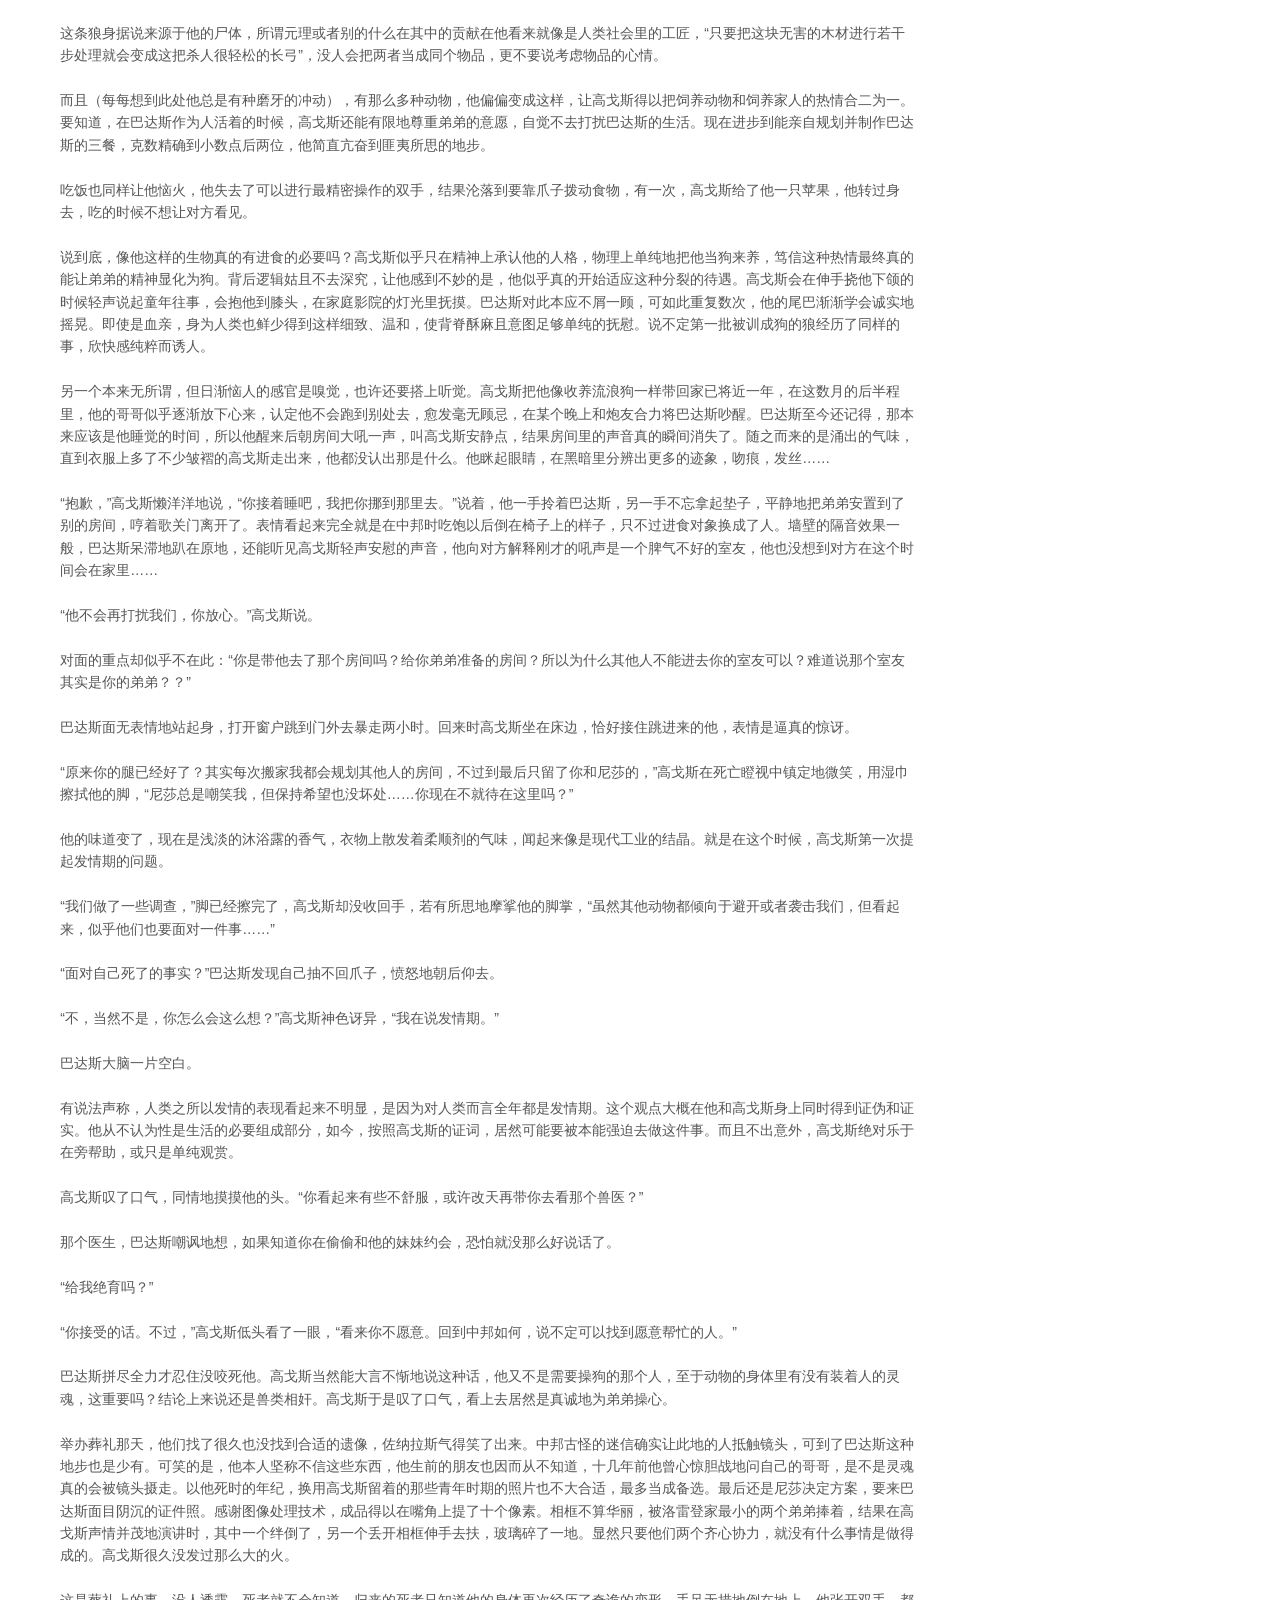
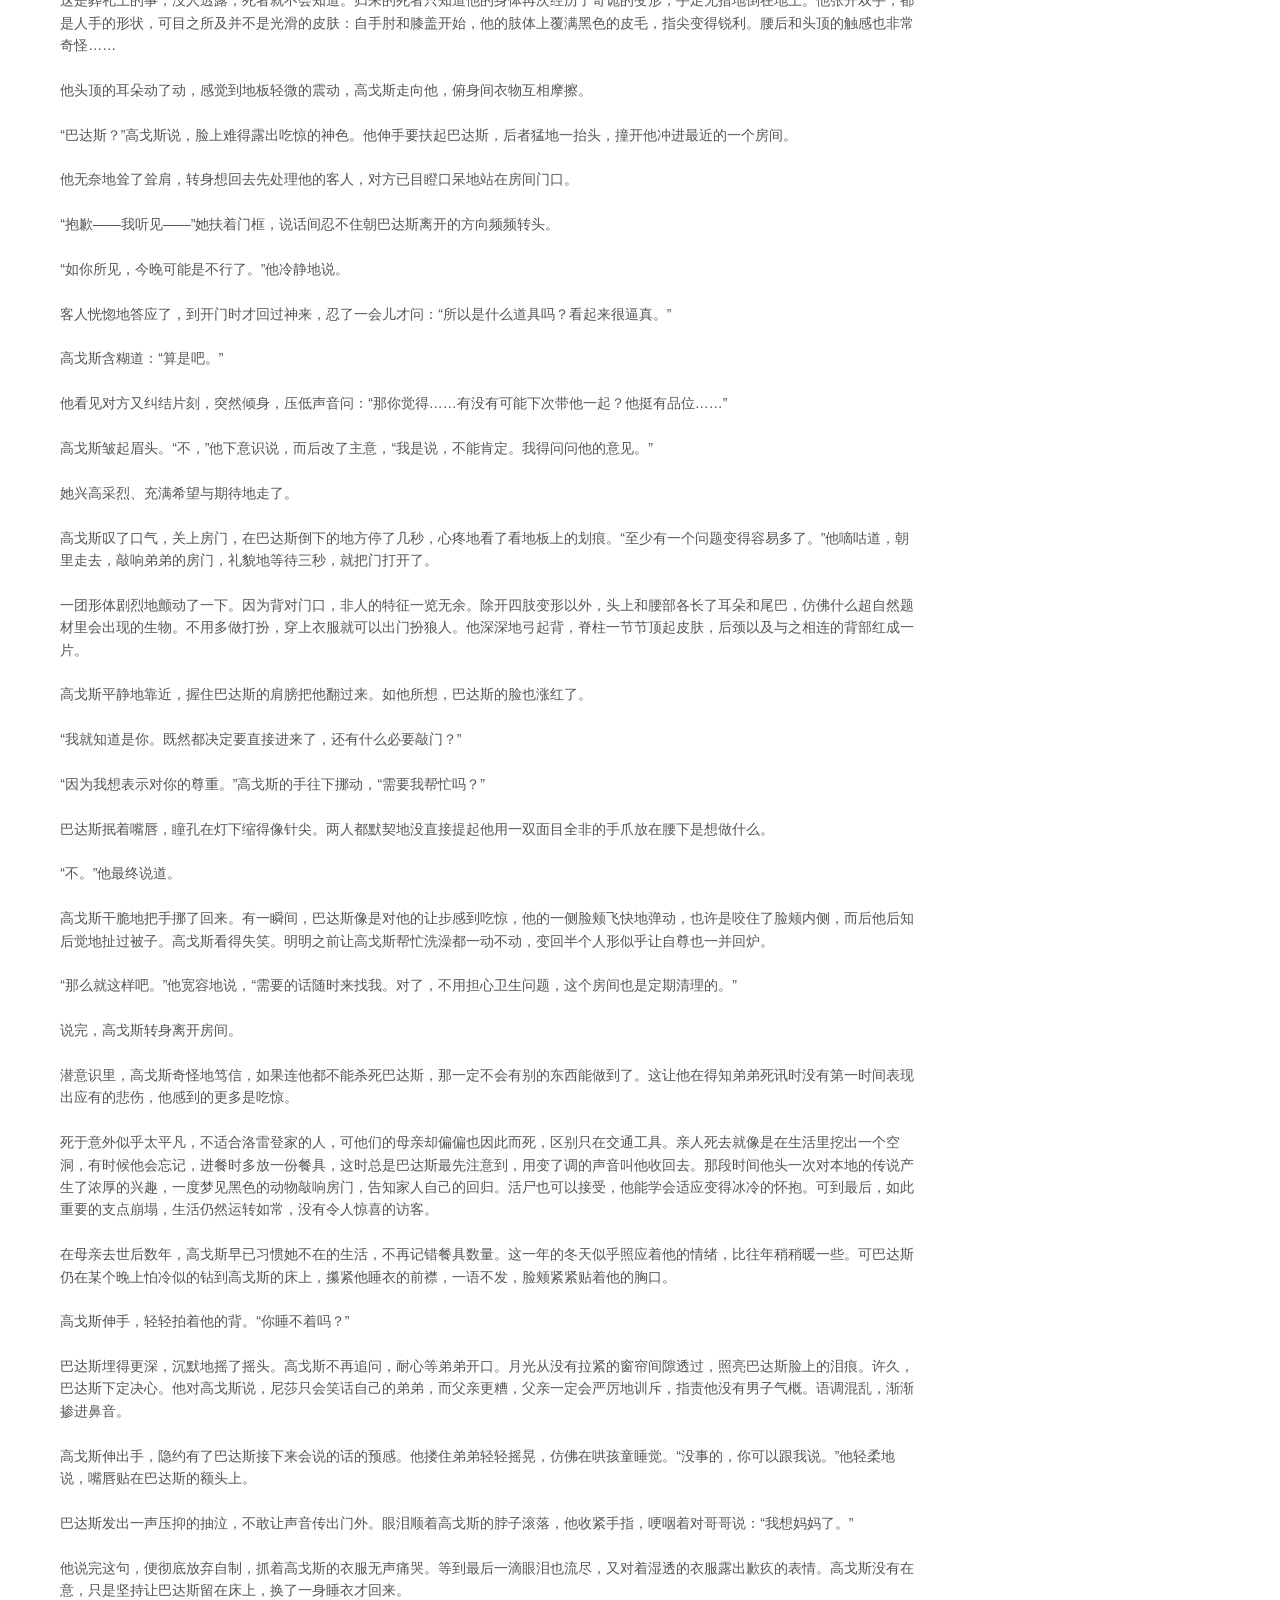
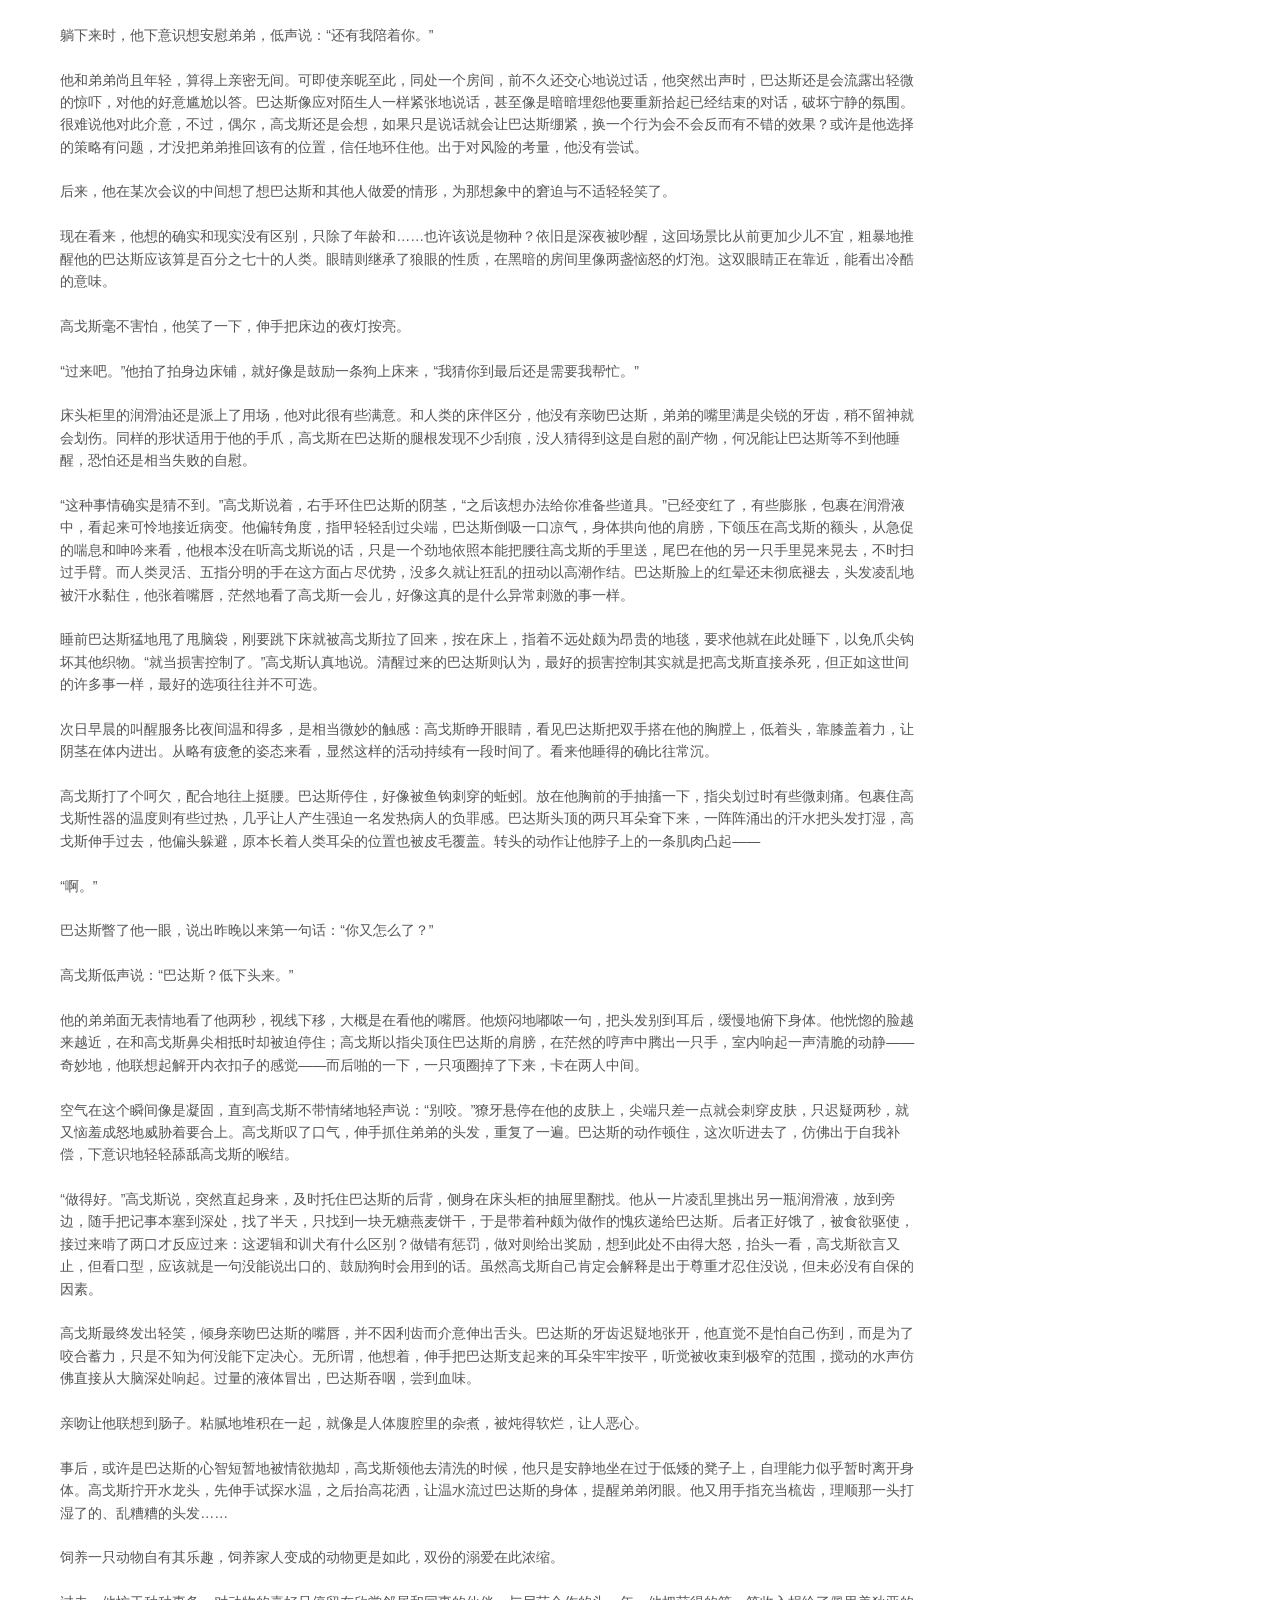
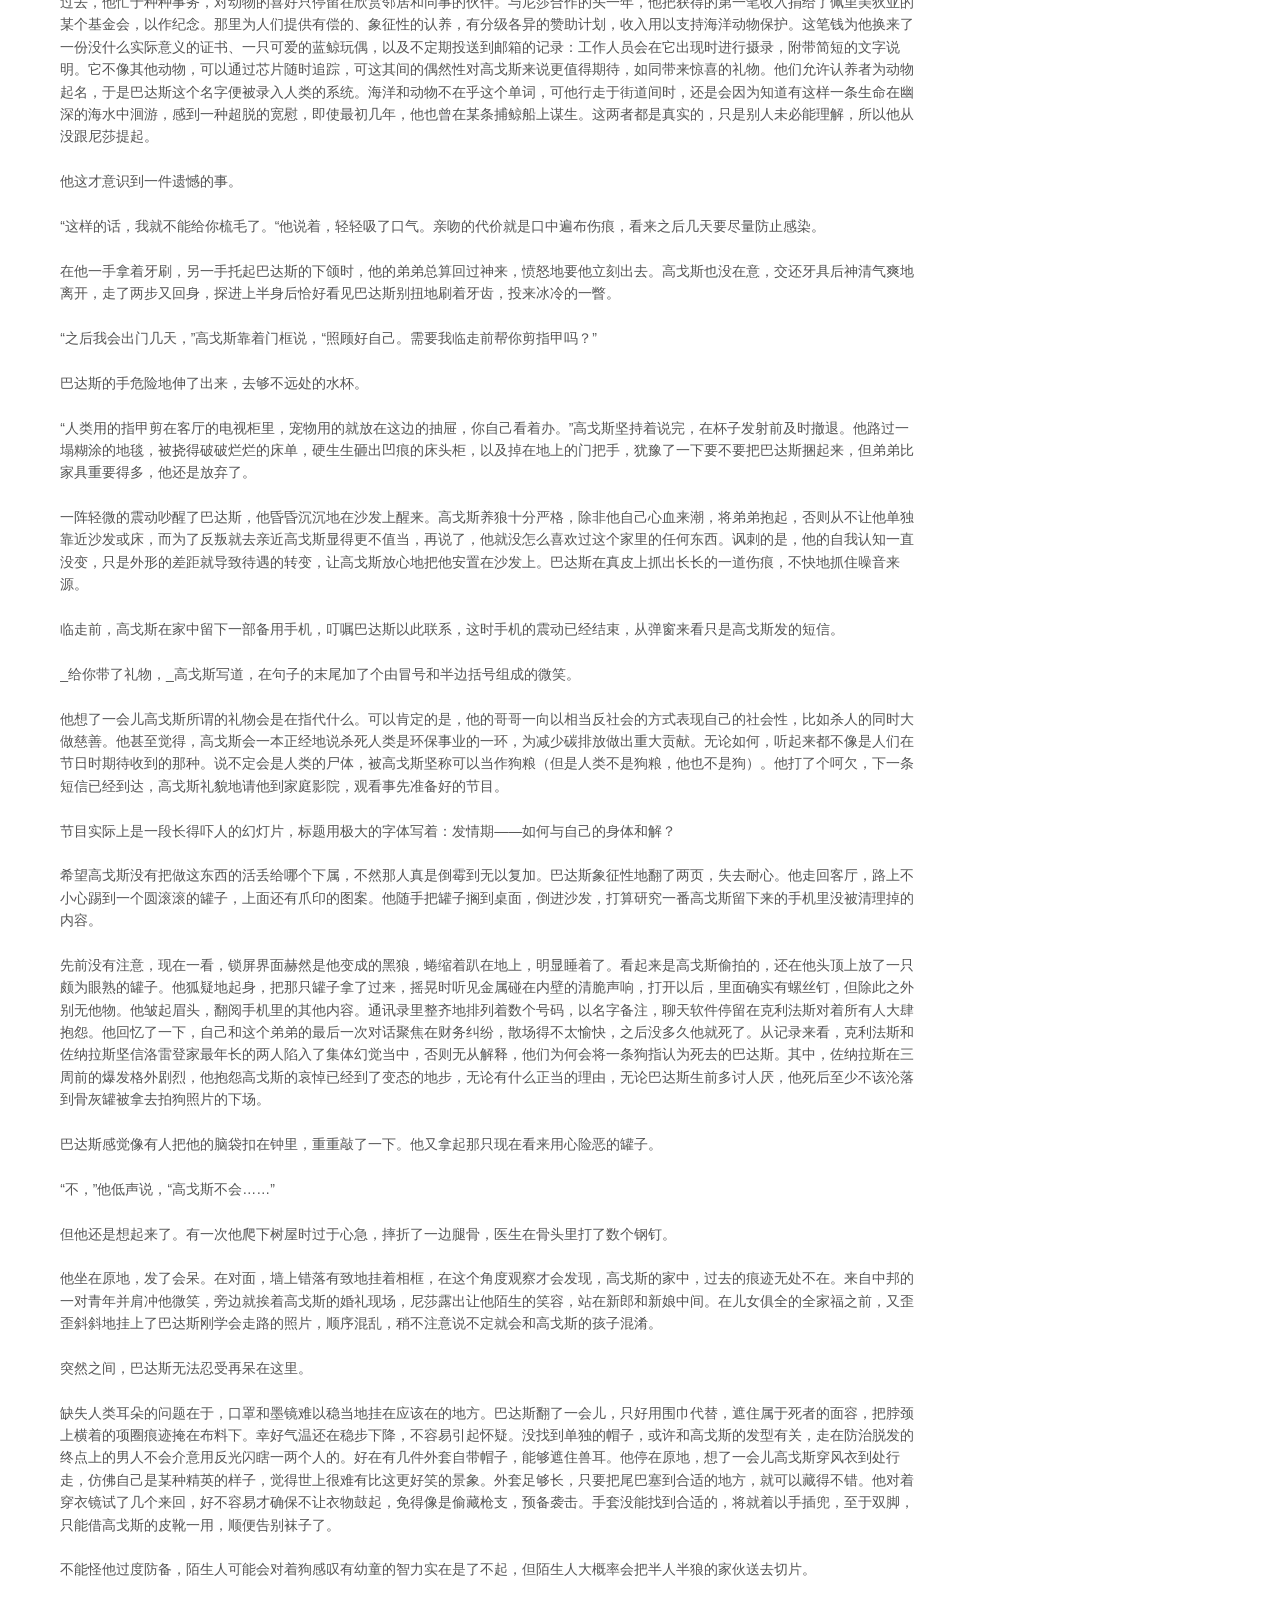
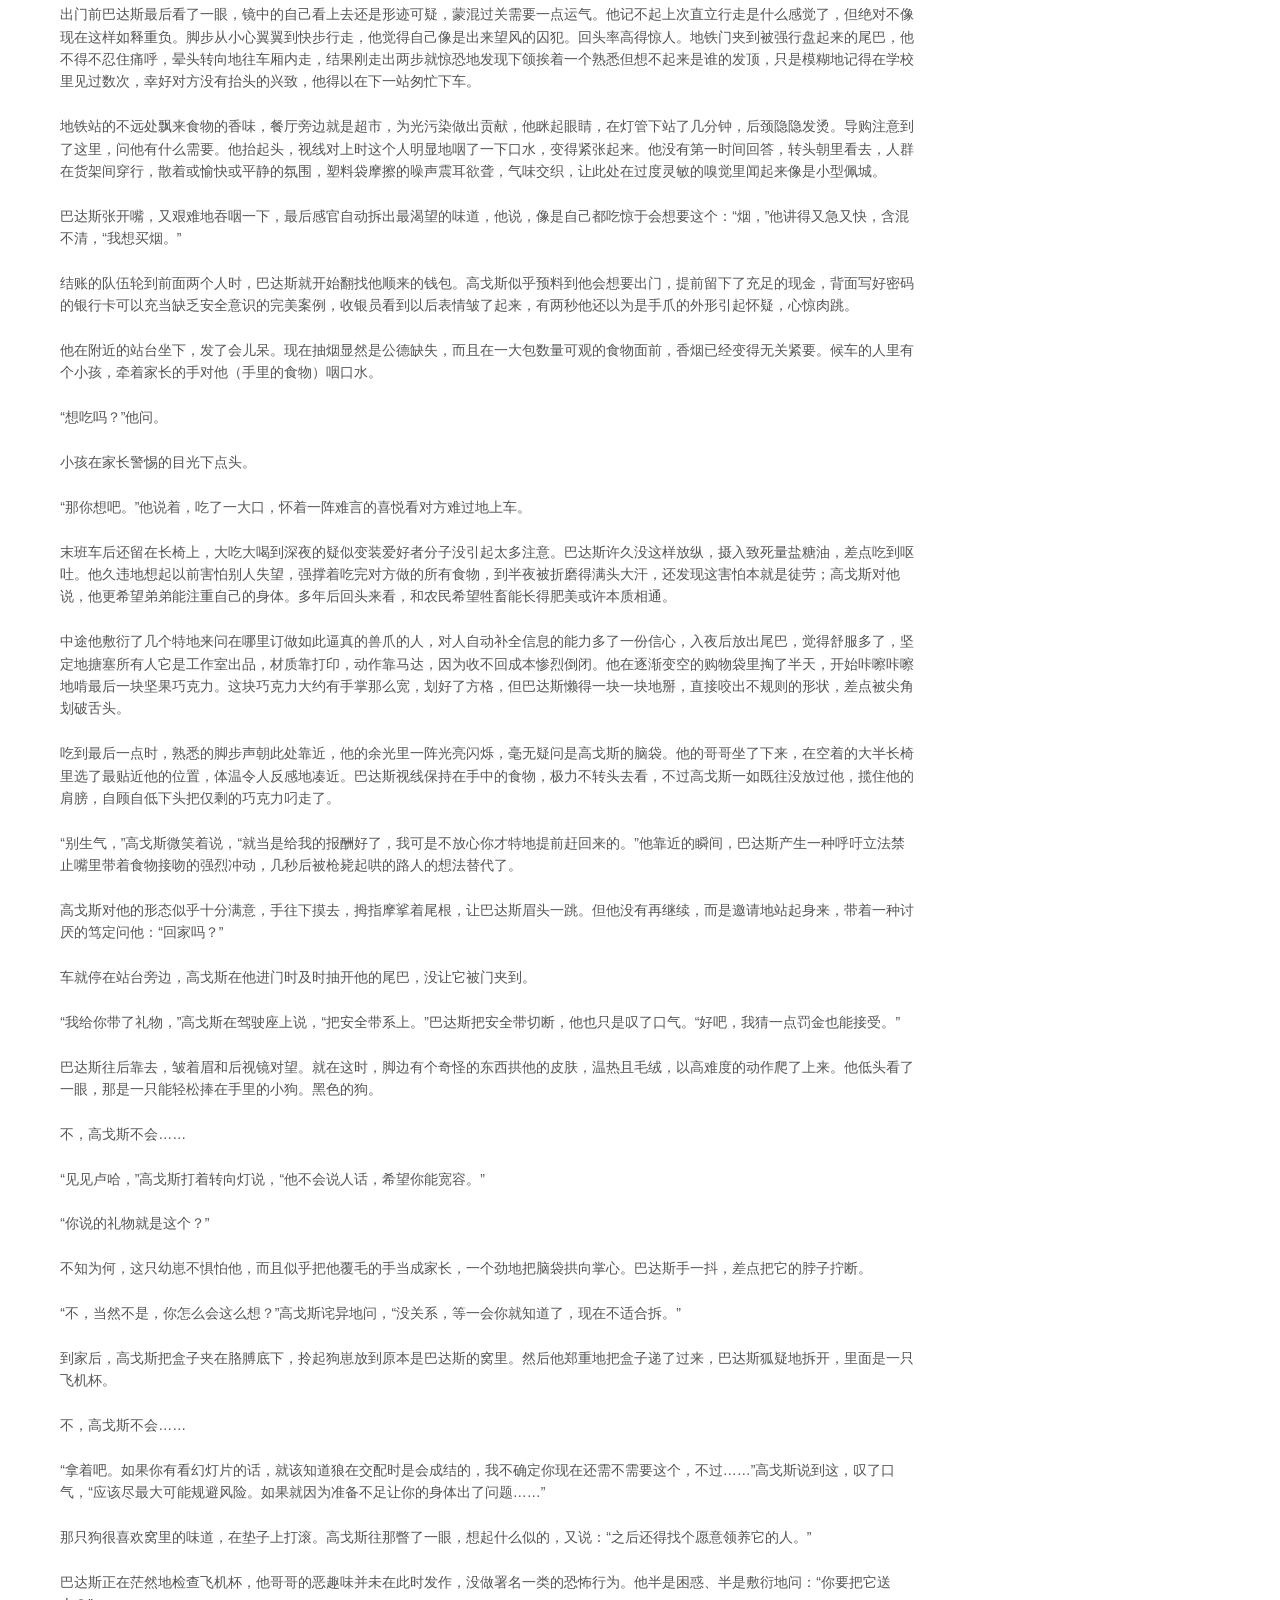
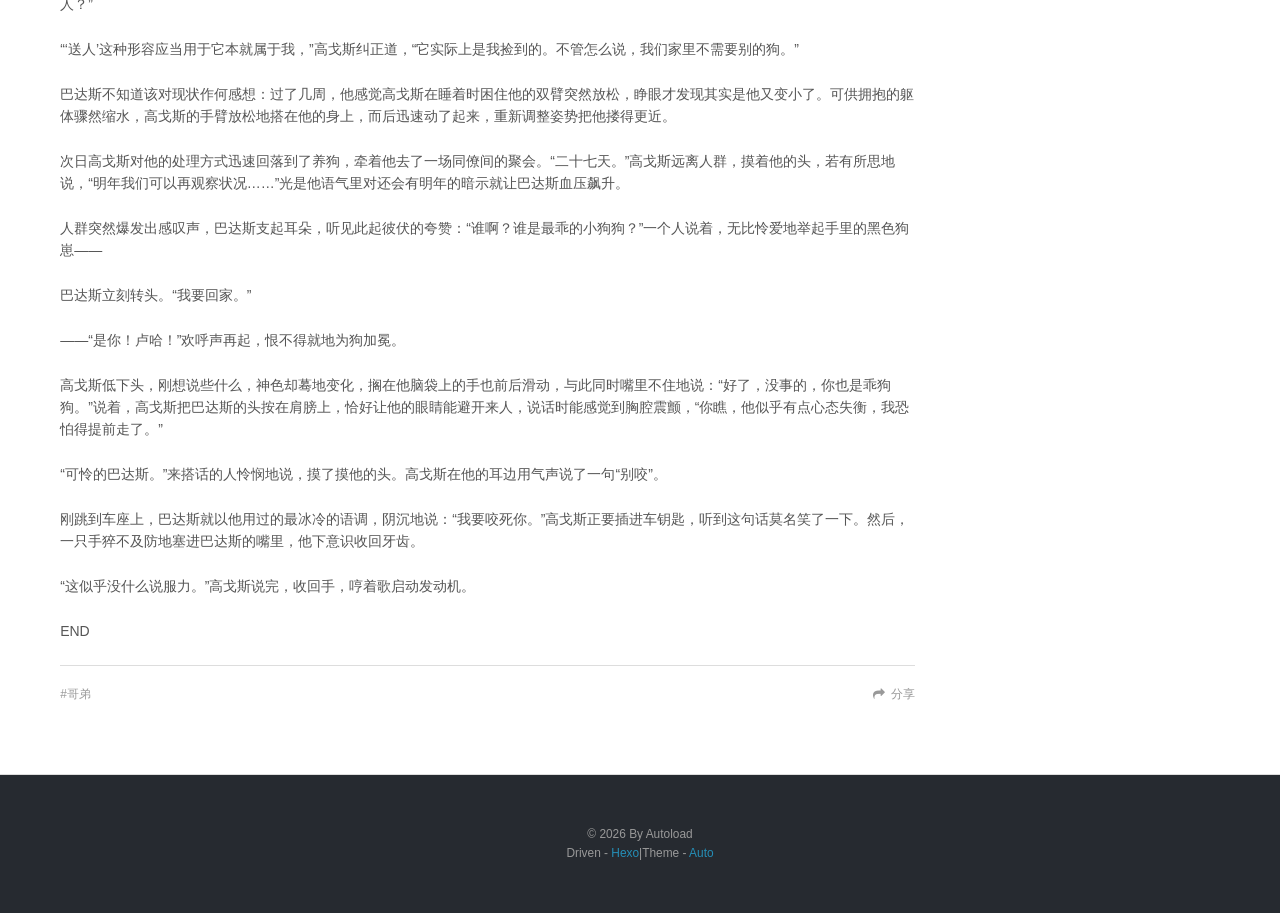
==== commit 6fcc17cf: "Site updated: 2026-03-22 17:47:11" ====
--- a/index.html
+++ b/index.html
@@ -47,12 +47,12 @@
   
     <article id="post-evilforevil" class="h-entry article article-type-post" itemprop="blogPost" itemscope itemtype="https://schema.org/BlogPosting">
   <div class="article-meta">
-    <a href="/loredan-dogbrother-3" class="article-date">
+    <a href="/2023/12/28/evilforevil/" class="article-date">
   <time class="dt-published" datetime="2023-12-27T15:00:00.000Z" itemprop="datePublished">2023-12-28</time>
 </a>
     
   <div class="article-category">
-    <a class="article-category-link" href="/categories/kjp/">kjp</a>►<a class="article-category-link" href="/categories/kjp/fencer/">fencer</a>
+    <a class="article-category-link" href="/categories/kjp/">kjp</a>
   </div>
 
   </div>
@@ -63,7 +63,7 @@
         
   
     <h1 itemprop="name">
-      <a class="p-name article-title" href="/loredan-dogbrother-3">两害相权</a>
+      <a class="p-name article-title" href="/2023/12/28/evilforevil/">两害相权</a>
     </h1>
   
 
@@ -251,7 +251,7 @@
       
     </div>
     <footer class="article-footer">
-      <a data-url="http://example.com/loredan-dogbrother-3" data-id="cuidOcacfF6VYxzg41hsZJckG" data-title="两害相权" class="article-share-link">分享</a>
+      <a data-url="http://example.com/2023/12/28/evilforevil/" data-id="cuidV5J-5yh3zVOVZJgXATzF7" data-title="两害相权" class="article-share-link">分享</a>
       
       
       
@@ -286,7 +286,7 @@
       <ul>
         
           <li>
-            <a href="/loredan-dogbrother-3">两害相权</a>
+            <a href="/2023/12/28/evilforevil/">两害相权</a>
           </li>
         
       </ul>
@@ -298,7 +298,7 @@
   <div class="widget-wrap">
     <h3 class="widget-title">分类</h3>
     <div class="widget">
-      <ul class="category-list"><li class="category-list-item"><a class="category-list-link" href="/categories/kjp/">kjp</a><ul class="category-list-child"><li class="category-list-item"><a class="category-list-link" href="/categories/kjp/fencer/">fencer</a></li></ul></li></ul>
+      <ul class="category-list"><li class="category-list-item"><a class="category-list-link" href="/categories/kjp/">kjp</a></li></ul>
     </div>
   </div>
 
